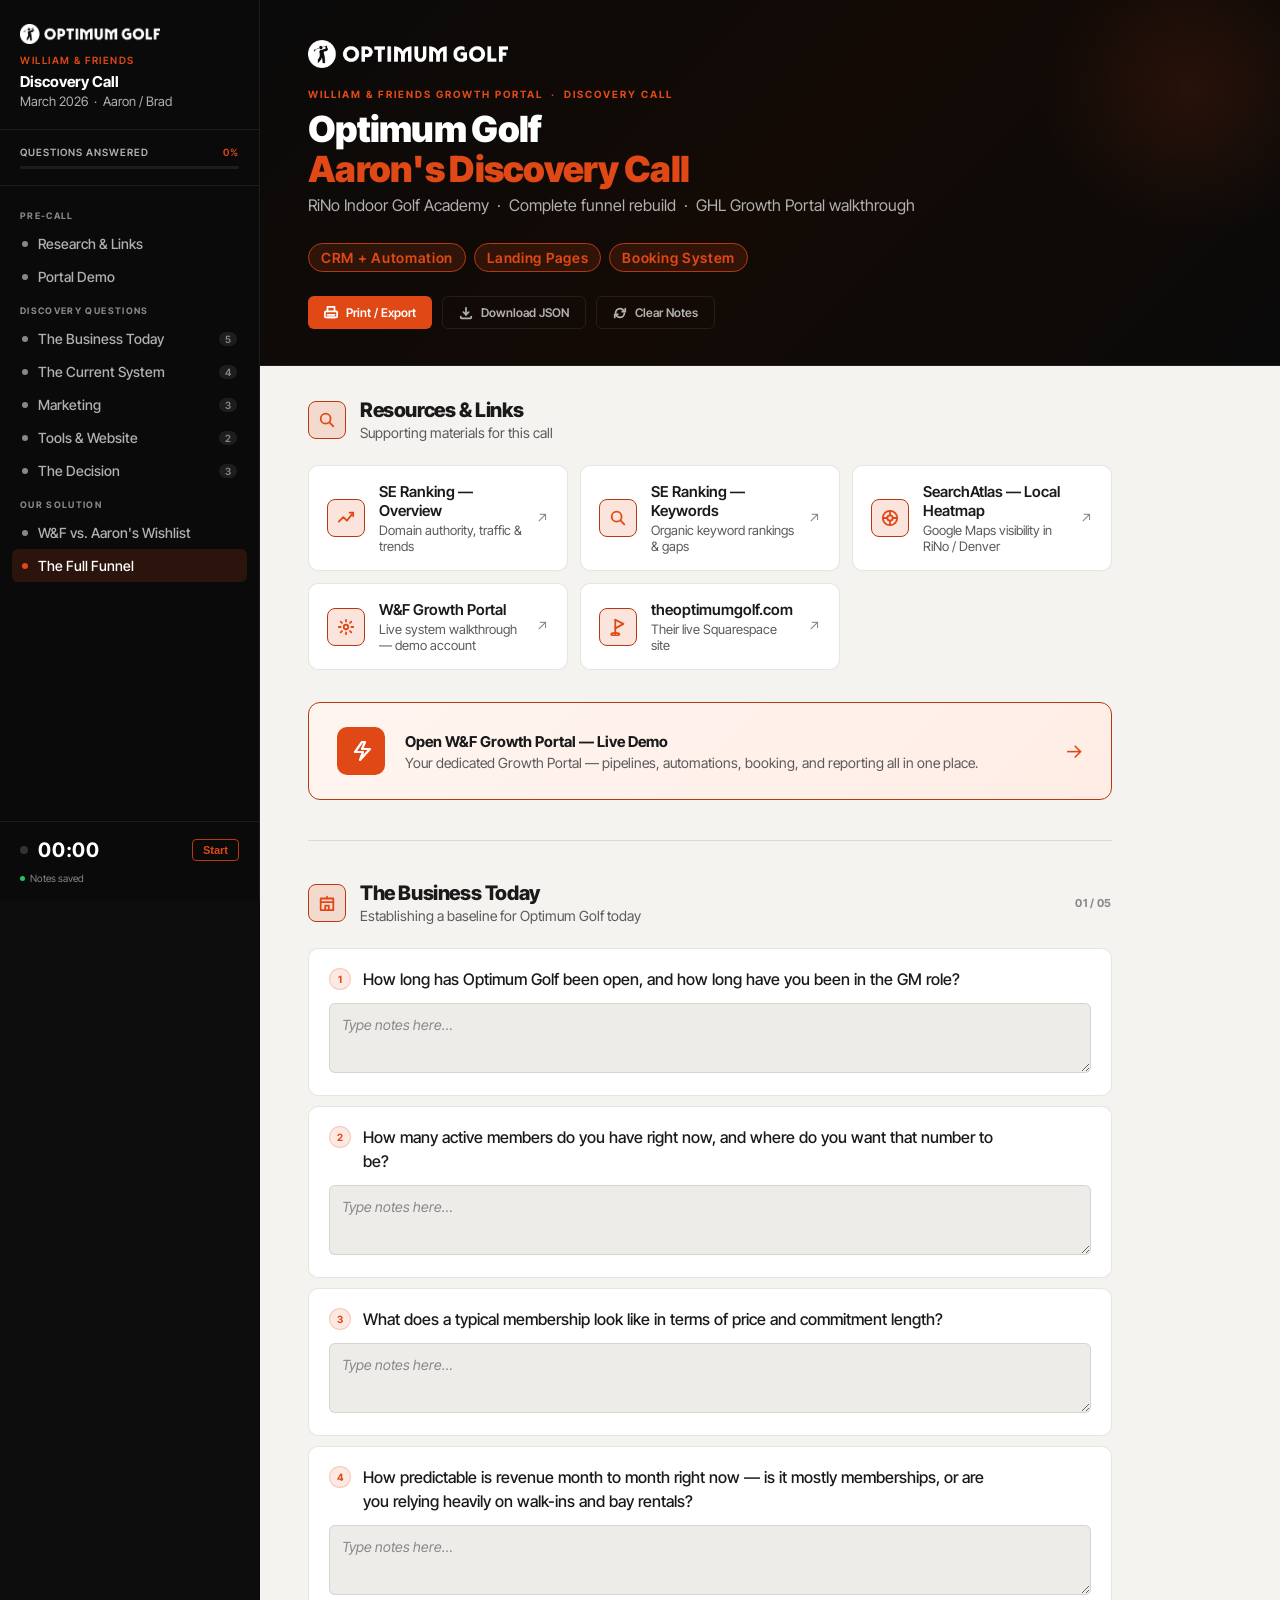
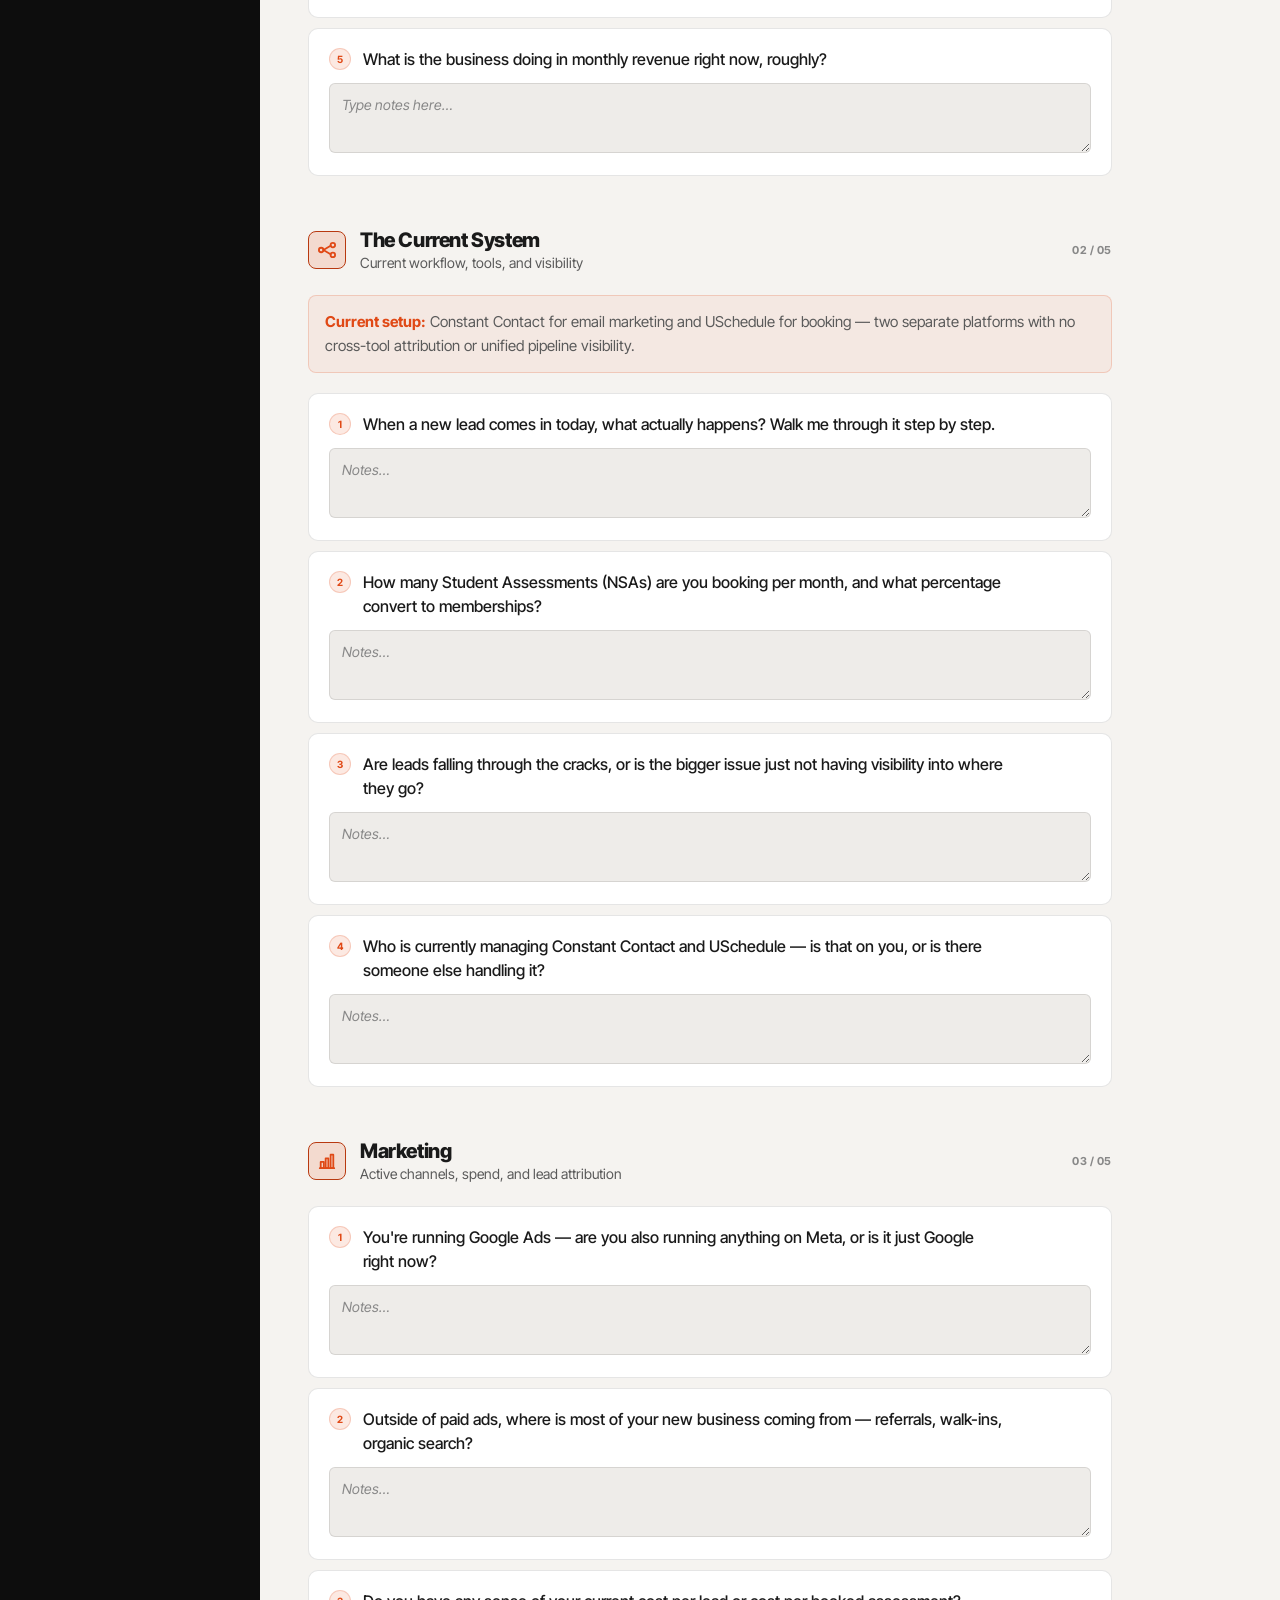
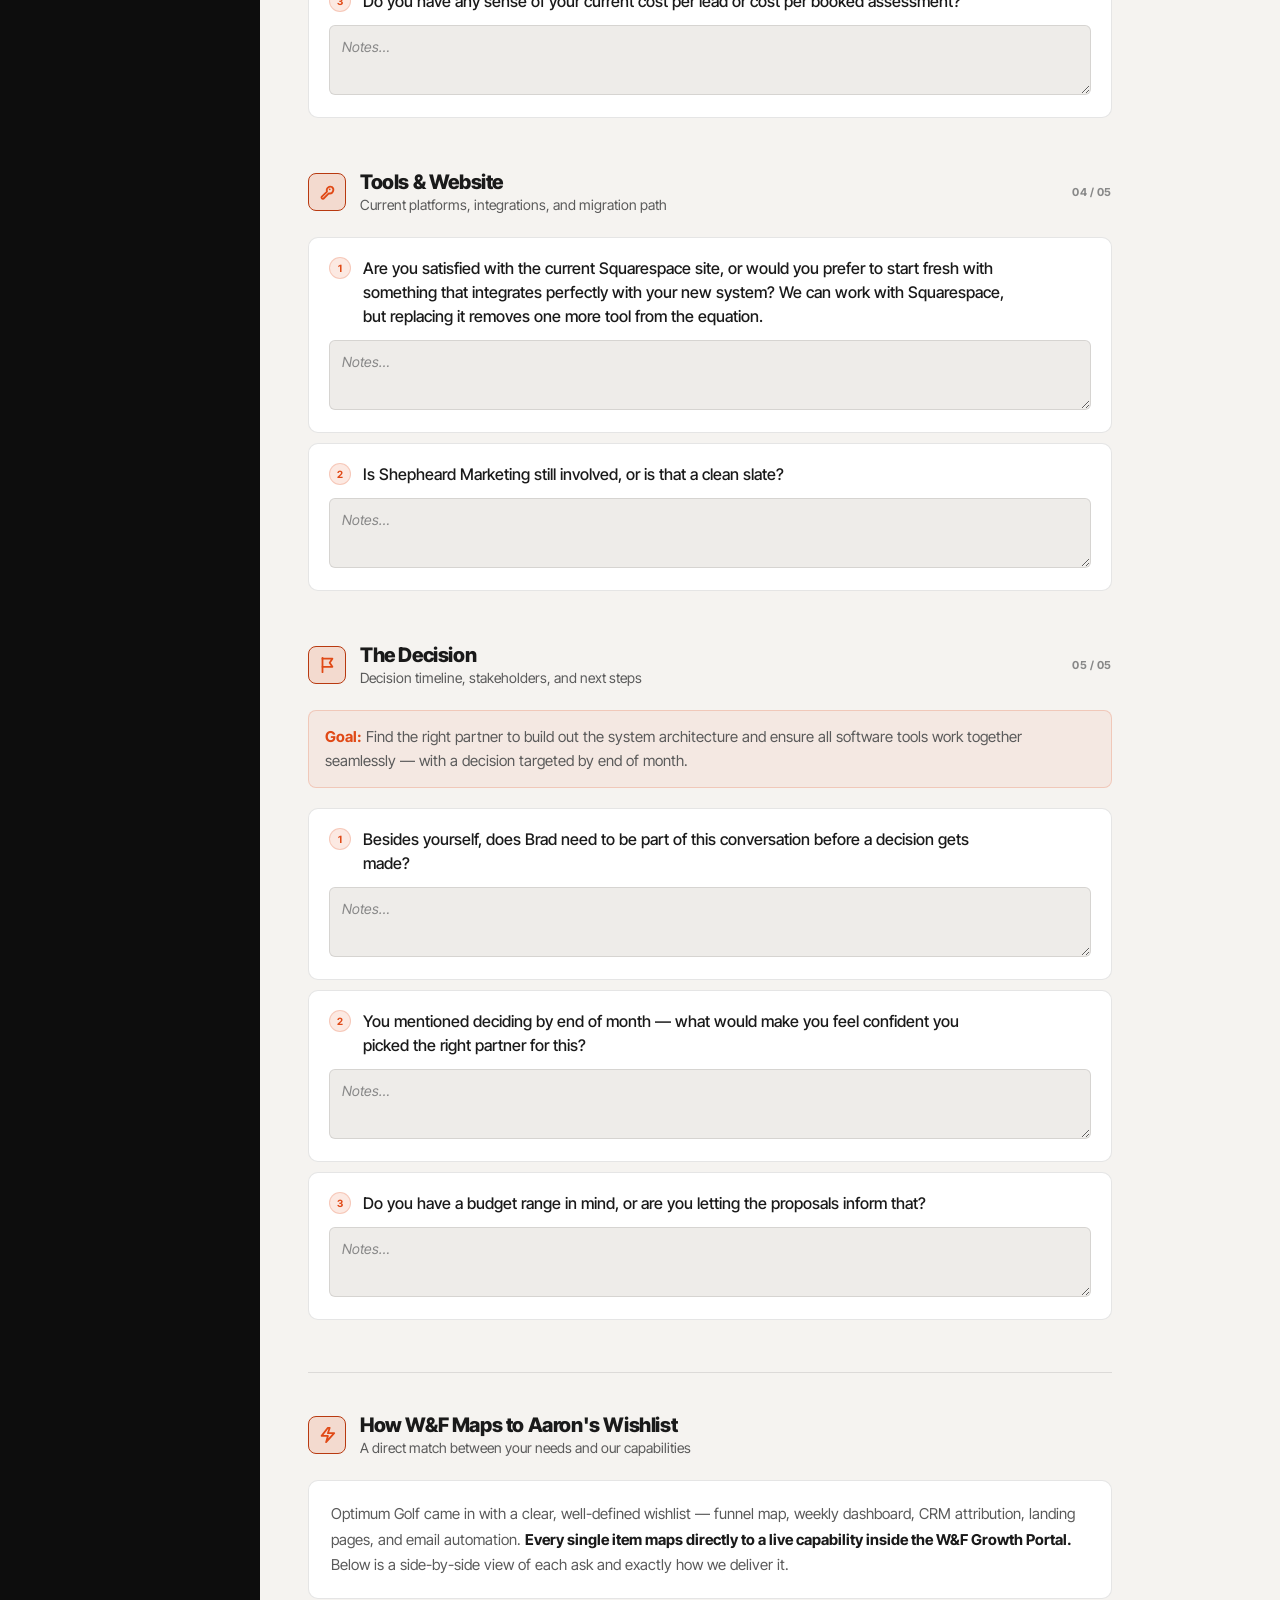
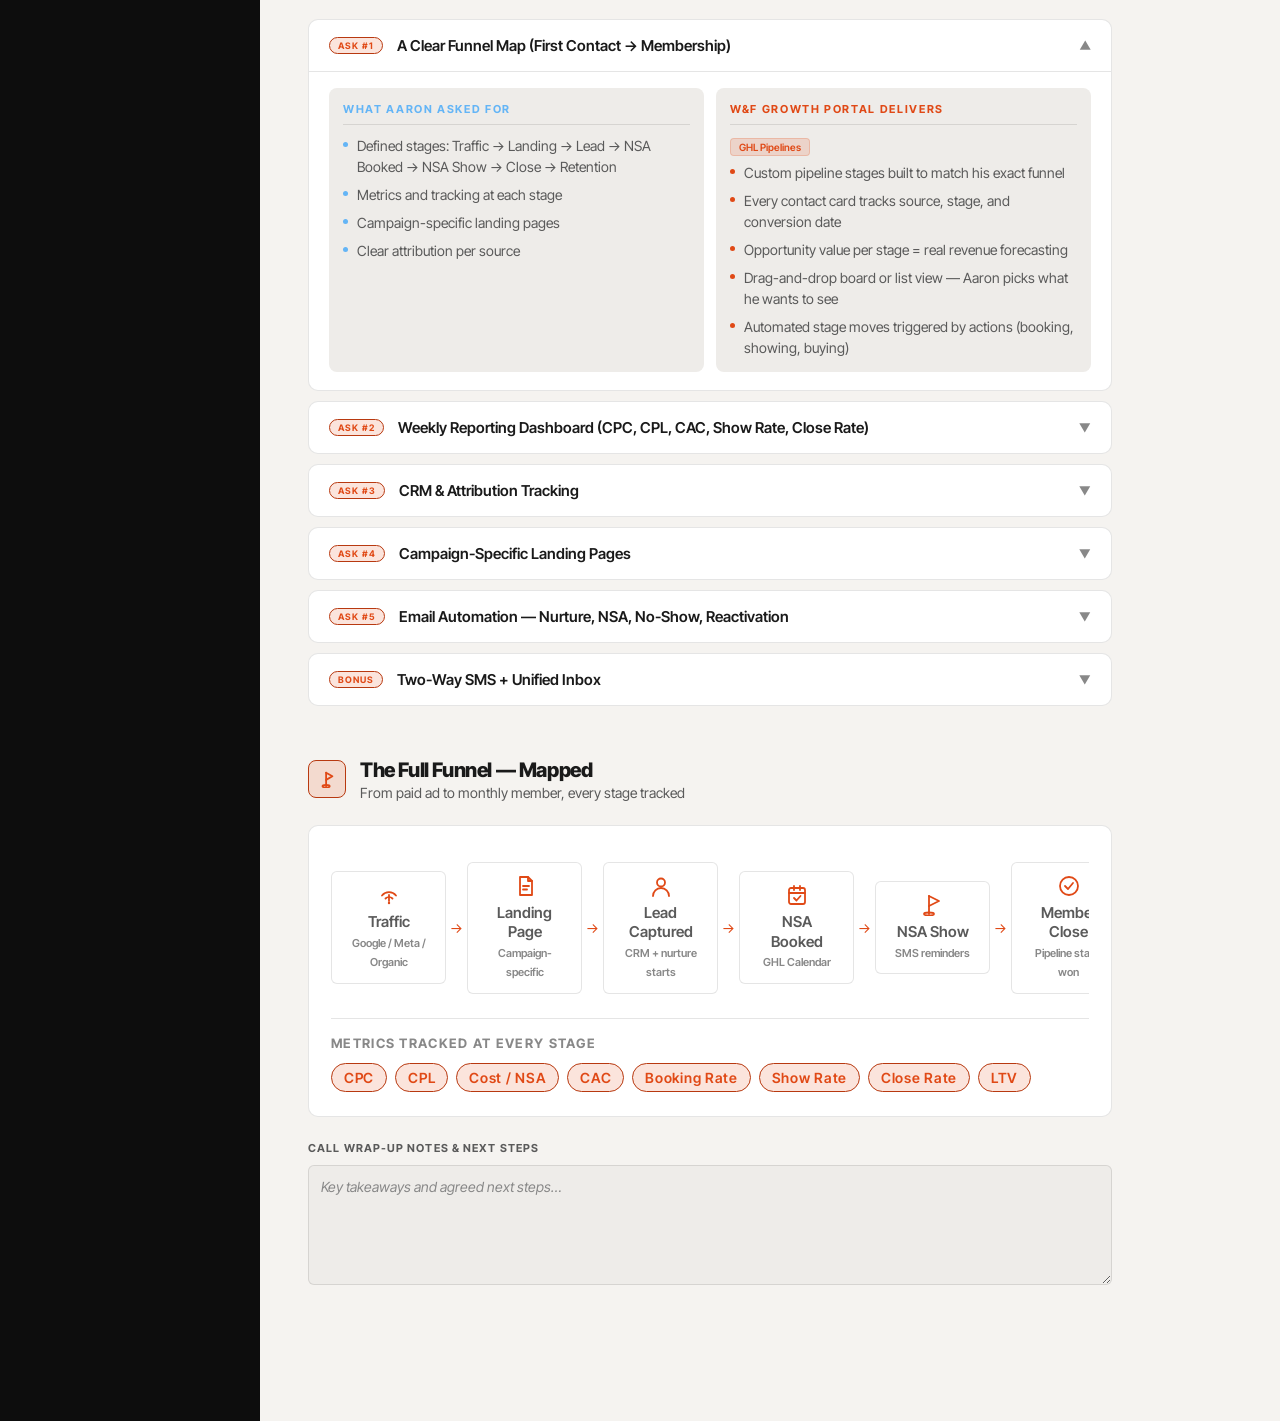
==== index.html @ 2ba0128f "Add Download JSON button to export call notes Exports all filled-in question notes as a structured J" ====
<!DOCTYPE html>
<html lang="en">
<head>
  <meta charset="UTF-8" />
  <meta name="viewport" content="width=device-width, initial-scale=1.0" />
  <title>Optimum Golf — Discovery Call | W&F</title>
  <link rel="preconnect" href="https://fonts.googleapis.com" />
  <link rel="preconnect" href="https://fonts.gstatic.com" crossorigin />
  <link href="https://fonts.googleapis.com/css2?family=Inter+Tight:ital,wght@0,300;0,400;0,500;0,600;0,700;0,800;0,900;1,400&display=swap" rel="stylesheet" />
  <style>
    :root {
      --orange: #e04916;
      --orange-dark: #b83910;
      --orange-glow: rgba(224, 73, 22, 0.15);
      --white: #ffffff;
      --black: #000000;
      --bg: #0d0d0d;
      --bg-card: #161616;
      --bg-card-hover: #1e1e1e;
      --bg-input: #111111;
      --border: rgba(255,255,255,0.08);
      --border-active: rgba(224,73,22,0.5);
      --text: #f0f0f0;
      --text-muted: #b0b0b0;
      --text-dim: #888888;
      --sidebar-w: 260px;
    }

    *, *::before, *::after { box-sizing: border-box; margin: 0; padding: 0; }

    html { scroll-behavior: smooth; }

    body {
      font-family: 'Inter Tight', -apple-system, sans-serif;
      background: var(--bg);
      color: var(--text);
      min-height: 100vh;
      overflow-x: hidden;
    }

    /* ─── LAYOUT ─── */
    .layout {
      display: flex;
      min-height: 100vh;
    }

    /* ─── SIDEBAR ─── */
    .sidebar {
      width: var(--sidebar-w);
      min-width: var(--sidebar-w);
      background: #0a0a0a;
      border-right: 1px solid var(--border);
      position: sticky;
      top: 0;
      height: 100vh;
      overflow-y: auto;
      display: flex;
      flex-direction: column;
      z-index: 100;
      scrollbar-width: thin;
      scrollbar-color: var(--border) transparent;
    }

    .sidebar-logo {
      padding: 24px 20px 20px;
      border-bottom: 1px solid var(--border);
    }

    .sidebar-logo img.og-logo {
      width: 140px;
      height: auto;
      display: block;
      margin-bottom: 10px;
      filter: brightness(1);
    }

    .sidebar-logo .brand-wf {
      font-size: 10px;
      font-weight: 600;
      letter-spacing: 0.15em;
      text-transform: uppercase;
      color: var(--orange);
      margin-bottom: 6px;
    }

    .sidebar-logo .brand-name {
      font-size: 15px;
      font-weight: 700;
      color: var(--white);
      line-height: 1.3;
    }

    .sidebar-logo .brand-sub {
      font-size: 13px;
      color: var(--text-muted);
      margin-top: 2px;
    }

    .progress-wrap {
      padding: 16px 20px;
      border-bottom: 1px solid var(--border);
    }

    .progress-label {
      display: flex;
      justify-content: space-between;
      align-items: center;
      font-size: 10px;
      font-weight: 600;
      letter-spacing: 0.1em;
      text-transform: uppercase;
      color: var(--text-muted);
      margin-bottom: 8px;
    }

    .progress-label span:last-child {
      color: var(--orange);
    }

    .progress-track {
      height: 3px;
      background: var(--border);
      border-radius: 99px;
      overflow: hidden;
    }

    .progress-fill {
      height: 100%;
      background: var(--orange);
      border-radius: 99px;
      transition: width 0.4s ease;
      width: 0%;
    }

    .sidebar-nav {
      padding: 12px 12px;
      flex: 1;
    }

    .nav-section-label {
      font-size: 9px;
      font-weight: 700;
      letter-spacing: 0.15em;
      text-transform: uppercase;
      color: var(--text-dim);
      padding: 12px 8px 6px;
    }

    .nav-item {
      display: flex;
      align-items: center;
      gap: 10px;
      padding: 8px 10px;
      border-radius: 6px;
      text-decoration: none;
      color: var(--text-muted);
      font-size: 14px;
      font-weight: 500;
      transition: all 0.15s;
      cursor: pointer;
      border: none;
      background: none;
      width: 100%;
      text-align: left;
    }

    .nav-item:hover {
      color: var(--white);
      background: rgba(255,255,255,0.04);
    }

    .nav-item.active {
      color: var(--white);
      background: var(--orange-glow);
    }

    .nav-item .nav-dot {
      width: 6px;
      height: 6px;
      border-radius: 50%;
      background: var(--text-dim);
      flex-shrink: 0;
      transition: background 0.15s;
    }

    .nav-item.active .nav-dot,
    .nav-item:hover .nav-dot {
      background: var(--orange);
    }

    .nav-item .nav-count {
      margin-left: auto;
      font-size: 10px;
      color: var(--text-dim);
      background: var(--border);
      padding: 1px 6px;
      border-radius: 99px;
      font-weight: 600;
    }

    .sidebar-footer {
      padding: 16px 20px;
      border-top: 1px solid var(--border);
    }

    .timer-wrap {
      display: flex;
      align-items: center;
      gap: 10px;
    }

    .timer-dot {
      width: 8px;
      height: 8px;
      border-radius: 50%;
      background: #333;
      flex-shrink: 0;
      transition: background 0.3s;
    }

    .timer-dot.running {
      background: #22c55e;
      box-shadow: 0 0 8px rgba(34,197,94,0.5);
      animation: pulse 2s infinite;
    }

    @keyframes pulse {
      0%, 100% { opacity: 1; }
      50% { opacity: 0.5; }
    }

    .timer-display {
      font-size: 20px;
      font-weight: 700;
      letter-spacing: 0.05em;
      color: var(--white);
      font-variant-numeric: tabular-nums;
    }

    .timer-btn {
      margin-left: auto;
      font-size: 11px;
      font-weight: 600;
      color: var(--orange);
      background: none;
      border: 1px solid var(--orange-dark);
      padding: 4px 10px;
      border-radius: 4px;
      cursor: pointer;
      transition: all 0.15s;
    }

    .timer-btn:hover {
      background: var(--orange-glow);
    }

    .save-indicator {
      margin-top: 10px;
      font-size: 10px;
      color: var(--text-dim);
      display: flex;
      align-items: center;
      gap: 5px;
    }

    .save-dot {
      width: 5px;
      height: 5px;
      border-radius: 50%;
      background: var(--text-dim);
      flex-shrink: 0;
    }

    .save-dot.saved {
      background: #22c55e;
    }

    /* ─── MAIN CONTENT ─── */
    .main {
      flex: 1;
      min-width: 0;
      padding: 0;
      background: #f5f3f0;
    }

    /* ─── LIGHT THEME OVERRIDES FOR CONTENT AREA ─── */
    .content {
      --bg: #f5f3f0;
      --bg-card: #ffffff;
      --bg-card-hover: #faf9f7;
      --bg-input: #eeece9;
      --border: rgba(0,0,0,0.1);
      --border-active: rgba(224,73,22,0.5);
      --text: #1a1a1a;
      --text-muted: #5a5a5a;
      --text-dim: #888888;
    }

    .content .solution-card-header:hover { background: rgba(0,0,0,0.02); }
    .content .link-card:hover { background: var(--bg-card-hover); }

    .content .portal-cta {
      background: linear-gradient(135deg, #fff5f0, #ffede5);
    }
    .content .portal-cta:hover {
      background: linear-gradient(135deg, #ffede5, #ffddd0);
      border-color: var(--orange);
    }
    .content .portal-cta-text .title { color: #1a1a1a; }
    .content .portal-cta-text .sub { color: #5a5a5a; }

    /* ─── TOP BAR / HERO ─── */
    .hero {
      background: linear-gradient(135deg, #0a0a0a 0%, #130a05 50%, #0a0a0a 100%);
      border-bottom: 1px solid var(--border);
      padding: 40px 48px 36px;
      position: relative;
      overflow: hidden;
    }

    .hero-logo {
      width: 200px;
      height: auto;
      display: block;
      margin-bottom: 20px;
    }

    .hero::before {
      content: '';
      position: absolute;
      top: -60px;
      right: -60px;
      width: 300px;
      height: 300px;
      background: radial-gradient(circle, rgba(224,73,22,0.12) 0%, transparent 70%);
      pointer-events: none;
    }

    .hero-eyebrow {
      font-size: 10px;
      font-weight: 700;
      letter-spacing: 0.2em;
      text-transform: uppercase;
      color: var(--orange);
      margin-bottom: 10px;
    }

    .hero-title {
      font-size: 36px;
      font-weight: 900;
      line-height: 1.1;
      color: var(--white);
      margin-bottom: 6px;
      letter-spacing: -0.02em;
    }

    .hero-title span {
      color: var(--orange);
    }

    .hero-sub {
      font-size: 16px;
      color: var(--text-muted);
      font-weight: 400;
      margin-bottom: 28px;
    }

    .hero-chips {
      display: flex;
      flex-wrap: wrap;
      gap: 8px;
    }

    .chip {
      font-size: 14px;
      font-weight: 600;
      letter-spacing: 0.05em;
      padding: 5px 12px;
      border-radius: 99px;
      border: 1px solid var(--border);
      color: var(--text-muted);
      background: rgba(255,255,255,0.03);
    }

    .chip.highlight {
      border-color: var(--orange-dark);
      color: var(--orange);
      background: var(--orange-glow);
    }

    /* ─── CONTENT AREA ─── */
    .content {
      padding: 32px 48px 80px;
      max-width: 900px;
    }


    /* ─── SECTION ─── */
    .section {
      margin-bottom: 52px;
      scroll-margin-top: 24px;
    }

    .section-header {
      display: flex;
      align-items: center;
      gap: 14px;
      margin-bottom: 24px;
    }

    .section-icon {
      width: 38px;
      height: 38px;
      border-radius: 8px;
      background: var(--orange-glow);
      border: 1px solid var(--orange-dark);
      display: flex;
      align-items: center;
      justify-content: center;
      font-size: 16px;
      flex-shrink: 0;
      color: var(--orange);
    }

    .section-title {
      font-size: 20px;
      font-weight: 800;
      color: var(--text);
      letter-spacing: -0.02em;
    }

    .section-desc {
      font-size: 14px;
      color: var(--text-muted);
      margin-top: 2px;
    }

    .section-number {
      margin-left: auto;
      font-size: 11px;
      font-weight: 700;
      color: var(--text-dim);
      letter-spacing: 0.05em;
    }

    /* ─── QUESTION CARD ─── */
    .q-card {
      background: var(--bg-card);
      border: 1px solid var(--border);
      border-radius: 10px;
      padding: 18px 20px;
      margin-bottom: 10px;
      transition: border-color 0.2s;
    }

    .q-card:focus-within {
      border-color: var(--border-active);
    }

    .q-header {
      display: flex;
      align-items: flex-start;
      gap: 12px;
      margin-bottom: 12px;
    }

    .q-num {
      width: 22px;
      height: 22px;
      border-radius: 50%;
      background: rgba(224,73,22,0.12);
      border: 1px solid rgba(224,73,22,0.2);
      color: var(--orange);
      font-size: 10px;
      font-weight: 700;
      display: flex;
      align-items: center;
      justify-content: center;
      flex-shrink: 0;
      margin-top: 1px;
    }

    .q-text {
      font-size: 16px;
      font-weight: 500;
      color: var(--text);
      line-height: 1.5;
      flex: 1;
    }

    .q-answered-badge {
      font-size: 9px;
      font-weight: 700;
      letter-spacing: 0.1em;
      text-transform: uppercase;
      padding: 2px 7px;
      border-radius: 99px;
      background: rgba(34,197,94,0.1);
      color: #22c55e;
      border: 1px solid rgba(34,197,94,0.2);
      opacity: 0;
      transition: opacity 0.2s;
      flex-shrink: 0;
    }

    .q-answered-badge.visible {
      opacity: 1;
    }

    .q-notes {
      width: 100%;
      min-height: 70px;
      background: var(--bg-input);
      border: 1px solid var(--border);
      border-radius: 6px;
      color: var(--text);
      font-family: 'Inter Tight', sans-serif;
      font-size: 14px;
      line-height: 1.6;
      padding: 10px 12px;
      resize: vertical;
      outline: none;
      transition: border-color 0.15s;
    }

    .q-notes::placeholder {
      color: var(--text-dim);
      font-style: italic;
    }

    .q-notes:focus {
      border-color: rgba(224,73,22,0.4);
    }

    /* ─── RESEARCH LINKS ─── */
    .links-grid {
      display: grid;
      grid-template-columns: repeat(auto-fill, minmax(260px, 1fr));
      gap: 12px;
    }

    .link-card {
      display: flex;
      align-items: center;
      gap: 14px;
      padding: 16px 18px;
      background: var(--bg-card);
      border: 1px solid var(--border);
      border-radius: 10px;
      text-decoration: none;
      transition: all 0.2s;
      cursor: pointer;
    }

    .link-card:hover {
      border-color: var(--border-active);
      background: var(--bg-card-hover);
      transform: translateY(-1px);
    }

    .link-icon {
      width: 38px;
      height: 38px;
      border-radius: 8px;
      background: var(--orange-glow);
      border: 1px solid var(--orange-dark);
      display: flex;
      align-items: center;
      justify-content: center;
      font-size: 17px;
      flex-shrink: 0;
      color: var(--orange);
    }

    .link-info .link-title {
      font-size: 15px;
      font-weight: 600;
      color: var(--text);
      margin-bottom: 2px;
    }

    .link-info .link-desc {
      font-size: 13px;
      color: var(--text-muted);
    }

    .link-arrow {
      margin-left: auto;
      color: var(--text-dim);
      font-size: 14px;
      transition: transform 0.2s, color 0.2s;
    }

    .link-card:hover .link-arrow {
      transform: translateX(3px);
      color: var(--orange);
    }

    /* ─── SOLUTION MAP ─── */
    .solution-intro {
      background: var(--bg-card);
      border: 1px solid var(--border);
      border-radius: 10px;
      padding: 20px 22px;
      margin-bottom: 20px;
    }

    .solution-intro p {
      font-size: 15px;
      line-height: 1.7;
      color: var(--text-muted);
    }

    .solution-intro strong {
      color: var(--text);
    }

    .solution-grid {
      display: flex;
      flex-direction: column;
      gap: 10px;
    }

    .solution-card {
      background: var(--bg-card);
      border: 1px solid var(--border);
      border-radius: 10px;
      overflow: hidden;
    }

    .solution-card-header {
      display: flex;
      align-items: center;
      gap: 14px;
      padding: 16px 20px;
      cursor: pointer;
      user-select: none;
      transition: background 0.15s;
    }

    .solution-card-header:hover {
      background: rgba(255,255,255,0.02);
    }

    .solution-ask-tag {
      font-size: 9px;
      font-weight: 700;
      letter-spacing: 0.12em;
      text-transform: uppercase;
      color: var(--orange);
      background: var(--orange-glow);
      border: 1px solid var(--orange-dark);
      padding: 2px 8px;
      border-radius: 99px;
      flex-shrink: 0;
    }

    .solution-ask-title {
      font-size: 15px;
      font-weight: 600;
      color: var(--text);
      flex: 1;
    }

    .solution-toggle {
      font-size: 12px;
      color: var(--text-dim);
      transition: transform 0.2s;
    }

    .solution-card.open .solution-toggle {
      transform: rotate(180deg);
    }

    .solution-body {
      display: none;
      padding: 0 20px 18px;
      border-top: 1px solid var(--border);
    }

    .solution-card.open .solution-body {
      display: block;
    }

    .solution-row {
      display: grid;
      grid-template-columns: 1fr 1fr;
      gap: 12px;
      padding-top: 16px;
    }

    .sol-col {
      background: var(--bg-input);
      border-radius: 8px;
      padding: 14px;
    }

    .sol-col-label {
      font-size: 11px;
      font-weight: 700;
      letter-spacing: 0.15em;
      text-transform: uppercase;
      margin-bottom: 10px;
      padding-bottom: 8px;
      border-bottom: 1px solid var(--border);
    }

    .sol-col.ask .sol-col-label {
      color: #64b5f6;
    }

    .sol-col.wf .sol-col-label {
      color: var(--orange);
    }

    .sol-col ul {
      list-style: none;
      display: flex;
      flex-direction: column;
      gap: 7px;
    }

    .sol-col ul li {
      font-size: 14px;
      color: var(--text-muted);
      padding-left: 14px;
      position: relative;
      line-height: 1.5;
    }

    .sol-col ul li::before {
      content: '';
      position: absolute;
      left: 0;
      top: 7px;
      width: 5px;
      height: 5px;
      border-radius: 50%;
    }

    .sol-col.ask ul li::before {
      background: #64b5f6;
    }

    .sol-col.wf ul li::before {
      background: var(--orange);
    }

    .sol-feature-tag {
      display: inline-block;
      font-size: 10px;
      font-weight: 600;
      color: var(--orange);
      background: var(--orange-glow);
      border: 1px solid rgba(224,73,22,0.2);
      padding: 2px 8px;
      border-radius: 4px;
      margin-bottom: 6px;
    }

    /* ─── FUNNEL VISUAL ─── */
    .funnel-wrap {
      margin-top: 12px;
      display: flex;
      align-items: center;
      gap: 0;
      overflow-x: auto;
      padding-bottom: 4px;
    }

    .funnel-stage {
      display: flex;
      align-items: center;
    }

    .funnel-box {
      background: var(--bg-card);
      border: 1px solid var(--border);
      border-radius: 6px;
      padding: 12px 16px;
      text-align: center;
      min-width: 115px;
      transition: border-color 0.2s;
    }

    .funnel-box:hover {
      border-color: var(--orange-dark);
    }

    .funnel-box .f-icon {
      font-size: 18px;
      margin-bottom: 6px;
      color: var(--orange);
      display: flex;
      align-items: center;
      justify-content: center;
    }

    .funnel-box .f-label {
      font-size: 15px;
      font-weight: 600;
      color: var(--text-muted);
      line-height: 1.3;
    }

    .funnel-arrow {
      color: var(--orange);
      font-size: 14px;
      padding: 0 4px;
      flex-shrink: 0;
    }

    /* ─── PORTAL CTA ─── */
    .portal-cta {
      background: linear-gradient(135deg, #130a05, #1a0d07);
      border: 1px solid var(--orange-dark);
      border-radius: 12px;
      padding: 24px 28px;
      display: flex;
      align-items: center;
      gap: 20px;
      margin-top: 24px;
      text-decoration: none;
      transition: all 0.2s;
    }

    .portal-cta:hover {
      border-color: var(--orange);
      background: linear-gradient(135deg, #1a0d07, #220f08);
      transform: translateY(-1px);
    }

    .portal-cta-icon {
      width: 48px;
      height: 48px;
      border-radius: 10px;
      background: var(--orange);
      display: flex;
      align-items: center;
      justify-content: center;
      font-size: 22px;
      flex-shrink: 0;
    }

    .portal-cta-text .title {
      font-size: 15px;
      font-weight: 700;
      color: var(--white);
      margin-bottom: 3px;
    }

    .portal-cta-text .sub {
      font-size: 14px;
      color: var(--text-muted);
    }

    .portal-cta-arrow {
      margin-left: auto;
      font-size: 20px;
      color: var(--orange);
      transition: transform 0.2s;
    }

    .portal-cta:hover .portal-cta-arrow {
      transform: translateX(4px);
    }

    /* ─── DIVIDER ─── */
    .divider {
      height: 1px;
      background: var(--border);
      margin: 40px 0;
    }

    /* ─── CALLOUT ─── */
    .callout {
      background: rgba(224,73,22,0.06);
      border: 1px solid rgba(224,73,22,0.2);
      border-radius: 8px;
      padding: 14px 16px;
      font-size: 15px;
      color: var(--text-muted);
      line-height: 1.6;
      margin-bottom: 20px;
    }

    .callout strong {
      color: var(--orange);
    }

    /* ─── EXPORT BTN ─── */
    .export-btn {
      display: inline-flex;
      align-items: center;
      gap: 8px;
      font-family: 'Inter Tight', sans-serif;
      font-size: 12px;
      font-weight: 600;
      color: var(--white);
      background: var(--orange);
      border: none;
      border-radius: 6px;
      padding: 8px 16px;
      cursor: pointer;
      transition: background 0.15s;
      text-decoration: none;
    }

    .export-btn:hover {
      background: var(--orange-dark);
    }

    .export-btn-ghost {
      background: transparent;
      border: 1px solid var(--border);
      color: var(--text-muted);
    }

    .export-btn-ghost:hover {
      background: rgba(255,255,255,0.04);
      color: var(--white);
    }

    .hero-actions {
      display: flex;
      gap: 10px;
      margin-top: 24px;
      flex-wrap: wrap;
    }

    /* ─── SCROLLBAR ─── */
    ::-webkit-scrollbar { width: 5px; }
    ::-webkit-scrollbar-track { background: transparent; }
    ::-webkit-scrollbar-thumb { background: #2a2a2a; border-radius: 99px; }

    /* ─── PRINT ─── */
    @media print {
      .sidebar, .hero-actions, .export-btn, .timer-wrap { display: none; }
      .layout { display: block; }
      .main { padding: 0; }
      .content { padding: 20px; max-width: 100%; }
      .hero { background: white; color: black; padding: 20px; }
      .hero-title { color: black; }
      .section-title { color: black; }
      body { background: white; color: black; }
    }

    /* ─── RESPONSIVE ─── */
    @media (max-width: 768px) {
      .sidebar { display: none; }
      .hero { padding: 28px 20px 24px; }
      .content { padding: 24px 20px 60px; }
      .solution-row { grid-template-columns: 1fr; }
      .hero-title { font-size: 26px; }
    }
  </style>
</head>
<body>

<div class="layout">

  <!-- ─── SIDEBAR ─── -->
  <aside class="sidebar">
    <div class="sidebar-logo">
      <img class="og-logo" src="logo.png" alt="Optimum Golf" onerror="this.style.display='none'" />
      <div class="brand-wf">William &amp; Friends</div>
      <div class="brand-name">Discovery Call</div>
      <div class="brand-sub">March 2026 &nbsp;·&nbsp; Aaron / Brad</div>
    </div>

    <div class="progress-wrap">
      <div class="progress-label">
        <span>Questions Answered</span>
        <span id="progress-pct">0%</span>
      </div>
      <div class="progress-track">
        <div class="progress-fill" id="progress-fill"></div>
      </div>
    </div>

    <nav class="sidebar-nav">
      <div class="nav-section-label">Pre-Call</div>
      <a class="nav-item" href="#research">
        <span class="nav-dot"></span>Research &amp; Links
      </a>
      <a class="nav-item" href="#portal">
        <span class="nav-dot"></span>Portal Demo
      </a>

      <div class="nav-section-label">Discovery Questions</div>
      <a class="nav-item" href="#section-business">
        <span class="nav-dot"></span>The Business Today
        <span class="nav-count">5</span>
      </a>
      <a class="nav-item" href="#section-system">
        <span class="nav-dot"></span>The Current System
        <span class="nav-count">4</span>
      </a>
      <a class="nav-item" href="#section-marketing">
        <span class="nav-dot"></span>Marketing
        <span class="nav-count">3</span>
      </a>
      <a class="nav-item" href="#section-tools">
        <span class="nav-dot"></span>Tools &amp; Website
        <span class="nav-count">2</span>
      </a>
      <a class="nav-item" href="#section-decision">
        <span class="nav-dot"></span>The Decision
        <span class="nav-count">3</span>
      </a>

      <div class="nav-section-label">Our Solution</div>
      <a class="nav-item" href="#section-solution">
        <span class="nav-dot"></span>W&amp;F vs. Aaron's Wishlist
      </a>
      <a class="nav-item" href="#section-funnel">
        <span class="nav-dot"></span>The Full Funnel
      </a>
    </nav>

    <div class="sidebar-footer">
      <div class="timer-wrap">
        <div class="timer-dot" id="timer-dot"></div>
        <div class="timer-display" id="timer-display">00:00</div>
        <button class="timer-btn" id="timer-btn" onclick="toggleTimer()">Start</button>
      </div>
      <div class="save-indicator">
        <div class="save-dot" id="save-dot"></div>
        <span id="save-label">Notes auto-saved</span>
      </div>
    </div>
  </aside>

  <!-- ─── MAIN ─── -->
  <main class="main">

    <!-- HERO -->
    <div class="hero">
      <img class="hero-logo" src="logo.png" alt="Optimum Golf" onerror="this.style.display='none'" />
      <div class="hero-eyebrow">William &amp; Friends Growth Portal &nbsp;·&nbsp; Discovery Call</div>
      <h1 class="hero-title">Optimum Golf<br><span>Aaron's Discovery Call</span></h1>
      <p class="hero-sub">RiNo Indoor Golf Academy &nbsp;·&nbsp; Complete funnel rebuild &nbsp;·&nbsp; GHL Growth Portal walkthrough</p>
      <div class="hero-chips">
        <span class="chip highlight">CRM + Automation</span>
        <span class="chip highlight">Landing Pages</span>
        <span class="chip highlight">Booking System</span>
      </div>
      <div class="hero-actions">
        <button class="export-btn" onclick="window.print()"><svg width="14" height="14" viewBox="0 0 16 16" fill="none" stroke="currentColor" stroke-width="2" stroke-linecap="round" stroke-linejoin="round"><path d="M4 6V1h8v5"/><rect x="1" y="6" width="14" height="7" rx="1"/><path d="M4 10h8M4 13h8"/></svg> Print / Export</button>
        <button class="export-btn export-btn-ghost" onclick="downloadJSON()"><svg width="14" height="14" viewBox="0 0 16 16" fill="none" stroke="currentColor" stroke-width="2" stroke-linecap="round" stroke-linejoin="round"><path d="M8 2v8"/><polyline points="5,7 8,10 11,7"/><path d="M2 12v1a1 1 0 0 0 1 1h10a1 1 0 0 0 1-1v-1"/></svg> Download JSON</button>
        <button class="export-btn export-btn-ghost" onclick="clearAllNotes()"><svg width="14" height="14" viewBox="0 0 16 16" fill="none" stroke="currentColor" stroke-width="2" stroke-linecap="round" stroke-linejoin="round"><path d="M3 8a5 5 0 0 1 5-5 5 5 0 0 1 4.5 2.8"/><path d="M13 8a5 5 0 0 1-5 5 5 5 0 0 1-4.5-2.8"/><polyline points="14,3 14,6.5 10.5,6.5"/><polyline points="2,13 2,9.5 5.5,9.5"/></svg> Clear Notes</button>
      </div>
    </div>

    <!-- CONTENT -->
    <div class="content">

      <!-- ─── RESEARCH LINKS ─── -->
      <section class="section" id="research">
        <div class="section-header">
          <div class="section-icon"><svg width="18" height="18" viewBox="0 0 20 20" fill="none" stroke="currentColor" stroke-width="2" stroke-linecap="round"><circle cx="8.5" cy="8.5" r="5.5"/><line x1="13" y1="13" x2="17" y2="17"/></svg></div>
          <div>
            <div class="section-title">Resources &amp; Links</div>
            <div class="section-desc">Supporting materials for this call</div>
          </div>
        </div>

        <div class="links-grid">
          <a class="link-card" href="https://online.seranking.com/research.competitor.html/?input=theoptimumgolf.com&mode=base_domain&source=us&month=2026-2" target="_blank" rel="noopener">
            <div class="link-icon"><svg width="18" height="18" viewBox="0 0 20 20" fill="none" stroke="currentColor" stroke-width="2" stroke-linecap="round" stroke-linejoin="round"><polyline points="2,14 7,9 11,13 18,4"/><polyline points="14,4 18,4 18,8"/></svg></div>
            <div class="link-info">
              <div class="link-title">SE Ranking — Overview</div>
              <div class="link-desc">Domain authority, traffic &amp; trends</div>
            </div>
            <div class="link-arrow">&#8599;</div>
          </a>

          <a class="link-card" href="https://online.seranking.com/research.competitor.html/google-search/organic/keywords/?input=theoptimumgolf.com&mode=base_domain&source=us&globalRegion" target="_blank" rel="noopener">
            <div class="link-icon"><svg width="18" height="18" viewBox="0 0 20 20" fill="none" stroke="currentColor" stroke-width="2" stroke-linecap="round"><circle cx="8.5" cy="8.5" r="5.5"/><line x1="13" y1="13" x2="17" y2="17"/></svg></div>
            <div class="link-info">
              <div class="link-title">SE Ranking — Keywords</div>
              <div class="link-desc">Organic keyword rankings &amp; gaps</div>
            </div>
            <div class="link-arrow">&#8599;</div>
          </a>

          <a class="link-card" href="https://dashboard.searchatlas.com/gbp-galactic/local-seo-heatmaps/details?id=121700&lat=39.7686436&lng=-104.9746073" target="_blank" rel="noopener">
            <div class="link-icon"><svg width="18" height="18" viewBox="0 0 20 20" fill="none" stroke="currentColor" stroke-width="2" stroke-linecap="round"><circle cx="10" cy="10" r="8"/><circle cx="10" cy="10" r="3"/><line x1="10" y1="2" x2="10" y2="7"/><line x1="10" y1="13" x2="10" y2="18"/><line x1="2" y1="10" x2="7" y2="10"/><line x1="13" y1="10" x2="18" y2="10"/></svg></div>
            <div class="link-info">
              <div class="link-title">SearchAtlas — Local Heatmap</div>
              <div class="link-desc">Google Maps visibility in RiNo / Denver</div>
            </div>
            <div class="link-arrow">&#8599;</div>
          </a>

          <a class="link-card" href="https://portal.williamandfriends.com/v2/location/LJmV3fFvp6dp8mv6u25W/dashboard" target="_blank" rel="noopener">
            <div class="link-icon"><svg width="18" height="18" viewBox="0 0 20 20" fill="none" stroke="currentColor" stroke-width="2" stroke-linecap="round"><circle cx="10" cy="10" r="2.5"/><path d="M10 2v2M10 16v2M2 10h2M16 10h2M4.1 4.1l1.4 1.4M14.5 14.5l1.4 1.4M15.9 4.1l-1.4 1.4M5.5 14.5l-1.4 1.4"/></svg></div>
            <div class="link-info">
              <div class="link-title">W&amp;F Growth Portal</div>
              <div class="link-desc">Live system walkthrough — demo account</div>
            </div>
            <div class="link-arrow">&#8599;</div>
          </a>

          <a class="link-card" href="https://theoptimumgolf.com" target="_blank" rel="noopener">
            <div class="link-icon"><svg width="18" height="18" viewBox="0 0 20 20" fill="none" stroke="currentColor" stroke-width="2" stroke-linecap="round" stroke-linejoin="round"><line x1="7" y1="2" x2="7" y2="18"/><path d="M7 2l9 4.5-9 5"/><ellipse cx="7" cy="18" rx="4.5" ry="1.5"/></svg></div>
            <div class="link-info">
              <div class="link-title">theoptimumgolf.com</div>
              <div class="link-desc">Their live Squarespace site</div>
            </div>
            <div class="link-arrow">&#8599;</div>
          </a>
        </div>
      </section>

      <!-- Portal CTA -->
      <section class="section" id="portal" style="margin-top:-20px; margin-bottom: 40px;">
        <a class="portal-cta" href="https://portal.williamandfriends.com/v2/location/LJmV3fFvp6dp8mv6u25W/dashboard" target="_blank" rel="noopener">
          <div class="portal-cta-icon"><svg width="22" height="22" viewBox="0 0 22 22" fill="none" stroke="white" stroke-width="2.2" stroke-linecap="round" stroke-linejoin="round"><path d="M12 2L5 12h8l-3 8 10-11h-8l3-7z"/></svg></div>
          <div class="portal-cta-text">
            <div class="title">Open W&amp;F Growth Portal — Live Demo</div>
            <div class="sub">Your dedicated Growth Portal — pipelines, automations, booking, and reporting all in one place.</div>
          </div>
          <div class="portal-cta-arrow">&#8594;</div>
        </a>
      </section>

      <div class="divider"></div>

      <!-- ─── THE BUSINESS TODAY ─── -->
      <section class="section" id="section-business">
        <div class="section-header">
          <div class="section-icon"><svg width="18" height="18" viewBox="0 0 20 20" fill="none" stroke="currentColor" stroke-width="2" stroke-linecap="round" stroke-linejoin="round"><rect x="3" y="5" width="14" height="13"/><path d="M8 18v-5h4v5"/><path d="M3 9h14"/><line x1="10" y1="3" x2="10" y2="5"/></svg></div>
          <div>
            <div class="section-title">The Business Today</div>
            <div class="section-desc">Establishing a baseline for Optimum Golf today</div>
          </div>
          <span class="section-number">01 / 05</span>
        </div>

        <div class="q-card" id="q-b1">
          <div class="q-header">
            <div class="q-num">1</div>
            <div class="q-text">How long has Optimum Golf been open, and how long have you been in the GM role?</div>
            <div class="q-answered-badge" id="badge-b1">Answered</div>
          </div>
          <textarea class="q-notes" id="notes-b1" placeholder="Type notes here…" oninput="handleInput('b1')"></textarea>
        </div>

        <div class="q-card" id="q-b2">
          <div class="q-header">
            <div class="q-num">2</div>
            <div class="q-text">How many active members do you have right now, and where do you want that number to be?</div>
            <div class="q-answered-badge" id="badge-b2">Answered</div>
          </div>
          <textarea class="q-notes" id="notes-b2" placeholder="Type notes here…" oninput="handleInput('b2')"></textarea>
        </div>

        <div class="q-card" id="q-b3">
          <div class="q-header">
            <div class="q-num">3</div>
            <div class="q-text">What does a typical membership look like in terms of price and commitment length?</div>
            <div class="q-answered-badge" id="badge-b3">Answered</div>
          </div>
          <textarea class="q-notes" id="notes-b3" placeholder="Type notes here…" oninput="handleInput('b3')"></textarea>
        </div>

        <div class="q-card" id="q-b4">
          <div class="q-header">
            <div class="q-num">4</div>
            <div class="q-text">How predictable is revenue month to month right now — is it mostly memberships, or are you relying heavily on walk-ins and bay rentals?</div>
            <div class="q-answered-badge" id="badge-b4">Answered</div>
          </div>
          <textarea class="q-notes" id="notes-b4" placeholder="Type notes here…" oninput="handleInput('b4')"></textarea>
        </div>

        <div class="q-card" id="q-b5">
          <div class="q-header">
            <div class="q-num">5</div>
            <div class="q-text">What is the business doing in monthly revenue right now, roughly?</div>
            <div class="q-answered-badge" id="badge-b5">Answered</div>
          </div>
          <textarea class="q-notes" id="notes-b5" placeholder="Type notes here…" oninput="handleInput('b5')"></textarea>
        </div>
      </section>

      <!-- ─── THE CURRENT SYSTEM ─── -->
      <section class="section" id="section-system">
        <div class="section-header">
          <div class="section-icon"><svg width="18" height="18" viewBox="0 0 20 20" fill="none" stroke="currentColor" stroke-width="2" stroke-linecap="round"><circle cx="3.5" cy="10" r="2.5"/><circle cx="16.5" cy="4.5" r="2.5"/><circle cx="16.5" cy="15.5" r="2.5"/><line x1="6" y1="10" x2="14" y2="5.2"/><line x1="6" y1="10" x2="14" y2="14.8"/></svg></div>
          <div>
            <div class="section-title">The Current System</div>
            <div class="section-desc">Current workflow, tools, and visibility</div>
          </div>
          <span class="section-number">02 / 05</span>
        </div>

        <div class="callout">
          <strong>Current setup:</strong> Constant Contact for email marketing and USchedule for booking — two separate platforms with no cross-tool attribution or unified pipeline visibility.
        </div>

        <div class="q-card" id="q-s1">
          <div class="q-header">
            <div class="q-num">1</div>
            <div class="q-text">When a new lead comes in today, what actually happens? Walk me through it step by step.</div>
            <div class="q-answered-badge" id="badge-s1">Answered</div>
          </div>
          <textarea class="q-notes" id="notes-s1" placeholder="Notes…" oninput="handleInput('s1')"></textarea>
        </div>

        <div class="q-card" id="q-s2">
          <div class="q-header">
            <div class="q-num">2</div>
            <div class="q-text">How many Student Assessments (NSAs) are you booking per month, and what percentage convert to memberships?</div>
            <div class="q-answered-badge" id="badge-s2">Answered</div>
          </div>
          <textarea class="q-notes" id="notes-s2" placeholder="Notes…" oninput="handleInput('s2')"></textarea>
        </div>

        <div class="q-card" id="q-s3">
          <div class="q-header">
            <div class="q-num">3</div>
            <div class="q-text">Are leads falling through the cracks, or is the bigger issue just not having visibility into where they go?</div>
            <div class="q-answered-badge" id="badge-s3">Answered</div>
          </div>
          <textarea class="q-notes" id="notes-s3" placeholder="Notes…" oninput="handleInput('s3')"></textarea>
        </div>

        <div class="q-card" id="q-s4">
          <div class="q-header">
            <div class="q-num">4</div>
            <div class="q-text">Who is currently managing Constant Contact and USchedule — is that on you, or is there someone else handling it?</div>
            <div class="q-answered-badge" id="badge-s4">Answered</div>
          </div>
          <textarea class="q-notes" id="notes-s4" placeholder="Notes…" oninput="handleInput('s4')"></textarea>
        </div>
      </section>

      <!-- ─── MARKETING ─── -->
      <section class="section" id="section-marketing">
        <div class="section-header">
          <div class="section-icon"><svg width="18" height="18" viewBox="0 0 20 20" fill="none" stroke="currentColor" stroke-width="2" stroke-linecap="round" stroke-linejoin="round"><line x1="2" y1="18" x2="18" y2="18"/><rect x="3" y="11" width="3.5" height="7"/><rect x="8.5" y="7" width="3" height="11"/><rect x="14" y="3" width="3" height="15"/></svg></div>
          <div>
            <div class="section-title">Marketing</div>
            <div class="section-desc">Active channels, spend, and lead attribution</div>
          </div>
          <span class="section-number">03 / 05</span>
        </div>

        <div class="q-card" id="q-m1">
          <div class="q-header">
            <div class="q-num">1</div>
            <div class="q-text">You're running Google Ads — are you also running anything on Meta, or is it just Google right now?</div>
            <div class="q-answered-badge" id="badge-m1">Answered</div>
          </div>
          <textarea class="q-notes" id="notes-m1" placeholder="Notes…" oninput="handleInput('m1')"></textarea>
        </div>

        <div class="q-card" id="q-m2">
          <div class="q-header">
            <div class="q-num">2</div>
            <div class="q-text">Outside of paid ads, where is most of your new business coming from — referrals, walk-ins, organic search?</div>
            <div class="q-answered-badge" id="badge-m2">Answered</div>
          </div>
          <textarea class="q-notes" id="notes-m2" placeholder="Notes…" oninput="handleInput('m2')"></textarea>
        </div>

        <div class="q-card" id="q-m3">
          <div class="q-header">
            <div class="q-num">3</div>
            <div class="q-text">Do you have any sense of your current cost per lead or cost per booked assessment?</div>
            <div class="q-answered-badge" id="badge-m3">Answered</div>
          </div>
          <textarea class="q-notes" id="notes-m3" placeholder="Notes…" oninput="handleInput('m3')"></textarea>
        </div>
      </section>

      <!-- ─── TOOLS & WEBSITE ─── -->
      <section class="section" id="section-tools">
        <div class="section-header">
          <div class="section-icon"><svg width="18" height="18" viewBox="0 0 20 20" fill="none" stroke="currentColor" stroke-width="2" stroke-linecap="round" stroke-linejoin="round"><path d="M15.5 4.5a4 4 0 0 0-5.5 5L4 15.5a1.5 1.5 0 0 0 2 2l6-6a4 4 0 0 0 3.5-7z"/><circle cx="13" cy="7" r="1" fill="currentColor" stroke="none"/></svg></div>
          <div>
            <div class="section-title">Tools &amp; Website</div>
            <div class="section-desc">Current platforms, integrations, and migration path</div>
          </div>
          <span class="section-number">04 / 05</span>
        </div>

        <div class="q-card" id="q-t1">
          <div class="q-header">
            <div class="q-num">1</div>
            <div class="q-text">Are you satisfied with the current Squarespace site, or would you prefer to start fresh with something that integrates perfectly with your new system? We can work with Squarespace, but replacing it removes one more tool from the equation.</div>
            <div class="q-answered-badge" id="badge-t1">Answered</div>
          </div>
          <textarea class="q-notes" id="notes-t1" placeholder="Notes…" oninput="handleInput('t1')"></textarea>
        </div>

        <div class="q-card" id="q-t2">
          <div class="q-header">
            <div class="q-num">2</div>
            <div class="q-text">Is Shepheard Marketing still involved, or is that a clean slate?</div>
            <div class="q-answered-badge" id="badge-t2">Answered</div>
          </div>
          <textarea class="q-notes" id="notes-t2" placeholder="Notes…" oninput="handleInput('t2')"></textarea>
        </div>
      </section>

      <!-- ─── THE DECISION ─── -->
      <section class="section" id="section-decision">
        <div class="section-header">
          <div class="section-icon"><svg width="18" height="18" viewBox="0 0 20 20" fill="none" stroke="currentColor" stroke-width="2" stroke-linecap="round" stroke-linejoin="round"><line x1="5" y1="2" x2="5" y2="18"/><path d="M5 3h11l-3 4.5 3 4.5H5"/></svg></div>
          <div>
            <div class="section-title">The Decision</div>
            <div class="section-desc">Decision timeline, stakeholders, and next steps</div>
          </div>
          <span class="section-number">05 / 05</span>
        </div>

        <div class="callout">
          <strong>Goal:</strong> Find the right partner to build out the system architecture and ensure all software tools work together seamlessly — with a decision targeted by end of month.
        </div>

        <div class="q-card" id="q-d1">
          <div class="q-header">
            <div class="q-num">1</div>
            <div class="q-text">Besides yourself, does Brad need to be part of this conversation before a decision gets made?</div>
            <div class="q-answered-badge" id="badge-d1">Answered</div>
          </div>
          <textarea class="q-notes" id="notes-d1" placeholder="Notes…" oninput="handleInput('d1')"></textarea>
        </div>

        <div class="q-card" id="q-d2">
          <div class="q-header">
            <div class="q-num">2</div>
            <div class="q-text">You mentioned deciding by end of month — what would make you feel confident you picked the right partner for this?</div>
            <div class="q-answered-badge" id="badge-d2">Answered</div>
          </div>
          <textarea class="q-notes" id="notes-d2" placeholder="Notes…" oninput="handleInput('d2')"></textarea>
        </div>

        <div class="q-card" id="q-d3">
          <div class="q-header">
            <div class="q-num">3</div>
            <div class="q-text">Do you have a budget range in mind, or are you letting the proposals inform that?</div>
            <div class="q-answered-badge" id="badge-d3">Answered</div>
          </div>
          <textarea class="q-notes" id="notes-d3" placeholder="Notes…" oninput="handleInput('d3')"></textarea>
        </div>
      </section>

      <div class="divider"></div>

      <!-- ─── W&F SOLUTION MAP ─── -->
      <section class="section" id="section-solution">
        <div class="section-header">
          <div class="section-icon"><svg width="18" height="18" viewBox="0 0 20 20" fill="none" stroke="currentColor" stroke-width="2" stroke-linecap="round" stroke-linejoin="round"><path d="M11 2L4 11h7l-2 7 9-10h-7l2-6z"/></svg></div>
          <div>
            <div class="section-title">How W&amp;F Maps to Aaron's Wishlist</div>
            <div class="section-desc">A direct match between your needs and our capabilities</div>
          </div>
        </div>

        <div class="solution-intro">
          <p>Optimum Golf came in with a clear, well-defined wishlist — funnel map, weekly dashboard, CRM attribution, landing pages, and email automation. <strong>Every single item maps directly to a live capability inside the W&amp;F Growth Portal.</strong> Below is a side-by-side view of each ask and exactly how we deliver it.</p>
        </div>

        <div class="solution-grid">

          <!-- 1. Funnel Map -->
          <div class="solution-card open" id="sol-1">
            <div class="solution-card-header" onclick="toggleSolution('sol-1')">
              <span class="solution-ask-tag">Ask #1</span>
              <span class="solution-ask-title">A Clear Funnel Map (First Contact → Membership)</span>
              <span class="solution-toggle">&#9660;</span>
            </div>
            <div class="solution-body">
              <div class="solution-row">
                <div class="sol-col ask">
                  <div class="sol-col-label">What Aaron Asked For</div>
                  <ul>
                    <li>Defined stages: Traffic → Landing → Lead → NSA Booked → NSA Show → Close → Retention</li>
                    <li>Metrics and tracking at each stage</li>
                    <li>Campaign-specific landing pages</li>
                    <li>Clear attribution per source</li>
                  </ul>
                </div>
                <div class="sol-col wf">
                  <div class="sol-col-label">W&amp;F Growth Portal Delivers</div>
                  <div class="sol-feature-tag">GHL Pipelines</div>
                  <ul>
                    <li>Custom pipeline stages built to match his exact funnel</li>
                    <li>Every contact card tracks source, stage, and conversion date</li>
                    <li>Opportunity value per stage = real revenue forecasting</li>
                    <li>Drag-and-drop board or list view — Aaron picks what he wants to see</li>
                    <li>Automated stage moves triggered by actions (booking, showing, buying)</li>
                  </ul>
                </div>
              </div>
            </div>
          </div>

          <!-- 2. Dashboard -->
          <div class="solution-card" id="sol-2">
            <div class="solution-card-header" onclick="toggleSolution('sol-2')">
              <span class="solution-ask-tag">Ask #2</span>
              <span class="solution-ask-title">Weekly Reporting Dashboard (CPC, CPL, CAC, Show Rate, Close Rate)</span>
              <span class="solution-toggle">&#9660;</span>
            </div>
            <div class="solution-body">
              <div class="solution-row">
                <div class="sol-col ask">
                  <div class="sol-col-label">What Aaron Asked For</div>
                  <ul>
                    <li>Cost per click (CPC)</li>
                    <li>Cost per lead (CPL)</li>
                    <li>Cost per NSA booked</li>
                    <li>Customer acquisition cost (CAC)</li>
                    <li>Booking rate, show rate, close rate</li>
                  </ul>
                </div>
                <div class="sol-col wf">
                  <div class="sol-col-label">W&amp;F Growth Portal Delivers</div>
                  <div class="sol-feature-tag">GHL Reporting + Ads Integration</div>
                  <ul>
                    <li>Custom dashboard widgets for every metric he listed</li>
                    <li>Google Ads + Meta Ads directly connected — CPC/CPL pulled automatically</li>
                    <li>Funnel conversion rates calculated in real-time</li>
                    <li>Weekly email digest delivered to Aaron automatically</li>
                    <li>We build the dashboard, he reads the numbers</li>
                  </ul>
                </div>
              </div>
            </div>
          </div>

          <!-- 3. CRM & Attribution -->
          <div class="solution-card" id="sol-3">
            <div class="solution-card-header" onclick="toggleSolution('sol-3')">
              <span class="solution-ask-tag">Ask #3</span>
              <span class="solution-ask-title">CRM &amp; Attribution Tracking</span>
              <span class="solution-toggle">&#9660;</span>
            </div>
            <div class="solution-body">
              <div class="solution-row">
                <div class="sol-col ask">
                  <div class="sol-col-label">What Aaron Asked For</div>
                  <ul>
                    <li>CRM that tracks leads from first click through sale</li>
                    <li>Landing pages connected directly to CRM</li>
                    <li>Integrated booking tied to contact records</li>
                    <li>Real conversion tracking and funnel visibility</li>
                  </ul>
                </div>
                <div class="sol-col wf">
                  <div class="sol-col-label">W&amp;F Growth Portal Delivers</div>
                  <div class="sol-feature-tag">GHL CRM + UTM Tracking</div>
                  <ul>
                    <li>Every lead tagged with UTM source, medium, and campaign from first click</li>
                    <li>Complete contact timeline: ad click → form fill → booking → show → sale</li>
                    <li>Booking tied directly to contact record — no manual matching</li>
                    <li>Replaces both Constant Contact and USchedule in one platform</li>
                    <li>Aaron sees exactly what ad brought in each member</li>
                  </ul>
                </div>
              </div>
            </div>
          </div>

          <!-- 4. Landing Pages -->
          <div class="solution-card" id="sol-4">
            <div class="solution-card-header" onclick="toggleSolution('sol-4')">
              <span class="solution-ask-tag">Ask #4</span>
              <span class="solution-ask-title">Campaign-Specific Landing Pages</span>
              <span class="solution-toggle">&#9660;</span>
            </div>
            <div class="solution-body">
              <div class="solution-row">
                <div class="sol-col ask">
                  <div class="sol-col-label">What Aaron Asked For</div>
                  <ul>
                    <li>Each campaign gets its own landing page</li>
                    <li>Single clear offer per page</li>
                    <li>Lead capture form + booking integration</li>
                    <li>Meta Pixel + Google Tag tracking built in</li>
                  </ul>
                </div>
                <div class="sol-col wf">
                  <div class="sol-col-label">W&amp;F Growth Portal Delivers</div>
                  <div class="sol-feature-tag">GHL Funnel Builder</div>
                  <ul>
                    <li>Built-in funnel/landing page builder — no Squarespace needed</li>
                    <li>Each page connects natively to the CRM (zero data loss)</li>
                    <li>Booking calendar embedded directly on the page</li>
                    <li>Meta Pixel and Google Tag fire automatically on form submit and booking</li>
                    <li>A/B testing built in to optimize conversion</li>
                  </ul>
                </div>
              </div>
            </div>
          </div>

          <!-- 5. Email Automation -->
          <div class="solution-card" id="sol-5">
            <div class="solution-card-header" onclick="toggleSolution('sol-5')">
              <span class="solution-ask-tag">Ask #5</span>
              <span class="solution-ask-title">Email Automation — Nurture, NSA, No-Show, Reactivation</span>
              <span class="solution-toggle">&#9660;</span>
            </div>
            <div class="solution-body">
              <div class="solution-row">
                <div class="sol-col ask">
                  <div class="sol-col-label">What Aaron Asked For</div>
                  <ul>
                    <li>Lead nurture sequence (value + credibility + CTA to book)</li>
                    <li>NSA booked confirmation + reminders</li>
                    <li>No-show reactivation sequence</li>
                    <li>Cold lead reactivation</li>
                  </ul>
                </div>
                <div class="sol-col wf">
                  <div class="sol-col-label">W&amp;F Growth Portal Delivers</div>
                  <div class="sol-feature-tag">GHL Workflows (Email + SMS)</div>
                  <ul>
                    <li>All 4 sequences built and ready to customize in the portal</li>
                    <li>Email AND SMS — double the touchpoints, higher show rates</li>
                    <li>Missed call text-back: lead calls, no answer, they get a text immediately</li>
                    <li>Sequences trigger automatically based on pipeline stage changes</li>
                    <li>Completely replaces Constant Contact — no manual sends</li>
                  </ul>
                </div>
              </div>
            </div>
          </div>

          <!-- 6. Two-Way Comms -->
          <div class="solution-card" id="sol-6">
            <div class="solution-card-header" onclick="toggleSolution('sol-6')">
              <span class="solution-ask-tag">Bonus</span>
              <span class="solution-ask-title">Two-Way SMS + Unified Inbox</span>
              <span class="solution-toggle">&#9660;</span>
            </div>
            <div class="solution-body">
              <div class="solution-row">
                <div class="sol-col ask">
                  <div class="sol-col-label">The Current Gap</div>
                  <ul>
                    <li>No centralized inbox — leads go to email, phone, DMs, separate tools</li>
                    <li>No way to have a real conversation with a lead in the CRM</li>
                    <li>Staff responding from personal phones = zero tracking</li>
                  </ul>
                </div>
                <div class="sol-col wf">
                  <div class="sol-col-label">W&amp;F Growth Portal Delivers</div>
                  <div class="sol-feature-tag">GHL Conversations Inbox</div>
                  <ul>
                    <li>All channels in one inbox: Email, SMS, FB/IG DMs, Google Messages</li>
                    <li>Two-way SMS from a dedicated local number</li>
                    <li>Missed call text-back fires in seconds — never lose a hot lead</li>
                    <li>AI conversation assistant available for after-hours replies</li>
                    <li>Every reply tied to the contact record automatically</li>
                  </ul>
                </div>
              </div>
            </div>
          </div>

        </div>
      </section>

      <!-- ─── FUNNEL VISUAL ─── -->
      <section class="section" id="section-funnel">
        <div class="section-header">
          <div class="section-icon"><svg width="18" height="18" viewBox="0 0 20 20" fill="none" stroke="currentColor" stroke-width="2" stroke-linecap="round" stroke-linejoin="round"><line x1="9" y1="3" x2="9" y2="18"/><path d="M9 3L16 7L9 11"/><ellipse cx="9" cy="18" rx="4" ry="1.5"/></svg></div>
          <div>
            <div class="section-title">The Full Funnel — Mapped</div>
            <div class="section-desc">From paid ad to monthly member, every stage tracked</div>
          </div>
        </div>

        <div style="background: var(--bg-card); border: 1px solid var(--border); border-radius: 10px; padding: 24px 22px;">
          <div class="funnel-wrap">
            <div class="funnel-stage">
              <div class="funnel-box">
                <div class="f-icon"><svg width="22" height="22" viewBox="0 0 22 22" fill="none" stroke="currentColor" stroke-width="1.8" stroke-linecap="round"><path d="M11 17v-6"/><circle cx="11" cy="19" r="1.2" fill="currentColor" stroke="none"/><path d="M7.5 14.5a5 5 0 0 1 7 0"/><path d="M4 11.5a9 9 0 0 1 14 0"/></svg></div>
                <div class="f-label">Traffic<br><small style="color:var(--text-dim);font-size:11px">Google / Meta / Organic</small></div>
              </div>
            </div>
            <div class="funnel-arrow">&#8594;</div>
            <div class="funnel-stage">
              <div class="funnel-box">
                <div class="f-icon"><svg width="22" height="22" viewBox="0 0 22 22" fill="none" stroke="currentColor" stroke-width="1.8" stroke-linecap="round" stroke-linejoin="round"><path d="M6 2h8l4 4v14H6z"/><polyline points="14,2 14,6 18,6"/><line x1="9" y1="11" x2="15" y2="11"/><line x1="9" y1="14.5" x2="13" y2="14.5"/></svg></div>
                <div class="f-label">Landing Page<br><small style="color:var(--text-dim);font-size:11px">Campaign-specific</small></div>
              </div>
            </div>
            <div class="funnel-arrow">&#8594;</div>
            <div class="funnel-stage">
              <div class="funnel-box">
                <div class="f-icon"><svg width="22" height="22" viewBox="0 0 22 22" fill="none" stroke="currentColor" stroke-width="1.8" stroke-linecap="round"><circle cx="11" cy="7.5" r="4"/><path d="M3 21c0-4.4 3.6-8 8-8s8 3.6 8 8"/></svg></div>
                <div class="f-label">Lead Captured<br><small style="color:var(--text-dim);font-size:11px">CRM + nurture starts</small></div>
              </div>
            </div>
            <div class="funnel-arrow">&#8594;</div>
            <div class="funnel-stage">
              <div class="funnel-box">
                <div class="f-icon"><svg width="22" height="22" viewBox="0 0 22 22" fill="none" stroke="currentColor" stroke-width="1.8" stroke-linecap="round" stroke-linejoin="round"><rect x="3" y="4" width="16" height="16" rx="2"/><line x1="3" y1="9" x2="19" y2="9"/><line x1="8" y1="2" x2="8" y2="6"/><line x1="14" y1="2" x2="14" y2="6"/><polyline points="8,14 10.5,16.5 14.5,12"/></svg></div>
                <div class="f-label">NSA Booked<br><small style="color:var(--text-dim);font-size:11px">GHL Calendar</small></div>
              </div>
            </div>
            <div class="funnel-arrow">&#8594;</div>
            <div class="funnel-stage">
              <div class="funnel-box">
                <div class="f-icon"><svg width="22" height="22" viewBox="0 0 22 22" fill="none" stroke="currentColor" stroke-width="1.8" stroke-linecap="round" stroke-linejoin="round"><line x1="7" y1="2" x2="7" y2="20"/><path d="M7 2l10 5-10 5"/><ellipse cx="7" cy="20" rx="5" ry="1.5"/></svg></div>
                <div class="f-label">NSA Show<br><small style="color:var(--text-dim);font-size:11px">SMS reminders</small></div>
              </div>
            </div>
            <div class="funnel-arrow">&#8594;</div>
            <div class="funnel-stage">
              <div class="funnel-box">
                <div class="f-icon"><svg width="22" height="22" viewBox="0 0 22 22" fill="none" stroke="currentColor" stroke-width="1.8" stroke-linecap="round" stroke-linejoin="round"><circle cx="11" cy="11" r="9"/><polyline points="7,11 10,14 15,8"/></svg></div>
                <div class="f-label">Member Close<br><small style="color:var(--text-dim);font-size:11px">Pipeline stage won</small></div>
              </div>
            </div>
            <div class="funnel-arrow">&#8594;</div>
            <div class="funnel-stage">
              <div class="funnel-box">
                <div class="f-icon"><svg width="22" height="22" viewBox="0 0 22 22" fill="none" stroke="currentColor" stroke-width="1.8" stroke-linecap="round" stroke-linejoin="round"><path d="M4 11a7 7 0 0 1 7-7 7 7 0 0 1 6.5 4.5"/><path d="M18 11a7 7 0 0 1-7 7 7 7 0 0 1-6.5-4.5"/><polyline points="20,4 20,8.5 15.5,8.5"/><polyline points="2,18 2,13.5 6.5,13.5"/></svg></div>
                <div class="f-label">Retention<br><small style="color:var(--text-dim);font-size:11px">Upsell + referral</small></div>
              </div>
            </div>
          </div>

          <div style="margin-top: 20px; padding-top: 16px; border-top: 1px solid var(--border);">
            <div style="font-size: 13px; font-weight: 700; letter-spacing: 0.1em; text-transform: uppercase; color: var(--text-dim); margin-bottom: 12px;">Metrics tracked at every stage</div>
            <div style="display: flex; flex-wrap: wrap; gap: 8px;">
              <span class="chip highlight">CPC</span>
              <span class="chip highlight">CPL</span>
              <span class="chip highlight">Cost / NSA</span>
              <span class="chip highlight">CAC</span>
              <span class="chip highlight">Booking Rate</span>
              <span class="chip highlight">Show Rate</span>
              <span class="chip highlight">Close Rate</span>
              <span class="chip highlight">LTV</span>
            </div>
          </div>
        </div>

        <!-- Notes field for call wrap-up -->
        <div style="margin-top: 24px;">
          <div style="font-size: 11px; font-weight: 700; letter-spacing: 0.1em; text-transform: uppercase; color: var(--text-muted); margin-bottom: 10px;">Call Wrap-Up Notes &amp; Next Steps</div>
          <textarea class="q-notes" id="notes-wrapup" style="min-height: 120px;" placeholder="Key takeaways and agreed next steps…" oninput="handleInput('wrapup')"></textarea>
        </div>
      </section>

    </div>
  </main>
</div>

<script>
  // ─── STATE ───────────────────────────────────────
  const STORAGE_KEY = 'og-discovery-notes-v1';
  const TOTAL_QUESTIONS = 17; // b1-b5, s1-s4, m1-m3, t1-t2, d1-d3

  const noteIds = ['b1','b2','b3','b4','b5','s1','s2','s3','s4','m1','m2','m3','t1','t2','d1','d2','d3','wrapup'];

  // ─── LOAD SAVED NOTES ────────────────────────────
  window.addEventListener('DOMContentLoaded', () => {
    const saved = JSON.parse(localStorage.getItem(STORAGE_KEY) || '{}');
    noteIds.forEach(id => {
      const el = document.getElementById('notes-' + id);
      if (el && saved[id]) {
        el.value = saved[id];
        updateBadge(id);
      }
    });
    updateProgress();
    updateSaveIndicator(true);
  });

  // ─── HANDLE INPUT ────────────────────────────────
  let saveTimeout;
  function handleInput(id) {
    updateBadge(id);
    updateProgress();
    clearTimeout(saveTimeout);
    updateSaveIndicator(false);
    saveTimeout = setTimeout(saveAll, 800);
  }

  function saveAll() {
    const data = {};
    noteIds.forEach(id => {
      const el = document.getElementById('notes-' + id);
      if (el) data[id] = el.value;
    });
    localStorage.setItem(STORAGE_KEY, JSON.stringify(data));
    updateSaveIndicator(true);
  }

  function updateBadge(id) {
    const el = document.getElementById('notes-' + id);
    const badge = document.getElementById('badge-' + id);
    if (!el || !badge) return;
    badge.classList.toggle('visible', el.value.trim().length > 0);
  }

  function updateProgress() {
    const questionIds = noteIds.filter(id => id !== 'wrapup');
    const answered = questionIds.filter(id => {
      const el = document.getElementById('notes-' + id);
      return el && el.value.trim().length > 0;
    }).length;
    const pct = Math.round((answered / (noteIds.length - 1)) * 100);
    document.getElementById('progress-fill').style.width = pct + '%';
    document.getElementById('progress-pct').textContent = pct + '%';
  }

  function updateSaveIndicator(saved) {
    const dot = document.getElementById('save-dot');
    const label = document.getElementById('save-label');
    if (saved) {
      dot.classList.add('saved');
      label.textContent = 'Notes saved';
    } else {
      dot.classList.remove('saved');
      label.textContent = 'Saving…';
    }
  }

  function downloadJSON() {
    const questions = {
      b1: 'How long has Optimum Golf been open, and how long have you been in the GM role?',
      b2: 'How many active members do you have right now, and where do you want that number to be?',
      b3: 'What does a typical membership look like in terms of price and commitment length?',
      b4: 'How predictable is revenue month to month right now?',
      b5: 'What is the business doing in monthly revenue right now, roughly?',
      s1: 'When a new lead comes in today, what actually happens? Walk me through it step by step.',
      s2: 'How many NSAs are you booking per month, and what percentage convert to memberships?',
      s3: 'Are leads falling through the cracks, or is the bigger issue visibility?',
      s4: 'Who is currently managing Constant Contact and USchedule?',
      m1: 'Are you also running anything on Meta, or is it just Google right now?',
      m2: 'Outside of paid ads, where is most of your new business coming from?',
      m3: 'Do you have any sense of your current cost per lead or cost per booked assessment?',
      t1: 'Are you satisfied with the current Squarespace site, or would you prefer to start fresh?',
      t2: 'Is Shepheard Marketing still involved, or is that a clean slate?',
      d1: 'Does Brad need to be part of this conversation before a decision gets made?',
      d2: 'What would make you feel confident you picked the right partner for this?',
      d3: 'Do you have a budget range in mind, or are you letting the proposals inform that?',
      wrapup: 'Call Wrap-Up Notes & Next Steps',
    };

    const data = {
      exported: new Date().toISOString(),
      client: 'Optimum Golf',
      call: "Aaron's Discovery Call — March 2026",
      notes: {},
    };

    noteIds.forEach(id => {
      const el = document.getElementById('notes-' + id);
      const value = el ? el.value.trim() : '';
      if (value) {
        data.notes[id] = { question: questions[id], answer: value };
      }
    });

    const blob = new Blob([JSON.stringify(data, null, 2)], { type: 'application/json' });
    const url = URL.createObjectURL(blob);
    const a = document.createElement('a');
    a.href = url;
    a.download = 'optimum-golf-discovery-' + new Date().toISOString().slice(0, 10) + '.json';
    a.click();
    URL.revokeObjectURL(url);
  }

  function clearAllNotes() {
    if (!confirm('Clear all saved notes? This cannot be undone.')) return;
    localStorage.removeItem(STORAGE_KEY);
    noteIds.forEach(id => {
      const el = document.getElementById('notes-' + id);
      if (el) el.value = '';
      updateBadge(id);
    });
    updateProgress();
    updateSaveIndicator(true);
  }

  // ─── SOLUTION ACCORDION ──────────────────────────
  function toggleSolution(id) {
    const card = document.getElementById(id);
    card.classList.toggle('open');
  }

  // ─── TIMER ───────────────────────────────────────
  let timerInterval = null;
  let timerSeconds = 0;
  let timerRunning = false;

  function toggleTimer() {
    if (timerRunning) {
      clearInterval(timerInterval);
      timerRunning = false;
      document.getElementById('timer-btn').textContent = 'Resume';
      document.getElementById('timer-dot').classList.remove('running');
    } else {
      timerRunning = true;
      document.getElementById('timer-btn').textContent = 'Pause';
      document.getElementById('timer-dot').classList.add('running');
      timerInterval = setInterval(() => {
        timerSeconds++;
        const m = Math.floor(timerSeconds / 60).toString().padStart(2, '0');
        const s = (timerSeconds % 60).toString().padStart(2, '0');
        document.getElementById('timer-display').textContent = m + ':' + s;
      }, 1000);
    }
  }

  // ─── ACTIVE NAV HIGHLIGHT ────────────────────────
  const sections = document.querySelectorAll('.section[id]');
  const navItems = document.querySelectorAll('.nav-item[href]');

  const observer = new IntersectionObserver((entries) => {
    entries.forEach(entry => {
      if (entry.isIntersecting) {
        const id = entry.target.id;
        navItems.forEach(item => {
          item.classList.toggle('active', item.getAttribute('href') === '#' + id);
        });
      }
    });
  }, { rootMargin: '-20% 0px -60% 0px' });

  sections.forEach(s => observer.observe(s));
</script>

</body>
</html>
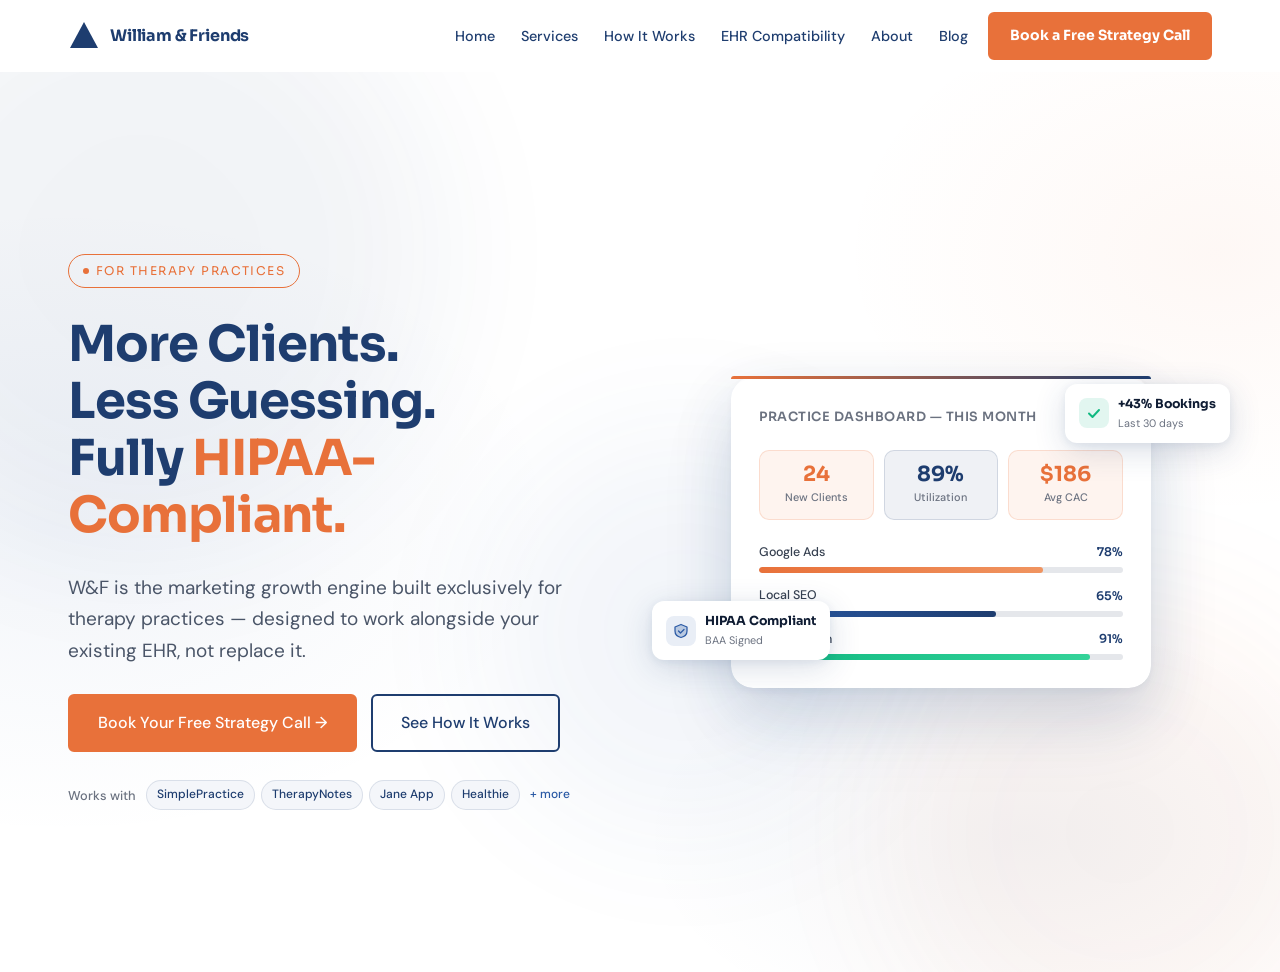
==== commit 4e43b006: "Add homepage hero section (index.html) - Full-viewport hero with white background - Three CSS blob s" ====
--- a/index.html
+++ b/index.html
@@ -1,1836 +1,849 @@
 <!DOCTYPE html>
 <html lang="en">
 <head>
-  <meta charset="UTF-8" />
-  <meta name="viewport" content="width=device-width, initial-scale=1.0" />
-  <title>Optimum Golf — Discovery Call | W&F</title>
-  <link rel="preconnect" href="https://fonts.googleapis.com" />
-  <link rel="preconnect" href="https://fonts.gstatic.com" crossorigin />
-  <link href="https://fonts.googleapis.com/css2?family=Inter+Tight:ital,wght@0,300;0,400;0,500;0,600;0,700;0,800;0,900;1,400&display=swap" rel="stylesheet" />
+  <meta charset="UTF-8">
+  <meta name="viewport" content="width=device-width, initial-scale=1.0">
+  <title>William & Friends — The Growth Layer for Therapy Practices</title>
+  <meta name="description" content="W&F is the HIPAA-compliant marketing growth engine built exclusively for therapy and mental health practices. Works alongside your EHR.">
+  <link rel="stylesheet" href="_styles.css">
+
   <style>
-    :root {
-      --orange: #e04916;
-      --orange-dark: #b83910;
-      --orange-glow: rgba(224, 73, 22, 0.15);
-      --white: #ffffff;
-      --black: #000000;
-      --bg: #0d0d0d;
-      --bg-card: #161616;
-      --bg-card-hover: #1e1e1e;
-      --bg-input: #111111;
-      --border: rgba(255,255,255,0.08);
-      --border-active: rgba(224,73,22,0.5);
-      --text: #f0f0f0;
-      --text-muted: #b0b0b0;
-      --text-dim: #888888;
-      --sidebar-w: 260px;
-    }
-
-    *, *::before, *::after { box-sizing: border-box; margin: 0; padding: 0; }
-
-    html { scroll-behavior: smooth; }
-
-    body {
-      font-family: 'Inter Tight', -apple-system, sans-serif;
-      background: var(--bg);
-      color: var(--text);
+    /* ─── Scroll Progress Bar ───────────────────────────────────────────────── */
+    #scroll-progress {
+      position: fixed;
+      top: 0;
+      left: 0;
+      height: 3px;
+      width: 0%;
+      background: linear-gradient(90deg, var(--orange), var(--mid-blue));
+      z-index: 2000;
+      transition: width 0.1s linear;
+      pointer-events: none;
+    }
+
+    /* ─── Hero Section ──────────────────────────────────────────────────────── */
+    #hero {
+      position: relative;
       min-height: 100vh;
-      overflow-x: hidden;
-    }
-
-    /* ─── LAYOUT ─── */
-    .layout {
-      display: flex;
-      min-height: 100vh;
-    }
-
-    /* ─── SIDEBAR ─── */
-    .sidebar {
-      width: var(--sidebar-w);
-      min-width: var(--sidebar-w);
-      background: #0a0a0a;
-      border-right: 1px solid var(--border);
-      position: sticky;
-      top: 0;
-      height: 100vh;
-      overflow-y: auto;
+      background: var(--white);
+      display: flex;
+      align-items: center;
+      overflow: hidden;
+      padding: 80px 0 60px; /* account for fixed nav */
+    }
+
+    /* ─── Blob Background ───────────────────────────────────────────────────── */
+    .hero-blobs {
+      position: absolute;
+      inset: 0;
+      pointer-events: none;
+      z-index: 0;
+    }
+
+    .blob {
+      position: absolute;
+      border-radius: 50%;
+      filter: blur(72px);
+    }
+
+    .blob-1 {
+      width: 600px;
+      height: 600px;
+      background: var(--navy);
+      opacity: 0.055;
+      top: -120px;
+      left: -160px;
+      animation: blob-morph-1 18s ease-in-out infinite;
+    }
+
+    .blob-2 {
+      width: 480px;
+      height: 480px;
+      background: var(--orange);
+      opacity: 0.05;
+      bottom: -100px;
+      right: -80px;
+      animation: blob-morph-2 18s ease-in-out infinite 3s;
+    }
+
+    .blob-3 {
+      width: 400px;
+      height: 400px;
+      background: var(--mid-blue);
+      opacity: 0.055;
+      top: 40%;
+      left: 38%;
+      animation: blob-morph-3 18s ease-in-out infinite 7s;
+    }
+
+    @keyframes blob-morph-1 {
+      0%, 100% { border-radius: 60% 40% 70% 30% / 50% 60% 40% 50%; transform: translate(0, 0) scale(1); }
+      33%       { border-radius: 40% 70% 30% 60% / 60% 30% 70% 40%; transform: translate(30px, 20px) scale(1.05); }
+      66%       { border-radius: 70% 30% 50% 50% / 30% 70% 50% 60%; transform: translate(-20px, 35px) scale(0.97); }
+    }
+
+    @keyframes blob-morph-2 {
+      0%, 100% { border-radius: 50% 60% 40% 70% / 60% 40% 70% 30%; transform: translate(0, 0) scale(1); }
+      33%       { border-radius: 70% 40% 60% 30% / 40% 60% 30% 70%; transform: translate(-25px, -20px) scale(1.06); }
+      66%       { border-radius: 30% 70% 50% 60% / 70% 30% 60% 40%; transform: translate(15px, -30px) scale(0.96); }
+    }
+
+    @keyframes blob-morph-3 {
+      0%, 100% { border-radius: 40% 60% 55% 45% / 55% 45% 60% 40%; transform: translate(0, 0) scale(1); }
+      50%       { border-radius: 60% 40% 45% 55% / 40% 60% 45% 55%; transform: translate(-18px, 22px) scale(1.04); }
+    }
+
+    /* ─── Radial Gradient Mesh Overlay ─────────────────────────────────────── */
+    .hero-mesh {
+      position: absolute;
+      inset: 0;
+      pointer-events: none;
+      z-index: 0;
+      background:
+        radial-gradient(ellipse 55% 50% at 5% 50%,  rgba(43, 90, 165, 0.06) 0%, transparent 70%),
+        radial-gradient(ellipse 45% 45% at 95% 20%, rgba(232, 113, 58, 0.05) 0%, transparent 65%),
+        radial-gradient(ellipse 50% 40% at 80% 85%, rgba(30, 61, 111, 0.05) 0%, transparent 60%);
+    }
+
+    /* ─── Hero Grid ─────────────────────────────────────────────────────────── */
+    .hero-grid {
+      position: relative;
+      z-index: 1;
+      display: grid;
+      grid-template-columns: 1fr 1fr;
+      gap: 60px;
+      align-items: center;
+    }
+
+    /* ─── Left Column ───────────────────────────────────────────────────────── */
+    .hero-left {
       display: flex;
       flex-direction: column;
-      z-index: 100;
-      scrollbar-width: thin;
-      scrollbar-color: var(--border) transparent;
-    }
-
-    .sidebar-logo {
-      padding: 24px 20px 20px;
-      border-bottom: 1px solid var(--border);
-    }
-
-    .sidebar-logo img.og-logo {
-      width: 140px;
-      height: auto;
-      display: block;
-      margin-bottom: 10px;
-      filter: brightness(1);
-    }
-
-    .sidebar-logo .brand-wf {
-      font-size: 10px;
-      font-weight: 600;
-      letter-spacing: 0.15em;
+      gap: 28px;
+    }
+
+    .hero-badge {
+      display: inline-flex;
+      align-items: center;
+      gap: 7px;
+      padding: 6px 14px;
+      border: 1.5px solid var(--orange);
+      border-radius: 100px;
+      width: fit-content;
+    }
+
+    .hero-badge span {
+      font-family: 'Sora', sans-serif;
+      font-weight: 400;
+      font-size: 0.75rem;
+      letter-spacing: 0.12em;
       text-transform: uppercase;
       color: var(--orange);
-      margin-bottom: 6px;
-    }
-
-    .sidebar-logo .brand-name {
-      font-size: 15px;
-      font-weight: 700;
-      color: var(--white);
-      line-height: 1.3;
-    }
-
-    .sidebar-logo .brand-sub {
-      font-size: 13px;
-      color: var(--text-muted);
-      margin-top: 2px;
-    }
-
-    .progress-wrap {
-      padding: 16px 20px;
-      border-bottom: 1px solid var(--border);
-    }
-
-    .progress-label {
-      display: flex;
-      justify-content: space-between;
-      align-items: center;
-      font-size: 10px;
-      font-weight: 600;
-      letter-spacing: 0.1em;
-      text-transform: uppercase;
-      color: var(--text-muted);
-      margin-bottom: 8px;
-    }
-
-    .progress-label span:last-child {
-      color: var(--orange);
-    }
-
-    .progress-track {
-      height: 3px;
-      background: var(--border);
-      border-radius: 99px;
-      overflow: hidden;
-    }
-
-    .progress-fill {
-      height: 100%;
-      background: var(--orange);
-      border-radius: 99px;
-      transition: width 0.4s ease;
-      width: 0%;
-    }
-
-    .sidebar-nav {
-      padding: 12px 12px;
-      flex: 1;
-    }
-
-    .nav-section-label {
-      font-size: 9px;
-      font-weight: 700;
-      letter-spacing: 0.15em;
-      text-transform: uppercase;
-      color: var(--text-dim);
-      padding: 12px 8px 6px;
-    }
-
-    .nav-item {
-      display: flex;
-      align-items: center;
-      gap: 10px;
-      padding: 8px 10px;
-      border-radius: 6px;
-      text-decoration: none;
-      color: var(--text-muted);
-      font-size: 14px;
-      font-weight: 500;
-      transition: all 0.15s;
-      cursor: pointer;
-      border: none;
-      background: none;
-      width: 100%;
-      text-align: left;
-    }
-
-    .nav-item:hover {
-      color: var(--white);
-      background: rgba(255,255,255,0.04);
-    }
-
-    .nav-item.active {
-      color: var(--white);
-      background: var(--orange-glow);
-    }
-
-    .nav-item .nav-dot {
+    }
+
+    .hero-badge-dot {
       width: 6px;
       height: 6px;
       border-radius: 50%;
-      background: var(--text-dim);
-      flex-shrink: 0;
-      transition: background 0.15s;
-    }
-
-    .nav-item.active .nav-dot,
-    .nav-item:hover .nav-dot {
       background: var(--orange);
-    }
-
-    .nav-item .nav-count {
-      margin-left: auto;
-      font-size: 10px;
-      color: var(--text-dim);
-      background: var(--border);
-      padding: 1px 6px;
-      border-radius: 99px;
-      font-weight: 600;
-    }
-
-    .sidebar-footer {
-      padding: 16px 20px;
-      border-top: 1px solid var(--border);
-    }
-
-    .timer-wrap {
+      animation: pulse-dot 2.4s ease-in-out infinite;
+    }
+
+    @keyframes pulse-dot {
+      0%, 100% { opacity: 1; transform: scale(1); }
+      50%       { opacity: 0.5; transform: scale(0.7); }
+    }
+
+    .hero-h1 {
+      font-family: 'Sora', sans-serif;
+      font-weight: 700;
+      font-size: clamp(2rem, 4vw, 3.1rem);
+      color: var(--navy);
+      line-height: 1.15;
+      letter-spacing: -0.02em;
+    }
+
+    .hero-h1 .orange {
+      color: var(--orange);
+    }
+
+    .hero-sub {
+      font-family: 'DM Sans', sans-serif;
+      font-size: 1.1875rem; /* 19px */
+      font-weight: 400;
+      color: #4a5568;
+      line-height: 1.65;
+      max-width: 500px;
+    }
+
+    .hero-ctas {
+      display: flex;
+      align-items: center;
+      gap: 14px;
+      flex-wrap: wrap;
+    }
+
+    .hero-ctas .btn-primary {
+      font-family: 'DM Sans', sans-serif;
+      font-weight: 500;
+    }
+
+    /* Trust bar */
+    .hero-trust {
       display: flex;
       align-items: center;
       gap: 10px;
-    }
-
-    .timer-dot {
-      width: 8px;
-      height: 8px;
-      border-radius: 50%;
-      background: #333;
-      flex-shrink: 0;
-      transition: background 0.3s;
-    }
-
-    .timer-dot.running {
-      background: #22c55e;
-      box-shadow: 0 0 8px rgba(34,197,94,0.5);
-      animation: pulse 2s infinite;
-    }
-
-    @keyframes pulse {
-      0%, 100% { opacity: 1; }
-      50% { opacity: 0.5; }
-    }
-
-    .timer-display {
-      font-size: 20px;
-      font-weight: 700;
-      letter-spacing: 0.05em;
-      color: var(--white);
-      font-variant-numeric: tabular-nums;
-    }
-
-    .timer-btn {
-      margin-left: auto;
-      font-size: 11px;
-      font-weight: 600;
-      color: var(--orange);
-      background: none;
-      border: 1px solid var(--orange-dark);
+      flex-wrap: wrap;
+    }
+
+    .hero-trust-label {
+      font-family: 'DM Sans', sans-serif;
+      font-size: 0.8rem;
+      color: #6b7280;
+      font-weight: 500;
+      white-space: nowrap;
+    }
+
+    .hero-trust-pills {
+      display: flex;
+      align-items: center;
+      gap: 6px;
+      flex-wrap: wrap;
+    }
+
+    .trust-pill {
+      font-family: 'DM Sans', sans-serif;
+      font-size: 0.75rem;
+      font-weight: 500;
+      color: var(--navy);
+      background: var(--light-gray);
+      border: 1px solid rgba(30, 61, 111, 0.12);
       padding: 4px 10px;
-      border-radius: 4px;
-      cursor: pointer;
-      transition: all 0.15s;
-    }
-
-    .timer-btn:hover {
-      background: var(--orange-glow);
-    }
-
-    .save-indicator {
-      margin-top: 10px;
-      font-size: 10px;
-      color: var(--text-dim);
-      display: flex;
-      align-items: center;
-      gap: 5px;
-    }
-
-    .save-dot {
-      width: 5px;
-      height: 5px;
-      border-radius: 50%;
-      background: var(--text-dim);
-      flex-shrink: 0;
-    }
-
-    .save-dot.saved {
-      background: #22c55e;
-    }
-
-    /* ─── MAIN CONTENT ─── */
-    .main {
-      flex: 1;
-      min-width: 0;
-      padding: 0;
-      background: #f5f3f0;
-    }
-
-    /* ─── LIGHT THEME OVERRIDES FOR CONTENT AREA ─── */
-    .content {
-      --bg: #f5f3f0;
-      --bg-card: #ffffff;
-      --bg-card-hover: #faf9f7;
-      --bg-input: #eeece9;
-      --border: rgba(0,0,0,0.1);
-      --border-active: rgba(224,73,22,0.5);
-      --text: #1a1a1a;
-      --text-muted: #5a5a5a;
-      --text-dim: #888888;
-    }
-
-    .content .solution-card-header:hover { background: rgba(0,0,0,0.02); }
-    .content .link-card:hover { background: var(--bg-card-hover); }
-
-    .content .portal-cta {
-      background: linear-gradient(135deg, #fff5f0, #ffede5);
-    }
-    .content .portal-cta:hover {
-      background: linear-gradient(135deg, #ffede5, #ffddd0);
-      border-color: var(--orange);
-    }
-    .content .portal-cta-text .title { color: #1a1a1a; }
-    .content .portal-cta-text .sub { color: #5a5a5a; }
-
-    /* ─── TOP BAR / HERO ─── */
-    .hero {
-      background: linear-gradient(135deg, #0a0a0a 0%, #130a05 50%, #0a0a0a 100%);
-      border-bottom: 1px solid var(--border);
-      padding: 40px 48px 36px;
+      border-radius: 100px;
+      white-space: nowrap;
+    }
+
+    .trust-pill-more {
+      font-size: 0.75rem;
+      color: var(--mid-blue);
+      font-weight: 500;
+      white-space: nowrap;
+      padding: 4px 4px;
+    }
+
+    /* ─── Right Column — Dashboard Card ────────────────────────────────────── */
+    .hero-right {
       position: relative;
-      overflow: hidden;
-    }
-
-    .hero-logo {
-      width: 200px;
-      height: auto;
-      display: block;
-      margin-bottom: 20px;
-    }
-
-    .hero::before {
+      display: flex;
+      justify-content: center;
+      align-items: center;
+    }
+
+    .dashboard-card {
+      background: var(--white);
+      border-radius: 22px;
+      box-shadow:
+        0 4px 6px rgba(30, 61, 111, 0.04),
+        0 20px 60px rgba(30, 61, 111, 0.14),
+        0 40px 80px rgba(30, 61, 111, 0.08);
+      padding: 28px;
+      width: 100%;
+      max-width: 420px;
+      position: relative;
+      /* Top gradient border */
+      border-top: 3px solid transparent;
+      background-clip: padding-box;
+      animation: card-float 7s ease-in-out infinite;
+    }
+
+    /* Gradient top border via pseudo-element */
+    .dashboard-card::before {
       content: '';
       position: absolute;
-      top: -60px;
-      right: -60px;
-      width: 300px;
-      height: 300px;
-      background: radial-gradient(circle, rgba(224,73,22,0.12) 0%, transparent 70%);
-      pointer-events: none;
-    }
-
-    .hero-eyebrow {
-      font-size: 10px;
+      top: -3px;
+      left: 0;
+      right: 0;
+      height: 3px;
+      border-radius: 22px 22px 0 0;
+      background: linear-gradient(90deg, var(--orange), var(--navy));
+    }
+
+    @keyframes card-float {
+      0%, 100% { transform: translateY(0); }
+      50%       { transform: translateY(-14px); }
+    }
+
+    .card-header {
+      display: flex;
+      align-items: center;
+      justify-content: space-between;
+      margin-bottom: 22px;
+    }
+
+    .card-title {
+      font-family: 'Sora', sans-serif;
+      font-weight: 600;
+      font-size: 0.8rem;
+      color: #6b7280;
+      letter-spacing: 0.04em;
+      text-transform: uppercase;
+    }
+
+    .card-live-dot {
+      display: flex;
+      align-items: center;
+      gap: 5px;
+      font-family: 'DM Sans', sans-serif;
+      font-size: 0.72rem;
+      color: #10b981;
+      font-weight: 500;
+    }
+
+    .card-live-dot::before {
+      content: '';
+      width: 7px;
+      height: 7px;
+      border-radius: 50%;
+      background: #10b981;
+      animation: live-pulse 2s ease-in-out infinite;
+    }
+
+    @keyframes live-pulse {
+      0%, 100% { box-shadow: 0 0 0 0 rgba(16, 185, 129, 0.5); }
+      50%       { box-shadow: 0 0 0 5px rgba(16, 185, 129, 0); }
+    }
+
+    /* Metric boxes */
+    .card-metrics {
+      display: grid;
+      grid-template-columns: repeat(3, 1fr);
+      gap: 10px;
+      margin-bottom: 22px;
+    }
+
+    .metric-box {
+      padding: 12px 10px;
+      border-radius: 10px;
+      text-align: center;
+    }
+
+    .metric-box.orange-bg {
+      background: rgba(232, 113, 58, 0.08);
+      border: 1px solid rgba(232, 113, 58, 0.18);
+    }
+
+    .metric-box.navy-bg {
+      background: rgba(30, 61, 111, 0.07);
+      border: 1px solid rgba(30, 61, 111, 0.15);
+    }
+
+    .metric-value {
+      font-family: 'Sora', sans-serif;
       font-weight: 700;
-      letter-spacing: 0.2em;
-      text-transform: uppercase;
-      color: var(--orange);
-      margin-bottom: 10px;
-    }
-
-    .hero-title {
-      font-size: 36px;
-      font-weight: 900;
+      font-size: 1.3rem;
       line-height: 1.1;
-      color: var(--white);
-      margin-bottom: 6px;
-      letter-spacing: -0.02em;
-    }
-
-    .hero-title span {
-      color: var(--orange);
-    }
-
-    .hero-sub {
-      font-size: 16px;
-      color: var(--text-muted);
-      font-weight: 400;
-      margin-bottom: 28px;
-    }
-
-    .hero-chips {
-      display: flex;
-      flex-wrap: wrap;
-      gap: 8px;
-    }
-
-    .chip {
-      font-size: 14px;
+      display: block;
+    }
+
+    .metric-box.orange-bg .metric-value { color: var(--orange); }
+    .metric-box.navy-bg  .metric-value { color: var(--navy); }
+
+    .metric-label {
+      font-family: 'DM Sans', sans-serif;
+      font-size: 0.68rem;
+      color: #6b7280;
+      margin-top: 3px;
+      display: block;
+      font-weight: 500;
+    }
+
+    /* Progress bars */
+    .card-progress {
+      display: flex;
+      flex-direction: column;
+      gap: 12px;
+    }
+
+    .progress-row {
+      display: flex;
+      flex-direction: column;
+      gap: 5px;
+    }
+
+    .progress-meta {
+      display: flex;
+      justify-content: space-between;
+      align-items: center;
+    }
+
+    .progress-label {
+      font-family: 'DM Sans', sans-serif;
+      font-size: 0.78rem;
+      font-weight: 500;
+      color: #374151;
+    }
+
+    .progress-pct {
+      font-family: 'Sora', sans-serif;
+      font-size: 0.75rem;
       font-weight: 600;
-      letter-spacing: 0.05em;
-      padding: 5px 12px;
-      border-radius: 99px;
-      border: 1px solid var(--border);
-      color: var(--text-muted);
-      background: rgba(255,255,255,0.03);
-    }
-
-    .chip.highlight {
-      border-color: var(--orange-dark);
-      color: var(--orange);
-      background: var(--orange-glow);
-    }
-
-    /* ─── CONTENT AREA ─── */
-    .content {
-      padding: 32px 48px 80px;
-      max-width: 900px;
-    }
-
-
-    /* ─── SECTION ─── */
-    .section {
-      margin-bottom: 52px;
-      scroll-margin-top: 24px;
-    }
-
-    .section-header {
-      display: flex;
-      align-items: center;
-      gap: 14px;
-      margin-bottom: 24px;
-    }
-
-    .section-icon {
-      width: 38px;
-      height: 38px;
+      color: var(--navy);
+    }
+
+    .progress-track {
+      height: 6px;
+      background: #e5e7eb;
+      border-radius: 100px;
+      overflow: hidden;
+    }
+
+    .progress-fill {
+      height: 100%;
+      border-radius: 100px;
+      width: 0%; /* animated by JS */
+      transition: width 1.2s cubic-bezier(0.22, 1, 0.36, 1);
+    }
+
+    .progress-fill.orange { background: linear-gradient(90deg, var(--orange), #f09460); }
+    .progress-fill.navy   { background: linear-gradient(90deg, var(--mid-blue), var(--navy)); }
+    .progress-fill.green  { background: linear-gradient(90deg, #10b981, #34d399); }
+
+    /* ─── Floating Badges ───────────────────────────────────────────────────── */
+    .floating-badge {
+      position: absolute;
+      background: var(--white);
+      border-radius: 12px;
+      padding: 10px 14px;
+      box-shadow: 0 8px 32px rgba(30, 61, 111, 0.16), 0 2px 8px rgba(30, 61, 111, 0.08);
+      display: flex;
+      align-items: center;
+      gap: 9px;
+      white-space: nowrap;
+      z-index: 2;
+    }
+
+    .badge-bookings {
+      top: 8px;
+      right: -18px;
+      animation: badge-float-a 6s ease-in-out infinite 1.5s;
+    }
+
+    .badge-hipaa {
+      bottom: 28px;
+      left: -18px;
+      animation: badge-float-b 6s ease-in-out infinite 0.5s;
+    }
+
+    @keyframes badge-float-a {
+      0%, 100% { transform: translateY(0) rotate(0deg); }
+      50%       { transform: translateY(-8px) rotate(0.5deg); }
+    }
+
+    @keyframes badge-float-b {
+      0%, 100% { transform: translateY(0) rotate(0deg); }
+      50%       { transform: translateY(-6px) rotate(-0.3deg); }
+    }
+
+    .badge-icon {
+      width: 30px;
+      height: 30px;
       border-radius: 8px;
-      background: var(--orange-glow);
-      border: 1px solid var(--orange-dark);
-      display: flex;
-      align-items: center;
-      justify-content: center;
-      font-size: 16px;
-      flex-shrink: 0;
-      color: var(--orange);
-    }
-
-    .section-title {
-      font-size: 20px;
-      font-weight: 800;
-      color: var(--text);
-      letter-spacing: -0.02em;
-    }
-
-    .section-desc {
-      font-size: 14px;
-      color: var(--text-muted);
-      margin-top: 2px;
-    }
-
-    .section-number {
-      margin-left: auto;
-      font-size: 11px;
-      font-weight: 700;
-      color: var(--text-dim);
-      letter-spacing: 0.05em;
-    }
-
-    /* ─── QUESTION CARD ─── */
-    .q-card {
-      background: var(--bg-card);
-      border: 1px solid var(--border);
-      border-radius: 10px;
-      padding: 18px 20px;
-      margin-bottom: 10px;
-      transition: border-color 0.2s;
-    }
-
-    .q-card:focus-within {
-      border-color: var(--border-active);
-    }
-
-    .q-header {
-      display: flex;
-      align-items: flex-start;
-      gap: 12px;
-      margin-bottom: 12px;
-    }
-
-    .q-num {
-      width: 22px;
-      height: 22px;
-      border-radius: 50%;
-      background: rgba(224,73,22,0.12);
-      border: 1px solid rgba(224,73,22,0.2);
-      color: var(--orange);
-      font-size: 10px;
-      font-weight: 700;
       display: flex;
       align-items: center;
       justify-content: center;
       flex-shrink: 0;
-      margin-top: 1px;
-    }
-
-    .q-text {
-      font-size: 16px;
-      font-weight: 500;
-      color: var(--text);
-      line-height: 1.5;
-      flex: 1;
-    }
-
-    .q-answered-badge {
-      font-size: 9px;
+    }
+
+    .badge-icon.green { background: rgba(16, 185, 129, 0.12); }
+    .badge-icon.blue  { background: rgba(43, 90, 165, 0.1); }
+
+    .badge-icon svg {
+      width: 16px;
+      height: 16px;
+    }
+
+    .badge-text {
+      display: flex;
+      flex-direction: column;
+      gap: 1px;
+    }
+
+    .badge-top-line {
+      font-family: 'Sora', sans-serif;
       font-weight: 700;
-      letter-spacing: 0.1em;
-      text-transform: uppercase;
-      padding: 2px 7px;
-      border-radius: 99px;
-      background: rgba(34,197,94,0.1);
-      color: #22c55e;
-      border: 1px solid rgba(34,197,94,0.2);
-      opacity: 0;
-      transition: opacity 0.2s;
-      flex-shrink: 0;
-    }
-
-    .q-answered-badge.visible {
-      opacity: 1;
-    }
-
-    .q-notes {
-      width: 100%;
-      min-height: 70px;
-      background: var(--bg-input);
-      border: 1px solid var(--border);
-      border-radius: 6px;
-      color: var(--text);
-      font-family: 'Inter Tight', sans-serif;
-      font-size: 14px;
-      line-height: 1.6;
-      padding: 10px 12px;
-      resize: vertical;
-      outline: none;
-      transition: border-color 0.15s;
-    }
-
-    .q-notes::placeholder {
-      color: var(--text-dim);
-      font-style: italic;
-    }
-
-    .q-notes:focus {
-      border-color: rgba(224,73,22,0.4);
-    }
-
-    /* ─── RESEARCH LINKS ─── */
-    .links-grid {
-      display: grid;
-      grid-template-columns: repeat(auto-fill, minmax(260px, 1fr));
-      gap: 12px;
-    }
-
-    .link-card {
-      display: flex;
-      align-items: center;
-      gap: 14px;
-      padding: 16px 18px;
-      background: var(--bg-card);
-      border: 1px solid var(--border);
-      border-radius: 10px;
-      text-decoration: none;
-      transition: all 0.2s;
-      cursor: pointer;
-    }
-
-    .link-card:hover {
-      border-color: var(--border-active);
-      background: var(--bg-card-hover);
-      transform: translateY(-1px);
-    }
-
-    .link-icon {
-      width: 38px;
-      height: 38px;
-      border-radius: 8px;
-      background: var(--orange-glow);
-      border: 1px solid var(--orange-dark);
-      display: flex;
-      align-items: center;
-      justify-content: center;
-      font-size: 17px;
-      flex-shrink: 0;
-      color: var(--orange);
-    }
-
-    .link-info .link-title {
-      font-size: 15px;
-      font-weight: 600;
-      color: var(--text);
-      margin-bottom: 2px;
-    }
-
-    .link-info .link-desc {
-      font-size: 13px;
-      color: var(--text-muted);
-    }
-
-    .link-arrow {
-      margin-left: auto;
-      color: var(--text-dim);
-      font-size: 14px;
-      transition: transform 0.2s, color 0.2s;
-    }
-
-    .link-card:hover .link-arrow {
-      transform: translateX(3px);
-      color: var(--orange);
-    }
-
-    /* ─── SOLUTION MAP ─── */
-    .solution-intro {
-      background: var(--bg-card);
-      border: 1px solid var(--border);
-      border-radius: 10px;
-      padding: 20px 22px;
-      margin-bottom: 20px;
-    }
-
-    .solution-intro p {
-      font-size: 15px;
-      line-height: 1.7;
-      color: var(--text-muted);
-    }
-
-    .solution-intro strong {
-      color: var(--text);
-    }
-
-    .solution-grid {
-      display: flex;
-      flex-direction: column;
-      gap: 10px;
-    }
-
-    .solution-card {
-      background: var(--bg-card);
-      border: 1px solid var(--border);
-      border-radius: 10px;
-      overflow: hidden;
-    }
-
-    .solution-card-header {
-      display: flex;
-      align-items: center;
-      gap: 14px;
-      padding: 16px 20px;
-      cursor: pointer;
-      user-select: none;
-      transition: background 0.15s;
-    }
-
-    .solution-card-header:hover {
-      background: rgba(255,255,255,0.02);
-    }
-
-    .solution-ask-tag {
-      font-size: 9px;
-      font-weight: 700;
-      letter-spacing: 0.12em;
-      text-transform: uppercase;
-      color: var(--orange);
-      background: var(--orange-glow);
-      border: 1px solid var(--orange-dark);
-      padding: 2px 8px;
-      border-radius: 99px;
-      flex-shrink: 0;
-    }
-
-    .solution-ask-title {
-      font-size: 15px;
-      font-weight: 600;
-      color: var(--text);
-      flex: 1;
-    }
-
-    .solution-toggle {
-      font-size: 12px;
-      color: var(--text-dim);
-      transition: transform 0.2s;
-    }
-
-    .solution-card.open .solution-toggle {
-      transform: rotate(180deg);
-    }
-
-    .solution-body {
-      display: none;
-      padding: 0 20px 18px;
-      border-top: 1px solid var(--border);
-    }
-
-    .solution-card.open .solution-body {
-      display: block;
-    }
-
-    .solution-row {
-      display: grid;
-      grid-template-columns: 1fr 1fr;
-      gap: 12px;
-      padding-top: 16px;
-    }
-
-    .sol-col {
-      background: var(--bg-input);
-      border-radius: 8px;
-      padding: 14px;
-    }
-
-    .sol-col-label {
-      font-size: 11px;
-      font-weight: 700;
-      letter-spacing: 0.15em;
-      text-transform: uppercase;
-      margin-bottom: 10px;
-      padding-bottom: 8px;
-      border-bottom: 1px solid var(--border);
-    }
-
-    .sol-col.ask .sol-col-label {
-      color: #64b5f6;
-    }
-
-    .sol-col.wf .sol-col-label {
-      color: var(--orange);
-    }
-
-    .sol-col ul {
-      list-style: none;
-      display: flex;
-      flex-direction: column;
-      gap: 7px;
-    }
-
-    .sol-col ul li {
-      font-size: 14px;
-      color: var(--text-muted);
-      padding-left: 14px;
-      position: relative;
-      line-height: 1.5;
-    }
-
-    .sol-col ul li::before {
-      content: '';
-      position: absolute;
-      left: 0;
-      top: 7px;
-      width: 5px;
-      height: 5px;
-      border-radius: 50%;
-    }
-
-    .sol-col.ask ul li::before {
-      background: #64b5f6;
-    }
-
-    .sol-col.wf ul li::before {
-      background: var(--orange);
-    }
-
-    .sol-feature-tag {
-      display: inline-block;
-      font-size: 10px;
-      font-weight: 600;
-      color: var(--orange);
-      background: var(--orange-glow);
-      border: 1px solid rgba(224,73,22,0.2);
-      padding: 2px 8px;
-      border-radius: 4px;
-      margin-bottom: 6px;
-    }
-
-    /* ─── FUNNEL VISUAL ─── */
-    .funnel-wrap {
-      margin-top: 12px;
-      display: flex;
-      align-items: center;
-      gap: 0;
-      overflow-x: auto;
-      padding-bottom: 4px;
-    }
-
-    .funnel-stage {
-      display: flex;
-      align-items: center;
-    }
-
-    .funnel-box {
-      background: var(--bg-card);
-      border: 1px solid var(--border);
-      border-radius: 6px;
-      padding: 12px 16px;
-      text-align: center;
-      min-width: 115px;
-      transition: border-color 0.2s;
-    }
-
-    .funnel-box:hover {
-      border-color: var(--orange-dark);
-    }
-
-    .funnel-box .f-icon {
-      font-size: 18px;
-      margin-bottom: 6px;
-      color: var(--orange);
-      display: flex;
-      align-items: center;
-      justify-content: center;
-    }
-
-    .funnel-box .f-label {
-      font-size: 15px;
-      font-weight: 600;
-      color: var(--text-muted);
-      line-height: 1.3;
-    }
-
-    .funnel-arrow {
-      color: var(--orange);
-      font-size: 14px;
-      padding: 0 4px;
-      flex-shrink: 0;
-    }
-
-    /* ─── PORTAL CTA ─── */
-    .portal-cta {
-      background: linear-gradient(135deg, #130a05, #1a0d07);
-      border: 1px solid var(--orange-dark);
-      border-radius: 12px;
-      padding: 24px 28px;
-      display: flex;
-      align-items: center;
-      gap: 20px;
-      margin-top: 24px;
-      text-decoration: none;
-      transition: all 0.2s;
-    }
-
-    .portal-cta:hover {
-      border-color: var(--orange);
-      background: linear-gradient(135deg, #1a0d07, #220f08);
-      transform: translateY(-1px);
-    }
-
-    .portal-cta-icon {
-      width: 48px;
-      height: 48px;
-      border-radius: 10px;
-      background: var(--orange);
-      display: flex;
-      align-items: center;
-      justify-content: center;
-      font-size: 22px;
-      flex-shrink: 0;
-    }
-
-    .portal-cta-text .title {
-      font-size: 15px;
-      font-weight: 700;
-      color: var(--white);
-      margin-bottom: 3px;
-    }
-
-    .portal-cta-text .sub {
-      font-size: 14px;
-      color: var(--text-muted);
-    }
-
-    .portal-cta-arrow {
-      margin-left: auto;
-      font-size: 20px;
-      color: var(--orange);
-      transition: transform 0.2s;
-    }
-
-    .portal-cta:hover .portal-cta-arrow {
-      transform: translateX(4px);
-    }
-
-    /* ─── DIVIDER ─── */
-    .divider {
-      height: 1px;
-      background: var(--border);
-      margin: 40px 0;
-    }
-
-    /* ─── CALLOUT ─── */
-    .callout {
-      background: rgba(224,73,22,0.06);
-      border: 1px solid rgba(224,73,22,0.2);
-      border-radius: 8px;
-      padding: 14px 16px;
-      font-size: 15px;
-      color: var(--text-muted);
-      line-height: 1.6;
-      margin-bottom: 20px;
-    }
-
-    .callout strong {
-      color: var(--orange);
-    }
-
-    /* ─── EXPORT BTN ─── */
-    .export-btn {
-      display: inline-flex;
-      align-items: center;
-      gap: 8px;
-      font-family: 'Inter Tight', sans-serif;
-      font-size: 12px;
-      font-weight: 600;
-      color: var(--white);
-      background: var(--orange);
-      border: none;
-      border-radius: 6px;
-      padding: 8px 16px;
-      cursor: pointer;
-      transition: background 0.15s;
-      text-decoration: none;
-    }
-
-    .export-btn:hover {
-      background: var(--orange-dark);
-    }
-
-    .export-btn-ghost {
-      background: transparent;
-      border: 1px solid var(--border);
-      color: var(--text-muted);
-    }
-
-    .export-btn-ghost:hover {
-      background: rgba(255,255,255,0.04);
-      color: var(--white);
-    }
-
-    .hero-actions {
-      display: flex;
-      gap: 10px;
-      margin-top: 24px;
-      flex-wrap: wrap;
-    }
-
-    /* ─── SCROLLBAR ─── */
-    ::-webkit-scrollbar { width: 5px; }
-    ::-webkit-scrollbar-track { background: transparent; }
-    ::-webkit-scrollbar-thumb { background: #2a2a2a; border-radius: 99px; }
-
-    /* ─── PRINT ─── */
-    @media print {
-      .sidebar, .hero-actions, .export-btn, .timer-wrap { display: none; }
-      .layout { display: block; }
-      .main { padding: 0; }
-      .content { padding: 20px; max-width: 100%; }
-      .hero { background: white; color: black; padding: 20px; }
-      .hero-title { color: black; }
-      .section-title { color: black; }
-      body { background: white; color: black; }
-    }
-
-    /* ─── RESPONSIVE ─── */
+      font-size: 0.78rem;
+      color: var(--dark);
+    }
+
+    .badge-sub-line {
+      font-family: 'DM Sans', sans-serif;
+      font-size: 0.68rem;
+      color: #6b7280;
+      font-weight: 400;
+    }
+
+    /* ─── Responsive ────────────────────────────────────────────────────────── */
+    @media (max-width: 1024px) {
+      .hero-grid {
+        gap: 40px;
+      }
+
+      .badge-bookings { right: -8px; }
+      .badge-hipaa    { left: -8px; }
+    }
+
     @media (max-width: 768px) {
-      .sidebar { display: none; }
-      .hero { padding: 28px 20px 24px; }
-      .content { padding: 24px 20px 60px; }
-      .solution-row { grid-template-columns: 1fr; }
-      .hero-title { font-size: 26px; }
+      #hero {
+        padding: 90px 0 60px;
+        min-height: auto;
+      }
+
+      .hero-grid {
+        grid-template-columns: 1fr;
+        gap: 48px;
+      }
+
+      .hero-right {
+        order: -1; /* card above text on mobile */
+      }
+
+      .dashboard-card {
+        max-width: 100%;
+      }
+
+      .badge-bookings {
+        top: -12px;
+        right: 8px;
+      }
+
+      .badge-hipaa {
+        bottom: -12px;
+        left: 8px;
+      }
+
+      .hero-h1 {
+        font-size: clamp(1.75rem, 7vw, 2.4rem);
+      }
+
+      .hero-sub {
+        font-size: 1.0625rem;
+      }
     }
   </style>
 </head>
 <body>
 
-<div class="layout">
-
-  <!-- ─── SIDEBAR ─── -->
-  <aside class="sidebar">
-    <div class="sidebar-logo">
-      <img class="og-logo" src="logo.png" alt="Optimum Golf" onerror="this.style.display='none'" />
-      <div class="brand-wf">William &amp; Friends</div>
-      <div class="brand-name">Discovery Call</div>
-      <div class="brand-sub">March 2026 &nbsp;·&nbsp; Aaron / Brad</div>
-    </div>
-
-    <div class="progress-wrap">
-      <div class="progress-label">
-        <span>Questions Answered</span>
-        <span id="progress-pct">0%</span>
-      </div>
-      <div class="progress-track">
-        <div class="progress-fill" id="progress-fill"></div>
+  <!-- Scroll Progress Bar -->
+  <div id="scroll-progress" role="progressbar" aria-hidden="true"></div>
+
+  <!-- ── Navigation ── -->
+  <!-- _nav.html inline -->
+  <link rel="stylesheet" href="_styles.css">
+  <style>
+    .wf-nav { position: fixed; top: 0; left: 0; right: 0; z-index: 1000; padding: 0; transition: background 0.3s ease, box-shadow 0.3s ease; }
+    .wf-nav__inner { display: flex; align-items: center; justify-content: space-between; height: 72px; transition: height 0.3s ease; }
+    .wf-nav:not(.stuck) { background: transparent; }
+    .wf-nav.stuck { background: rgba(255,255,255,0.88); backdrop-filter: blur(24px); -webkit-backdrop-filter: blur(24px); box-shadow: 0 1px 0 rgba(30,61,111,0.08), 0 4px 24px rgba(30,61,111,0.08); }
+    .wf-nav.stuck .wf-nav__inner { height: 64px; }
+    .wf-nav__logo { display: flex; align-items: center; gap: 10px; text-decoration: none; flex-shrink: 0; }
+    .wf-nav__logo-text { font-family: 'Sora', sans-serif; font-weight: 700; font-size: 1rem; color: var(--navy); letter-spacing: -0.01em; white-space: nowrap; }
+    .wf-nav__links { display: flex; align-items: center; gap: 2px; margin: 0; padding: 0; list-style: none; }
+    .wf-nav__links a { font-family: 'DM Sans', sans-serif; font-weight: 500; font-size: 0.9rem; color: var(--navy); padding: 8px 12px; border-radius: var(--radius); transition: color 0.2s ease, background 0.2s ease; white-space: nowrap; }
+    .wf-nav__links a:hover { color: var(--orange); background: rgba(232,113,58,0.06); }
+    .wf-nav__cta { font-family: 'Sora', sans-serif !important; font-weight: 700 !important; font-size: 0.875rem !important; padding: 10px 20px !important; background: var(--orange) !important; color: var(--white) !important; border: 2px solid var(--orange) !important; border-radius: var(--radius) !important; text-decoration: none; white-space: nowrap; transition: background 0.2s ease, transform 0.2s ease; flex-shrink: 0; }
+    .wf-nav__cta:hover { background: #d4622e !important; border-color: #d4622e !important; transform: translateY(-1px); }
+    .wf-nav__right { display: flex; align-items: center; gap: 8px; }
+    @media (max-width: 768px) { .wf-nav__links { display: none; } .wf-nav__inner { height: 60px; } .wf-nav.stuck .wf-nav__inner { height: 56px; } }
+  </style>
+
+  <nav class="wf-nav" id="wf-nav" aria-label="Main navigation">
+    <div class="container">
+      <div class="wf-nav__inner">
+        <a href="/" class="wf-nav__logo" aria-label="William & Friends — Home">
+          <svg width="32" height="32" viewBox="0 0 32 32" fill="none" aria-hidden="true">
+            <polygon points="16,2 30,28 2,28" fill="#1E3D6F"/>
+          </svg>
+          <span class="wf-nav__logo-text">William &amp; Friends</span>
+        </a>
+        <div class="wf-nav__right">
+          <ul class="wf-nav__links" role="list">
+            <li><a href="/">Home</a></li>
+            <li><a href="/services">Services</a></li>
+            <li><a href="/how-it-works">How It Works</a></li>
+            <li><a href="/ehr-integration">EHR Compatibility</a></li>
+            <li><a href="/about">About</a></li>
+            <li><a href="/blog">Blog</a></li>
+          </ul>
+          <a href="/contact" class="wf-nav__cta">Book a Free Strategy Call</a>
+        </div>
       </div>
     </div>
-
-    <nav class="sidebar-nav">
-      <div class="nav-section-label">Pre-Call</div>
-      <a class="nav-item" href="#research">
-        <span class="nav-dot"></span>Research &amp; Links
-      </a>
-      <a class="nav-item" href="#portal">
-        <span class="nav-dot"></span>Portal Demo
-      </a>
-
-      <div class="nav-section-label">Discovery Questions</div>
-      <a class="nav-item" href="#section-business">
-        <span class="nav-dot"></span>The Business Today
-        <span class="nav-count">5</span>
-      </a>
-      <a class="nav-item" href="#section-system">
-        <span class="nav-dot"></span>The Current System
-        <span class="nav-count">4</span>
-      </a>
-      <a class="nav-item" href="#section-marketing">
-        <span class="nav-dot"></span>Marketing
-        <span class="nav-count">3</span>
-      </a>
-      <a class="nav-item" href="#section-tools">
-        <span class="nav-dot"></span>Tools &amp; Website
-        <span class="nav-count">2</span>
-      </a>
-      <a class="nav-item" href="#section-decision">
-        <span class="nav-dot"></span>The Decision
-        <span class="nav-count">3</span>
-      </a>
-
-      <div class="nav-section-label">Our Solution</div>
-      <a class="nav-item" href="#section-solution">
-        <span class="nav-dot"></span>W&amp;F vs. Aaron's Wishlist
-      </a>
-      <a class="nav-item" href="#section-funnel">
-        <span class="nav-dot"></span>The Full Funnel
-      </a>
-    </nav>
-
-    <div class="sidebar-footer">
-      <div class="timer-wrap">
-        <div class="timer-dot" id="timer-dot"></div>
-        <div class="timer-display" id="timer-display">00:00</div>
-        <button class="timer-btn" id="timer-btn" onclick="toggleTimer()">Start</button>
-      </div>
-      <div class="save-indicator">
-        <div class="save-dot" id="save-dot"></div>
-        <span id="save-label">Notes auto-saved</span>
-      </div>
+  </nav>
+  <div style="height:72px;" aria-hidden="true"></div>
+
+  <!-- ══════════════════════════════════════════════════════════════════════════
+       HERO SECTION
+  ══════════════════════════════════════════════════════════════════════════ -->
+  <section id="hero" aria-label="Hero">
+
+    <!-- Animated blobs -->
+    <div class="hero-blobs" aria-hidden="true">
+      <div class="blob blob-1"></div>
+      <div class="blob blob-2"></div>
+      <div class="blob blob-3"></div>
     </div>
-  </aside>
-
-  <!-- ─── MAIN ─── -->
-  <main class="main">
-
-    <!-- HERO -->
-    <div class="hero">
-      <img class="hero-logo" src="logo.png" alt="Optimum Golf" onerror="this.style.display='none'" />
-      <div class="hero-eyebrow">William &amp; Friends Growth Portal &nbsp;·&nbsp; Discovery Call</div>
-      <h1 class="hero-title">Optimum Golf<br><span>Aaron's Discovery Call</span></h1>
-      <p class="hero-sub">RiNo Indoor Golf Academy &nbsp;·&nbsp; Complete funnel rebuild &nbsp;·&nbsp; GHL Growth Portal walkthrough</p>
-      <div class="hero-chips">
-        <span class="chip highlight">CRM + Automation</span>
-        <span class="chip highlight">Landing Pages</span>
-        <span class="chip highlight">Booking System</span>
-      </div>
-      <div class="hero-actions">
-        <button class="export-btn" onclick="window.print()"><svg width="14" height="14" viewBox="0 0 16 16" fill="none" stroke="currentColor" stroke-width="2" stroke-linecap="round" stroke-linejoin="round"><path d="M4 6V1h8v5"/><rect x="1" y="6" width="14" height="7" rx="1"/><path d="M4 10h8M4 13h8"/></svg> Print / Export</button>
-        <button class="export-btn export-btn-ghost" onclick="downloadJSON()"><svg width="14" height="14" viewBox="0 0 16 16" fill="none" stroke="currentColor" stroke-width="2" stroke-linecap="round" stroke-linejoin="round"><path d="M8 2v8"/><polyline points="5,7 8,10 11,7"/><path d="M2 12v1a1 1 0 0 0 1 1h10a1 1 0 0 0 1-1v-1"/></svg> Download JSON</button>
-        <button class="export-btn export-btn-ghost" onclick="clearAllNotes()"><svg width="14" height="14" viewBox="0 0 16 16" fill="none" stroke="currentColor" stroke-width="2" stroke-linecap="round" stroke-linejoin="round"><path d="M3 8a5 5 0 0 1 5-5 5 5 0 0 1 4.5 2.8"/><path d="M13 8a5 5 0 0 1-5 5 5 5 0 0 1-4.5-2.8"/><polyline points="14,3 14,6.5 10.5,6.5"/><polyline points="2,13 2,9.5 5.5,9.5"/></svg> Clear Notes</button>
-      </div>
-    </div>
-
-    <!-- CONTENT -->
-    <div class="content">
-
-      <!-- ─── RESEARCH LINKS ─── -->
-      <section class="section" id="research">
-        <div class="section-header">
-          <div class="section-icon"><svg width="18" height="18" viewBox="0 0 20 20" fill="none" stroke="currentColor" stroke-width="2" stroke-linecap="round"><circle cx="8.5" cy="8.5" r="5.5"/><line x1="13" y1="13" x2="17" y2="17"/></svg></div>
-          <div>
-            <div class="section-title">Resources &amp; Links</div>
-            <div class="section-desc">Supporting materials for this call</div>
+
+    <!-- Gradient mesh overlay -->
+    <div class="hero-mesh" aria-hidden="true"></div>
+
+    <div class="container">
+      <div class="hero-grid">
+
+        <!-- ── Left: Copy ── -->
+        <div class="hero-left reveal">
+
+          <!-- Badge -->
+          <div class="hero-badge">
+            <span class="hero-badge-dot"></span>
+            <span>For Therapy Practices</span>
           </div>
+
+          <!-- H1 -->
+          <h1 class="hero-h1">
+            More Clients.<br>
+            Less Guessing.<br>
+            Fully <span class="orange">HIPAA-Compliant.</span>
+          </h1>
+
+          <!-- Subhead -->
+          <p class="hero-sub">
+            W&amp;F is the marketing growth engine built exclusively for therapy practices — designed to work alongside your existing EHR, not replace it.
+          </p>
+
+          <!-- CTAs -->
+          <div class="hero-ctas">
+            <a href="/contact" class="btn-primary">Book Your Free Strategy Call &rarr;</a>
+            <a href="/how-it-works" class="btn-outline">See How It Works</a>
+          </div>
+
+          <!-- Trust bar -->
+          <div class="hero-trust">
+            <span class="hero-trust-label">Works with</span>
+            <div class="hero-trust-pills">
+              <span class="trust-pill">SimplePractice</span>
+              <span class="trust-pill">TherapyNotes</span>
+              <span class="trust-pill">Jane App</span>
+              <span class="trust-pill">Healthie</span>
+              <span class="trust-pill-more">+ more</span>
+            </div>
+          </div>
+
         </div>
 
-        <div class="links-grid">
-          <a class="link-card" href="https://online.seranking.com/research.competitor.html/?input=theoptimumgolf.com&mode=base_domain&source=us&month=2026-2" target="_blank" rel="noopener">
-            <div class="link-icon"><svg width="18" height="18" viewBox="0 0 20 20" fill="none" stroke="currentColor" stroke-width="2" stroke-linecap="round" stroke-linejoin="round"><polyline points="2,14 7,9 11,13 18,4"/><polyline points="14,4 18,4 18,8"/></svg></div>
-            <div class="link-info">
-              <div class="link-title">SE Ranking — Overview</div>
-              <div class="link-desc">Domain authority, traffic &amp; trends</div>
+        <!-- ── Right: Dashboard Card ── -->
+        <div class="hero-right reveal" style="transition-delay:0.15s;">
+
+          <!-- Floating badge: bookings -->
+          <div class="floating-badge badge-bookings" aria-hidden="true">
+            <div class="badge-icon green">
+              <svg viewBox="0 0 16 16" fill="none" xmlns="http://www.w3.org/2000/svg">
+                <path d="M3 8.5L6.5 12 13 5" stroke="#10b981" stroke-width="2" stroke-linecap="round" stroke-linejoin="round"/>
+              </svg>
             </div>
-            <div class="link-arrow">&#8599;</div>
-          </a>
-
-          <a class="link-card" href="https://online.seranking.com/research.competitor.html/google-search/organic/keywords/?input=theoptimumgolf.com&mode=base_domain&source=us&globalRegion" target="_blank" rel="noopener">
-            <div class="link-icon"><svg width="18" height="18" viewBox="0 0 20 20" fill="none" stroke="currentColor" stroke-width="2" stroke-linecap="round"><circle cx="8.5" cy="8.5" r="5.5"/><line x1="13" y1="13" x2="17" y2="17"/></svg></div>
-            <div class="link-info">
-              <div class="link-title">SE Ranking — Keywords</div>
-              <div class="link-desc">Organic keyword rankings &amp; gaps</div>
+            <div class="badge-text">
+              <span class="badge-top-line">+43% Bookings</span>
+              <span class="badge-sub-line">Last 30 days</span>
             </div>
-            <div class="link-arrow">&#8599;</div>
-          </a>
-
-          <a class="link-card" href="https://dashboard.searchatlas.com/gbp-galactic/local-seo-heatmaps/details?id=121700&lat=39.7686436&lng=-104.9746073" target="_blank" rel="noopener">
-            <div class="link-icon"><svg width="18" height="18" viewBox="0 0 20 20" fill="none" stroke="currentColor" stroke-width="2" stroke-linecap="round"><circle cx="10" cy="10" r="8"/><circle cx="10" cy="10" r="3"/><line x1="10" y1="2" x2="10" y2="7"/><line x1="10" y1="13" x2="10" y2="18"/><line x1="2" y1="10" x2="7" y2="10"/><line x1="13" y1="10" x2="18" y2="10"/></svg></div>
-            <div class="link-info">
-              <div class="link-title">SearchAtlas — Local Heatmap</div>
-              <div class="link-desc">Google Maps visibility in RiNo / Denver</div>
+          </div>
+
+          <!-- Dashboard card -->
+          <div class="dashboard-card">
+
+            <div class="card-header">
+              <span class="card-title">Practice Dashboard — This Month</span>
+              <span class="card-live-dot">Live</span>
             </div>
-            <div class="link-arrow">&#8599;</div>
-          </a>
-
-          <a class="link-card" href="https://portal.williamandfriends.com/v2/location/LJmV3fFvp6dp8mv6u25W/dashboard" target="_blank" rel="noopener">
-            <div class="link-icon"><svg width="18" height="18" viewBox="0 0 20 20" fill="none" stroke="currentColor" stroke-width="2" stroke-linecap="round"><circle cx="10" cy="10" r="2.5"/><path d="M10 2v2M10 16v2M2 10h2M16 10h2M4.1 4.1l1.4 1.4M14.5 14.5l1.4 1.4M15.9 4.1l-1.4 1.4M5.5 14.5l-1.4 1.4"/></svg></div>
-            <div class="link-info">
-              <div class="link-title">W&amp;F Growth Portal</div>
-              <div class="link-desc">Live system walkthrough — demo account</div>
+
+            <!-- Metrics -->
+            <div class="card-metrics">
+              <div class="metric-box orange-bg">
+                <span class="metric-value" data-counter="24" data-suffix="">0</span>
+                <span class="metric-label">New Clients</span>
+              </div>
+              <div class="metric-box navy-bg">
+                <span class="metric-value" data-counter="89" data-suffix="%">0</span>
+                <span class="metric-label">Utilization</span>
+              </div>
+              <div class="metric-box orange-bg">
+                <span class="metric-value" data-counter="186" data-prefix="$">0</span>
+                <span class="metric-label">Avg CAC</span>
+              </div>
             </div>
-            <div class="link-arrow">&#8599;</div>
-          </a>
-
-          <a class="link-card" href="https://theoptimumgolf.com" target="_blank" rel="noopener">
-            <div class="link-icon"><svg width="18" height="18" viewBox="0 0 20 20" fill="none" stroke="currentColor" stroke-width="2" stroke-linecap="round" stroke-linejoin="round"><line x1="7" y1="2" x2="7" y2="18"/><path d="M7 2l9 4.5-9 5"/><ellipse cx="7" cy="18" rx="4.5" ry="1.5"/></svg></div>
-            <div class="link-info">
-              <div class="link-title">theoptimumgolf.com</div>
-              <div class="link-desc">Their live Squarespace site</div>
-            </div>
-            <div class="link-arrow">&#8599;</div>
-          </a>
-        </div>
-      </section>
-
-      <!-- Portal CTA -->
-      <section class="section" id="portal" style="margin-top:-20px; margin-bottom: 40px;">
-        <a class="portal-cta" href="https://portal.williamandfriends.com/v2/location/LJmV3fFvp6dp8mv6u25W/dashboard" target="_blank" rel="noopener">
-          <div class="portal-cta-icon"><svg width="22" height="22" viewBox="0 0 22 22" fill="none" stroke="white" stroke-width="2.2" stroke-linecap="round" stroke-linejoin="round"><path d="M12 2L5 12h8l-3 8 10-11h-8l3-7z"/></svg></div>
-          <div class="portal-cta-text">
-            <div class="title">Open W&amp;F Growth Portal — Live Demo</div>
-            <div class="sub">Your dedicated Growth Portal — pipelines, automations, booking, and reporting all in one place.</div>
-          </div>
-          <div class="portal-cta-arrow">&#8594;</div>
-        </a>
-      </section>
-
-      <div class="divider"></div>
-
-      <!-- ─── THE BUSINESS TODAY ─── -->
-      <section class="section" id="section-business">
-        <div class="section-header">
-          <div class="section-icon"><svg width="18" height="18" viewBox="0 0 20 20" fill="none" stroke="currentColor" stroke-width="2" stroke-linecap="round" stroke-linejoin="round"><rect x="3" y="5" width="14" height="13"/><path d="M8 18v-5h4v5"/><path d="M3 9h14"/><line x1="10" y1="3" x2="10" y2="5"/></svg></div>
-          <div>
-            <div class="section-title">The Business Today</div>
-            <div class="section-desc">Establishing a baseline for Optimum Golf today</div>
-          </div>
-          <span class="section-number">01 / 05</span>
-        </div>
-
-        <div class="q-card" id="q-b1">
-          <div class="q-header">
-            <div class="q-num">1</div>
-            <div class="q-text">How long has Optimum Golf been open, and how long have you been in the GM role?</div>
-            <div class="q-answered-badge" id="badge-b1">Answered</div>
-          </div>
-          <textarea class="q-notes" id="notes-b1" placeholder="Type notes here…" oninput="handleInput('b1')"></textarea>
-        </div>
-
-        <div class="q-card" id="q-b2">
-          <div class="q-header">
-            <div class="q-num">2</div>
-            <div class="q-text">How many active members do you have right now, and where do you want that number to be?</div>
-            <div class="q-answered-badge" id="badge-b2">Answered</div>
-          </div>
-          <textarea class="q-notes" id="notes-b2" placeholder="Type notes here…" oninput="handleInput('b2')"></textarea>
-        </div>
-
-        <div class="q-card" id="q-b3">
-          <div class="q-header">
-            <div class="q-num">3</div>
-            <div class="q-text">What does a typical membership look like in terms of price and commitment length?</div>
-            <div class="q-answered-badge" id="badge-b3">Answered</div>
-          </div>
-          <textarea class="q-notes" id="notes-b3" placeholder="Type notes here…" oninput="handleInput('b3')"></textarea>
-        </div>
-
-        <div class="q-card" id="q-b4">
-          <div class="q-header">
-            <div class="q-num">4</div>
-            <div class="q-text">How predictable is revenue month to month right now — is it mostly memberships, or are you relying heavily on walk-ins and bay rentals?</div>
-            <div class="q-answered-badge" id="badge-b4">Answered</div>
-          </div>
-          <textarea class="q-notes" id="notes-b4" placeholder="Type notes here…" oninput="handleInput('b4')"></textarea>
-        </div>
-
-        <div class="q-card" id="q-b5">
-          <div class="q-header">
-            <div class="q-num">5</div>
-            <div class="q-text">What is the business doing in monthly revenue right now, roughly?</div>
-            <div class="q-answered-badge" id="badge-b5">Answered</div>
-          </div>
-          <textarea class="q-notes" id="notes-b5" placeholder="Type notes here…" oninput="handleInput('b5')"></textarea>
-        </div>
-      </section>
-
-      <!-- ─── THE CURRENT SYSTEM ─── -->
-      <section class="section" id="section-system">
-        <div class="section-header">
-          <div class="section-icon"><svg width="18" height="18" viewBox="0 0 20 20" fill="none" stroke="currentColor" stroke-width="2" stroke-linecap="round"><circle cx="3.5" cy="10" r="2.5"/><circle cx="16.5" cy="4.5" r="2.5"/><circle cx="16.5" cy="15.5" r="2.5"/><line x1="6" y1="10" x2="14" y2="5.2"/><line x1="6" y1="10" x2="14" y2="14.8"/></svg></div>
-          <div>
-            <div class="section-title">The Current System</div>
-            <div class="section-desc">Current workflow, tools, and visibility</div>
-          </div>
-          <span class="section-number">02 / 05</span>
-        </div>
-
-        <div class="callout">
-          <strong>Current setup:</strong> Constant Contact for email marketing and USchedule for booking — two separate platforms with no cross-tool attribution or unified pipeline visibility.
-        </div>
-
-        <div class="q-card" id="q-s1">
-          <div class="q-header">
-            <div class="q-num">1</div>
-            <div class="q-text">When a new lead comes in today, what actually happens? Walk me through it step by step.</div>
-            <div class="q-answered-badge" id="badge-s1">Answered</div>
-          </div>
-          <textarea class="q-notes" id="notes-s1" placeholder="Notes…" oninput="handleInput('s1')"></textarea>
-        </div>
-
-        <div class="q-card" id="q-s2">
-          <div class="q-header">
-            <div class="q-num">2</div>
-            <div class="q-text">How many Student Assessments (NSAs) are you booking per month, and what percentage convert to memberships?</div>
-            <div class="q-answered-badge" id="badge-s2">Answered</div>
-          </div>
-          <textarea class="q-notes" id="notes-s2" placeholder="Notes…" oninput="handleInput('s2')"></textarea>
-        </div>
-
-        <div class="q-card" id="q-s3">
-          <div class="q-header">
-            <div class="q-num">3</div>
-            <div class="q-text">Are leads falling through the cracks, or is the bigger issue just not having visibility into where they go?</div>
-            <div class="q-answered-badge" id="badge-s3">Answered</div>
-          </div>
-          <textarea class="q-notes" id="notes-s3" placeholder="Notes…" oninput="handleInput('s3')"></textarea>
-        </div>
-
-        <div class="q-card" id="q-s4">
-          <div class="q-header">
-            <div class="q-num">4</div>
-            <div class="q-text">Who is currently managing Constant Contact and USchedule — is that on you, or is there someone else handling it?</div>
-            <div class="q-answered-badge" id="badge-s4">Answered</div>
-          </div>
-          <textarea class="q-notes" id="notes-s4" placeholder="Notes…" oninput="handleInput('s4')"></textarea>
-        </div>
-      </section>
-
-      <!-- ─── MARKETING ─── -->
-      <section class="section" id="section-marketing">
-        <div class="section-header">
-          <div class="section-icon"><svg width="18" height="18" viewBox="0 0 20 20" fill="none" stroke="currentColor" stroke-width="2" stroke-linecap="round" stroke-linejoin="round"><line x1="2" y1="18" x2="18" y2="18"/><rect x="3" y="11" width="3.5" height="7"/><rect x="8.5" y="7" width="3" height="11"/><rect x="14" y="3" width="3" height="15"/></svg></div>
-          <div>
-            <div class="section-title">Marketing</div>
-            <div class="section-desc">Active channels, spend, and lead attribution</div>
-          </div>
-          <span class="section-number">03 / 05</span>
-        </div>
-
-        <div class="q-card" id="q-m1">
-          <div class="q-header">
-            <div class="q-num">1</div>
-            <div class="q-text">You're running Google Ads — are you also running anything on Meta, or is it just Google right now?</div>
-            <div class="q-answered-badge" id="badge-m1">Answered</div>
-          </div>
-          <textarea class="q-notes" id="notes-m1" placeholder="Notes…" oninput="handleInput('m1')"></textarea>
-        </div>
-
-        <div class="q-card" id="q-m2">
-          <div class="q-header">
-            <div class="q-num">2</div>
-            <div class="q-text">Outside of paid ads, where is most of your new business coming from — referrals, walk-ins, organic search?</div>
-            <div class="q-answered-badge" id="badge-m2">Answered</div>
-          </div>
-          <textarea class="q-notes" id="notes-m2" placeholder="Notes…" oninput="handleInput('m2')"></textarea>
-        </div>
-
-        <div class="q-card" id="q-m3">
-          <div class="q-header">
-            <div class="q-num">3</div>
-            <div class="q-text">Do you have any sense of your current cost per lead or cost per booked assessment?</div>
-            <div class="q-answered-badge" id="badge-m3">Answered</div>
-          </div>
-          <textarea class="q-notes" id="notes-m3" placeholder="Notes…" oninput="handleInput('m3')"></textarea>
-        </div>
-      </section>
-
-      <!-- ─── TOOLS & WEBSITE ─── -->
-      <section class="section" id="section-tools">
-        <div class="section-header">
-          <div class="section-icon"><svg width="18" height="18" viewBox="0 0 20 20" fill="none" stroke="currentColor" stroke-width="2" stroke-linecap="round" stroke-linejoin="round"><path d="M15.5 4.5a4 4 0 0 0-5.5 5L4 15.5a1.5 1.5 0 0 0 2 2l6-6a4 4 0 0 0 3.5-7z"/><circle cx="13" cy="7" r="1" fill="currentColor" stroke="none"/></svg></div>
-          <div>
-            <div class="section-title">Tools &amp; Website</div>
-            <div class="section-desc">Current platforms, integrations, and migration path</div>
-          </div>
-          <span class="section-number">04 / 05</span>
-        </div>
-
-        <div class="q-card" id="q-t1">
-          <div class="q-header">
-            <div class="q-num">1</div>
-            <div class="q-text">Are you satisfied with the current Squarespace site, or would you prefer to start fresh with something that integrates perfectly with your new system? We can work with Squarespace, but replacing it removes one more tool from the equation.</div>
-            <div class="q-answered-badge" id="badge-t1">Answered</div>
-          </div>
-          <textarea class="q-notes" id="notes-t1" placeholder="Notes…" oninput="handleInput('t1')"></textarea>
-        </div>
-
-        <div class="q-card" id="q-t2">
-          <div class="q-header">
-            <div class="q-num">2</div>
-            <div class="q-text">Is Shepheard Marketing still involved, or is that a clean slate?</div>
-            <div class="q-answered-badge" id="badge-t2">Answered</div>
-          </div>
-          <textarea class="q-notes" id="notes-t2" placeholder="Notes…" oninput="handleInput('t2')"></textarea>
-        </div>
-      </section>
-
-      <!-- ─── THE DECISION ─── -->
-      <section class="section" id="section-decision">
-        <div class="section-header">
-          <div class="section-icon"><svg width="18" height="18" viewBox="0 0 20 20" fill="none" stroke="currentColor" stroke-width="2" stroke-linecap="round" stroke-linejoin="round"><line x1="5" y1="2" x2="5" y2="18"/><path d="M5 3h11l-3 4.5 3 4.5H5"/></svg></div>
-          <div>
-            <div class="section-title">The Decision</div>
-            <div class="section-desc">Decision timeline, stakeholders, and next steps</div>
-          </div>
-          <span class="section-number">05 / 05</span>
-        </div>
-
-        <div class="callout">
-          <strong>Goal:</strong> Find the right partner to build out the system architecture and ensure all software tools work together seamlessly — with a decision targeted by end of month.
-        </div>
-
-        <div class="q-card" id="q-d1">
-          <div class="q-header">
-            <div class="q-num">1</div>
-            <div class="q-text">Besides yourself, does Brad need to be part of this conversation before a decision gets made?</div>
-            <div class="q-answered-badge" id="badge-d1">Answered</div>
-          </div>
-          <textarea class="q-notes" id="notes-d1" placeholder="Notes…" oninput="handleInput('d1')"></textarea>
-        </div>
-
-        <div class="q-card" id="q-d2">
-          <div class="q-header">
-            <div class="q-num">2</div>
-            <div class="q-text">You mentioned deciding by end of month — what would make you feel confident you picked the right partner for this?</div>
-            <div class="q-answered-badge" id="badge-d2">Answered</div>
-          </div>
-          <textarea class="q-notes" id="notes-d2" placeholder="Notes…" oninput="handleInput('d2')"></textarea>
-        </div>
-
-        <div class="q-card" id="q-d3">
-          <div class="q-header">
-            <div class="q-num">3</div>
-            <div class="q-text">Do you have a budget range in mind, or are you letting the proposals inform that?</div>
-            <div class="q-answered-badge" id="badge-d3">Answered</div>
-          </div>
-          <textarea class="q-notes" id="notes-d3" placeholder="Notes…" oninput="handleInput('d3')"></textarea>
-        </div>
-      </section>
-
-      <div class="divider"></div>
-
-      <!-- ─── W&F SOLUTION MAP ─── -->
-      <section class="section" id="section-solution">
-        <div class="section-header">
-          <div class="section-icon"><svg width="18" height="18" viewBox="0 0 20 20" fill="none" stroke="currentColor" stroke-width="2" stroke-linecap="round" stroke-linejoin="round"><path d="M11 2L4 11h7l-2 7 9-10h-7l2-6z"/></svg></div>
-          <div>
-            <div class="section-title">How W&amp;F Maps to Aaron's Wishlist</div>
-            <div class="section-desc">A direct match between your needs and our capabilities</div>
-          </div>
-        </div>
-
-        <div class="solution-intro">
-          <p>Optimum Golf came in with a clear, well-defined wishlist — funnel map, weekly dashboard, CRM attribution, landing pages, and email automation. <strong>Every single item maps directly to a live capability inside the W&amp;F Growth Portal.</strong> Below is a side-by-side view of each ask and exactly how we deliver it.</p>
-        </div>
-
-        <div class="solution-grid">
-
-          <!-- 1. Funnel Map -->
-          <div class="solution-card open" id="sol-1">
-            <div class="solution-card-header" onclick="toggleSolution('sol-1')">
-              <span class="solution-ask-tag">Ask #1</span>
-              <span class="solution-ask-title">A Clear Funnel Map (First Contact → Membership)</span>
-              <span class="solution-toggle">&#9660;</span>
-            </div>
-            <div class="solution-body">
-              <div class="solution-row">
-                <div class="sol-col ask">
-                  <div class="sol-col-label">What Aaron Asked For</div>
-                  <ul>
-                    <li>Defined stages: Traffic → Landing → Lead → NSA Booked → NSA Show → Close → Retention</li>
-                    <li>Metrics and tracking at each stage</li>
-                    <li>Campaign-specific landing pages</li>
-                    <li>Clear attribution per source</li>
-                  </ul>
+
+            <!-- Progress bars -->
+            <div class="card-progress">
+              <div class="progress-row">
+                <div class="progress-meta">
+                  <span class="progress-label">Google Ads</span>
+                  <span class="progress-pct">78%</span>
                 </div>
-                <div class="sol-col wf">
-                  <div class="sol-col-label">W&amp;F Growth Portal Delivers</div>
-                  <div class="sol-feature-tag">GHL Pipelines</div>
-                  <ul>
-                    <li>Custom pipeline stages built to match his exact funnel</li>
-                    <li>Every contact card tracks source, stage, and conversion date</li>
-                    <li>Opportunity value per stage = real revenue forecasting</li>
-                    <li>Drag-and-drop board or list view — Aaron picks what he wants to see</li>
-                    <li>Automated stage moves triggered by actions (booking, showing, buying)</li>
-                  </ul>
+                <div class="progress-track">
+                  <div class="progress-fill orange" data-width="78"></div>
+                </div>
+              </div>
+              <div class="progress-row">
+                <div class="progress-meta">
+                  <span class="progress-label">Local SEO</span>
+                  <span class="progress-pct">65%</span>
+                </div>
+                <div class="progress-track">
+                  <div class="progress-fill navy" data-width="65"></div>
+                </div>
+              </div>
+              <div class="progress-row">
+                <div class="progress-meta">
+                  <span class="progress-label">Reactivation</span>
+                  <span class="progress-pct">91%</span>
+                </div>
+                <div class="progress-track">
+                  <div class="progress-fill green" data-width="91"></div>
                 </div>
               </div>
             </div>
-          </div>
-
-          <!-- 2. Dashboard -->
-          <div class="solution-card" id="sol-2">
-            <div class="solution-card-header" onclick="toggleSolution('sol-2')">
-              <span class="solution-ask-tag">Ask #2</span>
-              <span class="solution-ask-title">Weekly Reporting Dashboard (CPC, CPL, CAC, Show Rate, Close Rate)</span>
-              <span class="solution-toggle">&#9660;</span>
+
+          </div><!-- /.dashboard-card -->
+
+          <!-- Floating badge: HIPAA -->
+          <div class="floating-badge badge-hipaa" aria-hidden="true">
+            <div class="badge-icon blue">
+              <svg viewBox="0 0 16 16" fill="none" xmlns="http://www.w3.org/2000/svg">
+                <path d="M8 1.5L2 4v4c0 3.31 2.5 5.72 6 6.5 3.5-.78 6-3.19 6-6.5V4L8 1.5z" fill="#2B5AA5" opacity="0.25"/>
+                <path d="M8 1.5L2 4v4c0 3.31 2.5 5.72 6 6.5 3.5-.78 6-3.19 6-6.5V4L8 1.5z" stroke="#2B5AA5" stroke-width="1.25" stroke-linejoin="round"/>
+                <path d="M5.5 8l2 2 3.5-3.5" stroke="#2B5AA5" stroke-width="1.25" stroke-linecap="round" stroke-linejoin="round"/>
+              </svg>
             </div>
-            <div class="solution-body">
-              <div class="solution-row">
-                <div class="sol-col ask">
-                  <div class="sol-col-label">What Aaron Asked For</div>
-                  <ul>
-                    <li>Cost per click (CPC)</li>
-                    <li>Cost per lead (CPL)</li>
-                    <li>Cost per NSA booked</li>
-                    <li>Customer acquisition cost (CAC)</li>
-                    <li>Booking rate, show rate, close rate</li>
-                  </ul>
-                </div>
-                <div class="sol-col wf">
-                  <div class="sol-col-label">W&amp;F Growth Portal Delivers</div>
-                  <div class="sol-feature-tag">GHL Reporting + Ads Integration</div>
-                  <ul>
-                    <li>Custom dashboard widgets for every metric he listed</li>
-                    <li>Google Ads + Meta Ads directly connected — CPC/CPL pulled automatically</li>
-                    <li>Funnel conversion rates calculated in real-time</li>
-                    <li>Weekly email digest delivered to Aaron automatically</li>
-                    <li>We build the dashboard, he reads the numbers</li>
-                  </ul>
-                </div>
-              </div>
+            <div class="badge-text">
+              <span class="badge-top-line">HIPAA Compliant</span>
+              <span class="badge-sub-line">BAA Signed</span>
             </div>
           </div>
 
-          <!-- 3. CRM & Attribution -->
-          <div class="solution-card" id="sol-3">
-            <div class="solution-card-header" onclick="toggleSolution('sol-3')">
-              <span class="solution-ask-tag">Ask #3</span>
-              <span class="solution-ask-title">CRM &amp; Attribution Tracking</span>
-              <span class="solution-toggle">&#9660;</span>
-            </div>
-            <div class="solution-body">
-              <div class="solution-row">
-                <div class="sol-col ask">
-                  <div class="sol-col-label">What Aaron Asked For</div>
-                  <ul>
-                    <li>CRM that tracks leads from first click through sale</li>
-                    <li>Landing pages connected directly to CRM</li>
-                    <li>Integrated booking tied to contact records</li>
-                    <li>Real conversion tracking and funnel visibility</li>
-                  </ul>
-                </div>
-                <div class="sol-col wf">
-                  <div class="sol-col-label">W&amp;F Growth Portal Delivers</div>
-                  <div class="sol-feature-tag">GHL CRM + UTM Tracking</div>
-                  <ul>
-                    <li>Every lead tagged with UTM source, medium, and campaign from first click</li>
-                    <li>Complete contact timeline: ad click → form fill → booking → show → sale</li>
-                    <li>Booking tied directly to contact record — no manual matching</li>
-                    <li>Replaces both Constant Contact and USchedule in one platform</li>
-                    <li>Aaron sees exactly what ad brought in each member</li>
-                  </ul>
-                </div>
-              </div>
-            </div>
-          </div>
-
-          <!-- 4. Landing Pages -->
-          <div class="solution-card" id="sol-4">
-            <div class="solution-card-header" onclick="toggleSolution('sol-4')">
-              <span class="solution-ask-tag">Ask #4</span>
-              <span class="solution-ask-title">Campaign-Specific Landing Pages</span>
-              <span class="solution-toggle">&#9660;</span>
-            </div>
-            <div class="solution-body">
-              <div class="solution-row">
-                <div class="sol-col ask">
-                  <div class="sol-col-label">What Aaron Asked For</div>
-                  <ul>
-                    <li>Each campaign gets its own landing page</li>
-                    <li>Single clear offer per page</li>
-                    <li>Lead capture form + booking integration</li>
-                    <li>Meta Pixel + Google Tag tracking built in</li>
-                  </ul>
-                </div>
-                <div class="sol-col wf">
-                  <div class="sol-col-label">W&amp;F Growth Portal Delivers</div>
-                  <div class="sol-feature-tag">GHL Funnel Builder</div>
-                  <ul>
-                    <li>Built-in funnel/landing page builder — no Squarespace needed</li>
-                    <li>Each page connects natively to the CRM (zero data loss)</li>
-                    <li>Booking calendar embedded directly on the page</li>
-                    <li>Meta Pixel and Google Tag fire automatically on form submit and booking</li>
-                    <li>A/B testing built in to optimize conversion</li>
-                  </ul>
-                </div>
-              </div>
-            </div>
-          </div>
-
-          <!-- 5. Email Automation -->
-          <div class="solution-card" id="sol-5">
-            <div class="solution-card-header" onclick="toggleSolution('sol-5')">
-              <span class="solution-ask-tag">Ask #5</span>
-              <span class="solution-ask-title">Email Automation — Nurture, NSA, No-Show, Reactivation</span>
-              <span class="solution-toggle">&#9660;</span>
-            </div>
-            <div class="solution-body">
-              <div class="solution-row">
-                <div class="sol-col ask">
-                  <div class="sol-col-label">What Aaron Asked For</div>
-                  <ul>
-                    <li>Lead nurture sequence (value + credibility + CTA to book)</li>
-                    <li>NSA booked confirmation + reminders</li>
-                    <li>No-show reactivation sequence</li>
-                    <li>Cold lead reactivation</li>
-                  </ul>
-                </div>
-                <div class="sol-col wf">
-                  <div class="sol-col-label">W&amp;F Growth Portal Delivers</div>
-                  <div class="sol-feature-tag">GHL Workflows (Email + SMS)</div>
-                  <ul>
-                    <li>All 4 sequences built and ready to customize in the portal</li>
-                    <li>Email AND SMS — double the touchpoints, higher show rates</li>
-                    <li>Missed call text-back: lead calls, no answer, they get a text immediately</li>
-                    <li>Sequences trigger automatically based on pipeline stage changes</li>
-                    <li>Completely replaces Constant Contact — no manual sends</li>
-                  </ul>
-                </div>
-              </div>
-            </div>
-          </div>
-
-          <!-- 6. Two-Way Comms -->
-          <div class="solution-card" id="sol-6">
-            <div class="solution-card-header" onclick="toggleSolution('sol-6')">
-              <span class="solution-ask-tag">Bonus</span>
-              <span class="solution-ask-title">Two-Way SMS + Unified Inbox</span>
-              <span class="solution-toggle">&#9660;</span>
-            </div>
-            <div class="solution-body">
-              <div class="solution-row">
-                <div class="sol-col ask">
-                  <div class="sol-col-label">The Current Gap</div>
-                  <ul>
-                    <li>No centralized inbox — leads go to email, phone, DMs, separate tools</li>
-                    <li>No way to have a real conversation with a lead in the CRM</li>
-                    <li>Staff responding from personal phones = zero tracking</li>
-                  </ul>
-                </div>
-                <div class="sol-col wf">
-                  <div class="sol-col-label">W&amp;F Growth Portal Delivers</div>
-                  <div class="sol-feature-tag">GHL Conversations Inbox</div>
-                  <ul>
-                    <li>All channels in one inbox: Email, SMS, FB/IG DMs, Google Messages</li>
-                    <li>Two-way SMS from a dedicated local number</li>
-                    <li>Missed call text-back fires in seconds — never lose a hot lead</li>
-                    <li>AI conversation assistant available for after-hours replies</li>
-                    <li>Every reply tied to the contact record automatically</li>
-                  </ul>
-                </div>
-              </div>
-            </div>
-          </div>
-
-        </div>
-      </section>
-
-      <!-- ─── FUNNEL VISUAL ─── -->
-      <section class="section" id="section-funnel">
-        <div class="section-header">
-          <div class="section-icon"><svg width="18" height="18" viewBox="0 0 20 20" fill="none" stroke="currentColor" stroke-width="2" stroke-linecap="round" stroke-linejoin="round"><line x1="9" y1="3" x2="9" y2="18"/><path d="M9 3L16 7L9 11"/><ellipse cx="9" cy="18" rx="4" ry="1.5"/></svg></div>
-          <div>
-            <div class="section-title">The Full Funnel — Mapped</div>
-            <div class="section-desc">From paid ad to monthly member, every stage tracked</div>
-          </div>
-        </div>
-
-        <div style="background: var(--bg-card); border: 1px solid var(--border); border-radius: 10px; padding: 24px 22px;">
-          <div class="funnel-wrap">
-            <div class="funnel-stage">
-              <div class="funnel-box">
-                <div class="f-icon"><svg width="22" height="22" viewBox="0 0 22 22" fill="none" stroke="currentColor" stroke-width="1.8" stroke-linecap="round"><path d="M11 17v-6"/><circle cx="11" cy="19" r="1.2" fill="currentColor" stroke="none"/><path d="M7.5 14.5a5 5 0 0 1 7 0"/><path d="M4 11.5a9 9 0 0 1 14 0"/></svg></div>
-                <div class="f-label">Traffic<br><small style="color:var(--text-dim);font-size:11px">Google / Meta / Organic</small></div>
-              </div>
-            </div>
-            <div class="funnel-arrow">&#8594;</div>
-            <div class="funnel-stage">
-              <div class="funnel-box">
-                <div class="f-icon"><svg width="22" height="22" viewBox="0 0 22 22" fill="none" stroke="currentColor" stroke-width="1.8" stroke-linecap="round" stroke-linejoin="round"><path d="M6 2h8l4 4v14H6z"/><polyline points="14,2 14,6 18,6"/><line x1="9" y1="11" x2="15" y2="11"/><line x1="9" y1="14.5" x2="13" y2="14.5"/></svg></div>
-                <div class="f-label">Landing Page<br><small style="color:var(--text-dim);font-size:11px">Campaign-specific</small></div>
-              </div>
-            </div>
-            <div class="funnel-arrow">&#8594;</div>
-            <div class="funnel-stage">
-              <div class="funnel-box">
-                <div class="f-icon"><svg width="22" height="22" viewBox="0 0 22 22" fill="none" stroke="currentColor" stroke-width="1.8" stroke-linecap="round"><circle cx="11" cy="7.5" r="4"/><path d="M3 21c0-4.4 3.6-8 8-8s8 3.6 8 8"/></svg></div>
-                <div class="f-label">Lead Captured<br><small style="color:var(--text-dim);font-size:11px">CRM + nurture starts</small></div>
-              </div>
-            </div>
-            <div class="funnel-arrow">&#8594;</div>
-            <div class="funnel-stage">
-              <div class="funnel-box">
-                <div class="f-icon"><svg width="22" height="22" viewBox="0 0 22 22" fill="none" stroke="currentColor" stroke-width="1.8" stroke-linecap="round" stroke-linejoin="round"><rect x="3" y="4" width="16" height="16" rx="2"/><line x1="3" y1="9" x2="19" y2="9"/><line x1="8" y1="2" x2="8" y2="6"/><line x1="14" y1="2" x2="14" y2="6"/><polyline points="8,14 10.5,16.5 14.5,12"/></svg></div>
-                <div class="f-label">NSA Booked<br><small style="color:var(--text-dim);font-size:11px">GHL Calendar</small></div>
-              </div>
-            </div>
-            <div class="funnel-arrow">&#8594;</div>
-            <div class="funnel-stage">
-              <div class="funnel-box">
-                <div class="f-icon"><svg width="22" height="22" viewBox="0 0 22 22" fill="none" stroke="currentColor" stroke-width="1.8" stroke-linecap="round" stroke-linejoin="round"><line x1="7" y1="2" x2="7" y2="20"/><path d="M7 2l10 5-10 5"/><ellipse cx="7" cy="20" rx="5" ry="1.5"/></svg></div>
-                <div class="f-label">NSA Show<br><small style="color:var(--text-dim);font-size:11px">SMS reminders</small></div>
-              </div>
-            </div>
-            <div class="funnel-arrow">&#8594;</div>
-            <div class="funnel-stage">
-              <div class="funnel-box">
-                <div class="f-icon"><svg width="22" height="22" viewBox="0 0 22 22" fill="none" stroke="currentColor" stroke-width="1.8" stroke-linecap="round" stroke-linejoin="round"><circle cx="11" cy="11" r="9"/><polyline points="7,11 10,14 15,8"/></svg></div>
-                <div class="f-label">Member Close<br><small style="color:var(--text-dim);font-size:11px">Pipeline stage won</small></div>
-              </div>
-            </div>
-            <div class="funnel-arrow">&#8594;</div>
-            <div class="funnel-stage">
-              <div class="funnel-box">
-                <div class="f-icon"><svg width="22" height="22" viewBox="0 0 22 22" fill="none" stroke="currentColor" stroke-width="1.8" stroke-linecap="round" stroke-linejoin="round"><path d="M4 11a7 7 0 0 1 7-7 7 7 0 0 1 6.5 4.5"/><path d="M18 11a7 7 0 0 1-7 7 7 7 0 0 1-6.5-4.5"/><polyline points="20,4 20,8.5 15.5,8.5"/><polyline points="2,18 2,13.5 6.5,13.5"/></svg></div>
-                <div class="f-label">Retention<br><small style="color:var(--text-dim);font-size:11px">Upsell + referral</small></div>
-              </div>
-            </div>
-          </div>
-
-          <div style="margin-top: 20px; padding-top: 16px; border-top: 1px solid var(--border);">
-            <div style="font-size: 13px; font-weight: 700; letter-spacing: 0.1em; text-transform: uppercase; color: var(--text-dim); margin-bottom: 12px;">Metrics tracked at every stage</div>
-            <div style="display: flex; flex-wrap: wrap; gap: 8px;">
-              <span class="chip highlight">CPC</span>
-              <span class="chip highlight">CPL</span>
-              <span class="chip highlight">Cost / NSA</span>
-              <span class="chip highlight">CAC</span>
-              <span class="chip highlight">Booking Rate</span>
-              <span class="chip highlight">Show Rate</span>
-              <span class="chip highlight">Close Rate</span>
-              <span class="chip highlight">LTV</span>
-            </div>
-          </div>
-        </div>
-
-        <!-- Notes field for call wrap-up -->
-        <div style="margin-top: 24px;">
-          <div style="font-size: 11px; font-weight: 700; letter-spacing: 0.1em; text-transform: uppercase; color: var(--text-muted); margin-bottom: 10px;">Call Wrap-Up Notes &amp; Next Steps</div>
-          <textarea class="q-notes" id="notes-wrapup" style="min-height: 120px;" placeholder="Key takeaways and agreed next steps…" oninput="handleInput('wrapup')"></textarea>
-        </div>
-      </section>
-
-    </div>
-  </main>
-</div>
-
-<script>
-  // ─── STATE ───────────────────────────────────────
-  const STORAGE_KEY = 'og-discovery-notes-v1';
-  const TOTAL_QUESTIONS = 17; // b1-b5, s1-s4, m1-m3, t1-t2, d1-d3
-
-  const noteIds = ['b1','b2','b3','b4','b5','s1','s2','s3','s4','m1','m2','m3','t1','t2','d1','d2','d3','wrapup'];
-
-  // ─── LOAD SAVED NOTES ────────────────────────────
-  window.addEventListener('DOMContentLoaded', () => {
-    const saved = JSON.parse(localStorage.getItem(STORAGE_KEY) || '{}');
-    noteIds.forEach(id => {
-      const el = document.getElementById('notes-' + id);
-      if (el && saved[id]) {
-        el.value = saved[id];
-        updateBadge(id);
-      }
-    });
-    updateProgress();
-    updateSaveIndicator(true);
-  });
-
-  // ─── HANDLE INPUT ────────────────────────────────
-  let saveTimeout;
-  function handleInput(id) {
-    updateBadge(id);
-    updateProgress();
-    clearTimeout(saveTimeout);
-    updateSaveIndicator(false);
-    saveTimeout = setTimeout(saveAll, 800);
-  }
-
-  function saveAll() {
-    const data = {};
-    noteIds.forEach(id => {
-      const el = document.getElementById('notes-' + id);
-      if (el) data[id] = el.value;
-    });
-    localStorage.setItem(STORAGE_KEY, JSON.stringify(data));
-    updateSaveIndicator(true);
-  }
-
-  function updateBadge(id) {
-    const el = document.getElementById('notes-' + id);
-    const badge = document.getElementById('badge-' + id);
-    if (!el || !badge) return;
-    badge.classList.toggle('visible', el.value.trim().length > 0);
-  }
-
-  function updateProgress() {
-    const questionIds = noteIds.filter(id => id !== 'wrapup');
-    const answered = questionIds.filter(id => {
-      const el = document.getElementById('notes-' + id);
-      return el && el.value.trim().length > 0;
-    }).length;
-    const pct = Math.round((answered / (noteIds.length - 1)) * 100);
-    document.getElementById('progress-fill').style.width = pct + '%';
-    document.getElementById('progress-pct').textContent = pct + '%';
-  }
-
-  function updateSaveIndicator(saved) {
-    const dot = document.getElementById('save-dot');
-    const label = document.getElementById('save-label');
-    if (saved) {
-      dot.classList.add('saved');
-      label.textContent = 'Notes saved';
-    } else {
-      dot.classList.remove('saved');
-      label.textContent = 'Saving…';
-    }
-  }
-
-  function downloadJSON() {
-    const questions = {
-      b1: 'How long has Optimum Golf been open, and how long have you been in the GM role?',
-      b2: 'How many active members do you have right now, and where do you want that number to be?',
-      b3: 'What does a typical membership look like in terms of price and commitment length?',
-      b4: 'How predictable is revenue month to month right now?',
-      b5: 'What is the business doing in monthly revenue right now, roughly?',
-      s1: 'When a new lead comes in today, what actually happens? Walk me through it step by step.',
-      s2: 'How many NSAs are you booking per month, and what percentage convert to memberships?',
-      s3: 'Are leads falling through the cracks, or is the bigger issue visibility?',
-      s4: 'Who is currently managing Constant Contact and USchedule?',
-      m1: 'Are you also running anything on Meta, or is it just Google right now?',
-      m2: 'Outside of paid ads, where is most of your new business coming from?',
-      m3: 'Do you have any sense of your current cost per lead or cost per booked assessment?',
-      t1: 'Are you satisfied with the current Squarespace site, or would you prefer to start fresh?',
-      t2: 'Is Shepheard Marketing still involved, or is that a clean slate?',
-      d1: 'Does Brad need to be part of this conversation before a decision gets made?',
-      d2: 'What would make you feel confident you picked the right partner for this?',
-      d3: 'Do you have a budget range in mind, or are you letting the proposals inform that?',
-      wrapup: 'Call Wrap-Up Notes & Next Steps',
-    };
-
-    const data = {
-      exported: new Date().toISOString(),
-      client: 'Optimum Golf',
-      call: "Aaron's Discovery Call — March 2026",
-      notes: {},
-    };
-
-    noteIds.forEach(id => {
-      const el = document.getElementById('notes-' + id);
-      const value = el ? el.value.trim() : '';
-      if (value) {
-        data.notes[id] = { question: questions[id], answer: value };
-      }
-    });
-
-    const blob = new Blob([JSON.stringify(data, null, 2)], { type: 'application/json' });
-    const url = URL.createObjectURL(blob);
-    const a = document.createElement('a');
-    a.href = url;
-    a.download = 'optimum-golf-discovery-' + new Date().toISOString().slice(0, 10) + '.json';
-    a.click();
-    URL.revokeObjectURL(url);
-  }
-
-  function clearAllNotes() {
-    if (!confirm('Clear all saved notes? This cannot be undone.')) return;
-    localStorage.removeItem(STORAGE_KEY);
-    noteIds.forEach(id => {
-      const el = document.getElementById('notes-' + id);
-      if (el) el.value = '';
-      updateBadge(id);
-    });
-    updateProgress();
-    updateSaveIndicator(true);
-  }
-
-  // ─── SOLUTION ACCORDION ──────────────────────────
-  function toggleSolution(id) {
-    const card = document.getElementById(id);
-    card.classList.toggle('open');
-  }
-
-  // ─── TIMER ───────────────────────────────────────
-  let timerInterval = null;
-  let timerSeconds = 0;
-  let timerRunning = false;
-
-  function toggleTimer() {
-    if (timerRunning) {
-      clearInterval(timerInterval);
-      timerRunning = false;
-      document.getElementById('timer-btn').textContent = 'Resume';
-      document.getElementById('timer-dot').classList.remove('running');
-    } else {
-      timerRunning = true;
-      document.getElementById('timer-btn').textContent = 'Pause';
-      document.getElementById('timer-dot').classList.add('running');
-      timerInterval = setInterval(() => {
-        timerSeconds++;
-        const m = Math.floor(timerSeconds / 60).toString().padStart(2, '0');
-        const s = (timerSeconds % 60).toString().padStart(2, '0');
-        document.getElementById('timer-display').textContent = m + ':' + s;
-      }, 1000);
-    }
-  }
-
-  // ─── ACTIVE NAV HIGHLIGHT ────────────────────────
-  const sections = document.querySelectorAll('.section[id]');
-  const navItems = document.querySelectorAll('.nav-item[href]');
-
-  const observer = new IntersectionObserver((entries) => {
-    entries.forEach(entry => {
-      if (entry.isIntersecting) {
-        const id = entry.target.id;
-        navItems.forEach(item => {
-          item.classList.toggle('active', item.getAttribute('href') === '#' + id);
+        </div><!-- /.hero-right -->
+      </div><!-- /.hero-grid -->
+    </div><!-- /.container -->
+  </section>
+
+  <!-- ── Footer placeholder (include _footer.html in subsequent chunks) ── -->
+
+  <script>
+    // ─── Scroll progress bar ─────────────────────────────────────────────────
+    (function () {
+      var bar = document.getElementById('scroll-progress');
+      function updateProgress() {
+        var scrolled = window.scrollY;
+        var total    = document.documentElement.scrollHeight - window.innerHeight;
+        bar.style.width = total > 0 ? (scrolled / total * 100) + '%' : '0%';
+      }
+      window.addEventListener('scroll', updateProgress, { passive: true });
+    })();
+
+    // ─── Sticky nav ──────────────────────────────────────────────────────────
+    (function () {
+      var nav    = document.getElementById('wf-nav');
+      var spacer = nav.nextElementSibling;
+      function onScroll() {
+        if (window.scrollY > 10) {
+          nav.classList.add('stuck');
+          if (spacer) spacer.style.height = '64px';
+        } else {
+          nav.classList.remove('stuck');
+          if (spacer) spacer.style.height = '72px';
+        }
+      }
+      window.addEventListener('scroll', onScroll, { passive: true });
+      onScroll();
+    })();
+
+    // ─── IntersectionObserver — .reveal ─────────────────────────────────────
+    (function () {
+      var els = document.querySelectorAll('.reveal');
+      if (!('IntersectionObserver' in window)) {
+        els.forEach(function (el) { el.classList.add('visible'); });
+        return;
+      }
+      var io = new IntersectionObserver(function (entries) {
+        entries.forEach(function (entry) {
+          if (entry.isIntersecting) {
+            entry.target.classList.add('visible');
+            io.unobserve(entry.target);
+          }
         });
-      }
-    });
-  }, { rootMargin: '-20% 0px -60% 0px' });
-
-  sections.forEach(s => observer.observe(s));
-</script>
+      }, { threshold: 0.12 });
+      els.forEach(function (el) { io.observe(el); });
+    })();
+
+    // ─── Counter animation ───────────────────────────────────────────────────
+    (function () {
+      var counters = document.querySelectorAll('[data-counter]');
+      var animated = false;
+
+      function animateCounters() {
+        if (animated) return;
+        animated = true;
+        counters.forEach(function (el) {
+          var target = parseInt(el.getAttribute('data-counter'), 10);
+          var prefix = el.getAttribute('data-prefix') || '';
+          var suffix = el.getAttribute('data-suffix') || '';
+          var duration = 1400;
+          var startTime = null;
+
+          function step(timestamp) {
+            if (!startTime) startTime = timestamp;
+            var progress = Math.min((timestamp - startTime) / duration, 1);
+            // ease-out cubic
+            var eased   = 1 - Math.pow(1 - progress, 3);
+            var current = Math.round(eased * target);
+            el.textContent = prefix + current + suffix;
+            if (progress < 1) requestAnimationFrame(step);
+          }
+          requestAnimationFrame(step);
+        });
+      }
+
+      // ─── Progress bar animation ─────────────────────────────────────────
+      var fills    = document.querySelectorAll('.progress-fill');
+      var barsDone = false;
+
+      function animateBars() {
+        if (barsDone) return;
+        barsDone = true;
+        fills.forEach(function (fill) {
+          var w = fill.getAttribute('data-width');
+          // slight delay so it feels sequential
+          setTimeout(function () { fill.style.width = w + '%'; }, 200);
+        });
+      }
+
+      // Trigger both when card enters viewport
+      var card = document.querySelector('.dashboard-card');
+      if (!card) return;
+
+      if (!('IntersectionObserver' in window)) {
+        animateCounters();
+        animateBars();
+        return;
+      }
+
+      var cardIO = new IntersectionObserver(function (entries) {
+        if (entries[0].isIntersecting) {
+          animateCounters();
+          animateBars();
+          cardIO.disconnect();
+        }
+      }, { threshold: 0.3 });
+      cardIO.observe(card);
+    })();
+  </script>
 
 </body>
 </html>
--- a/_styles.css
+++ b/_styles.css
@@ -0,0 +1,183 @@
+/* W&F Brand Design System */
+
+/* ─── Google Fonts ─────────────────────────────────────────────────────────── */
+@import url('https://fonts.googleapis.com/css2?family=Sora:wght@400;600;700&family=DM+Sans:wght@400;500&display=swap');
+
+/* ─── CSS Custom Properties ─────────────────────────────────────────────────── */
+:root {
+  --navy:       #1E3D6F;
+  --orange:     #E8713A;
+  --dark:       #0F1C33;
+  --mid-blue:   #2B5AA5;
+  --light-gray: #F4F6FA;
+  --white:      #ffffff;
+
+  --font-heading: 'Sora', sans-serif;
+  --font-body:    'DM Sans', sans-serif;
+
+  --transition: 0.25s ease;
+  --radius:     6px;
+}
+
+/* ─── Base Reset ─────────────────────────────────────────────────────────────── */
+*,
+*::before,
+*::after {
+  box-sizing: border-box;
+  margin: 0;
+  padding: 0;
+}
+
+html {
+  scroll-behavior: smooth;
+}
+
+body {
+  font-family: var(--font-body);
+  font-weight: 400;
+  color: var(--dark);
+  background: var(--white);
+  overflow-x: hidden;
+  line-height: 1.65;
+  -webkit-font-smoothing: antialiased;
+}
+
+img,
+video {
+  max-width: 100%;
+  display: block;
+}
+
+a {
+  color: inherit;
+  text-decoration: none;
+}
+
+ul,
+ol {
+  list-style: none;
+}
+
+/* ─── Container ──────────────────────────────────────────────────────────────── */
+.container {
+  max-width: 1200px;
+  margin: 0 auto;
+  padding: 0 28px;
+}
+
+/* ─── Typography Utility ─────────────────────────────────────────────────────── */
+.sora {
+  font-family: var(--font-heading);
+}
+
+h1,
+h2 {
+  font-family: var(--font-heading);
+  font-weight: 700;
+  color: var(--navy);
+  line-height: 1.2;
+}
+
+h3 {
+  font-family: var(--font-heading);
+  font-weight: 600;
+  color: var(--mid-blue);
+  line-height: 1.3;
+}
+
+.overline {
+  font-family: var(--font-heading);
+  font-weight: 400;
+  font-size: 0.75rem;
+  letter-spacing: 0.12em;
+  text-transform: uppercase;
+  color: var(--orange);
+}
+
+/* ─── Buttons ────────────────────────────────────────────────────────────────── */
+.btn-primary,
+.btn-outline,
+.btn-white {
+  display: inline-block;
+  font-family: var(--font-body);
+  font-weight: 500;
+  font-size: 1rem;
+  padding: 14px 28px;
+  border-radius: var(--radius);
+  cursor: pointer;
+  transition: background var(--transition), color var(--transition),
+              border-color var(--transition), transform var(--transition);
+  border: 2px solid transparent;
+  white-space: nowrap;
+}
+
+.btn-primary {
+  background: var(--orange);
+  color: var(--white);
+  border-color: var(--orange);
+}
+
+.btn-primary:hover,
+.btn-primary:focus-visible {
+  background: #d4622e;
+  border-color: #d4622e;
+  transform: translateY(-2px);
+}
+
+.btn-outline {
+  background: transparent;
+  color: var(--navy);
+  border-color: var(--navy);
+}
+
+.btn-outline:hover,
+.btn-outline:focus-visible {
+  background: var(--navy);
+  color: var(--white);
+  transform: translateY(-2px);
+}
+
+.btn-white {
+  background: var(--white);
+  color: var(--navy);
+  border-color: var(--white);
+}
+
+.btn-white:hover,
+.btn-white:focus-visible {
+  background: var(--light-gray);
+  border-color: var(--light-gray);
+  transform: translateY(-2px);
+}
+
+/* ─── Scroll Reveal Animation ────────────────────────────────────────────────── */
+.reveal {
+  opacity: 0;
+  transform: translateY(32px);
+  transition: opacity 0.55s ease, transform 0.55s ease;
+}
+
+.reveal.visible {
+  opacity: 1;
+  transform: translateY(0);
+}
+
+/* ─── Responsive Breakpoints ─────────────────────────────────────────────────── */
+@media (max-width: 1024px) {
+  .container {
+    padding: 0 24px;
+  }
+}
+
+@media (max-width: 768px) {
+  .container {
+    padding: 0 18px;
+  }
+
+  .btn-primary,
+  .btn-outline,
+  .btn-white {
+    padding: 12px 22px;
+    font-size: 0.95rem;
+  }
+}
--- a/_styles.css
+++ b/_styles.css
@@ -0,0 +1,183 @@
+/* W&F Brand Design System */
+
+/* ─── Google Fonts ─────────────────────────────────────────────────────────── */
+@import url('https://fonts.googleapis.com/css2?family=Sora:wght@400;600;700&family=DM+Sans:wght@400;500&display=swap');
+
+/* ─── CSS Custom Properties ─────────────────────────────────────────────────── */
+:root {
+  --navy:       #1E3D6F;
+  --orange:     #E8713A;
+  --dark:       #0F1C33;
+  --mid-blue:   #2B5AA5;
+  --light-gray: #F4F6FA;
+  --white:      #ffffff;
+
+  --font-heading: 'Sora', sans-serif;
+  --font-body:    'DM Sans', sans-serif;
+
+  --transition: 0.25s ease;
+  --radius:     6px;
+}
+
+/* ─── Base Reset ─────────────────────────────────────────────────────────────── */
+*,
+*::before,
+*::after {
+  box-sizing: border-box;
+  margin: 0;
+  padding: 0;
+}
+
+html {
+  scroll-behavior: smooth;
+}
+
+body {
+  font-family: var(--font-body);
+  font-weight: 400;
+  color: var(--dark);
+  background: var(--white);
+  overflow-x: hidden;
+  line-height: 1.65;
+  -webkit-font-smoothing: antialiased;
+}
+
+img,
+video {
+  max-width: 100%;
+  display: block;
+}
+
+a {
+  color: inherit;
+  text-decoration: none;
+}
+
+ul,
+ol {
+  list-style: none;
+}
+
+/* ─── Container ──────────────────────────────────────────────────────────────── */
+.container {
+  max-width: 1200px;
+  margin: 0 auto;
+  padding: 0 28px;
+}
+
+/* ─── Typography Utility ─────────────────────────────────────────────────────── */
+.sora {
+  font-family: var(--font-heading);
+}
+
+h1,
+h2 {
+  font-family: var(--font-heading);
+  font-weight: 700;
+  color: var(--navy);
+  line-height: 1.2;
+}
+
+h3 {
+  font-family: var(--font-heading);
+  font-weight: 600;
+  color: var(--mid-blue);
+  line-height: 1.3;
+}
+
+.overline {
+  font-family: var(--font-heading);
+  font-weight: 400;
+  font-size: 0.75rem;
+  letter-spacing: 0.12em;
+  text-transform: uppercase;
+  color: var(--orange);
+}
+
+/* ─── Buttons ────────────────────────────────────────────────────────────────── */
+.btn-primary,
+.btn-outline,
+.btn-white {
+  display: inline-block;
+  font-family: var(--font-body);
+  font-weight: 500;
+  font-size: 1rem;
+  padding: 14px 28px;
+  border-radius: var(--radius);
+  cursor: pointer;
+  transition: background var(--transition), color var(--transition),
+              border-color var(--transition), transform var(--transition);
+  border: 2px solid transparent;
+  white-space: nowrap;
+}
+
+.btn-primary {
+  background: var(--orange);
+  color: var(--white);
+  border-color: var(--orange);
+}
+
+.btn-primary:hover,
+.btn-primary:focus-visible {
+  background: #d4622e;
+  border-color: #d4622e;
+  transform: translateY(-2px);
+}
+
+.btn-outline {
+  background: transparent;
+  color: var(--navy);
+  border-color: var(--navy);
+}
+
+.btn-outline:hover,
+.btn-outline:focus-visible {
+  background: var(--navy);
+  color: var(--white);
+  transform: translateY(-2px);
+}
+
+.btn-white {
+  background: var(--white);
+  color: var(--navy);
+  border-color: var(--white);
+}
+
+.btn-white:hover,
+.btn-white:focus-visible {
+  background: var(--light-gray);
+  border-color: var(--light-gray);
+  transform: translateY(-2px);
+}
+
+/* ─── Scroll Reveal Animation ────────────────────────────────────────────────── */
+.reveal {
+  opacity: 0;
+  transform: translateY(32px);
+  transition: opacity 0.55s ease, transform 0.55s ease;
+}
+
+.reveal.visible {
+  opacity: 1;
+  transform: translateY(0);
+}
+
+/* ─── Responsive Breakpoints ─────────────────────────────────────────────────── */
+@media (max-width: 1024px) {
+  .container {
+    padding: 0 24px;
+  }
+}
+
+@media (max-width: 768px) {
+  .container {
+    padding: 0 18px;
+  }
+
+  .btn-primary,
+  .btn-outline,
+  .btn-white {
+    padding: 12px 22px;
+    font-size: 0.95rem;
+  }
+}
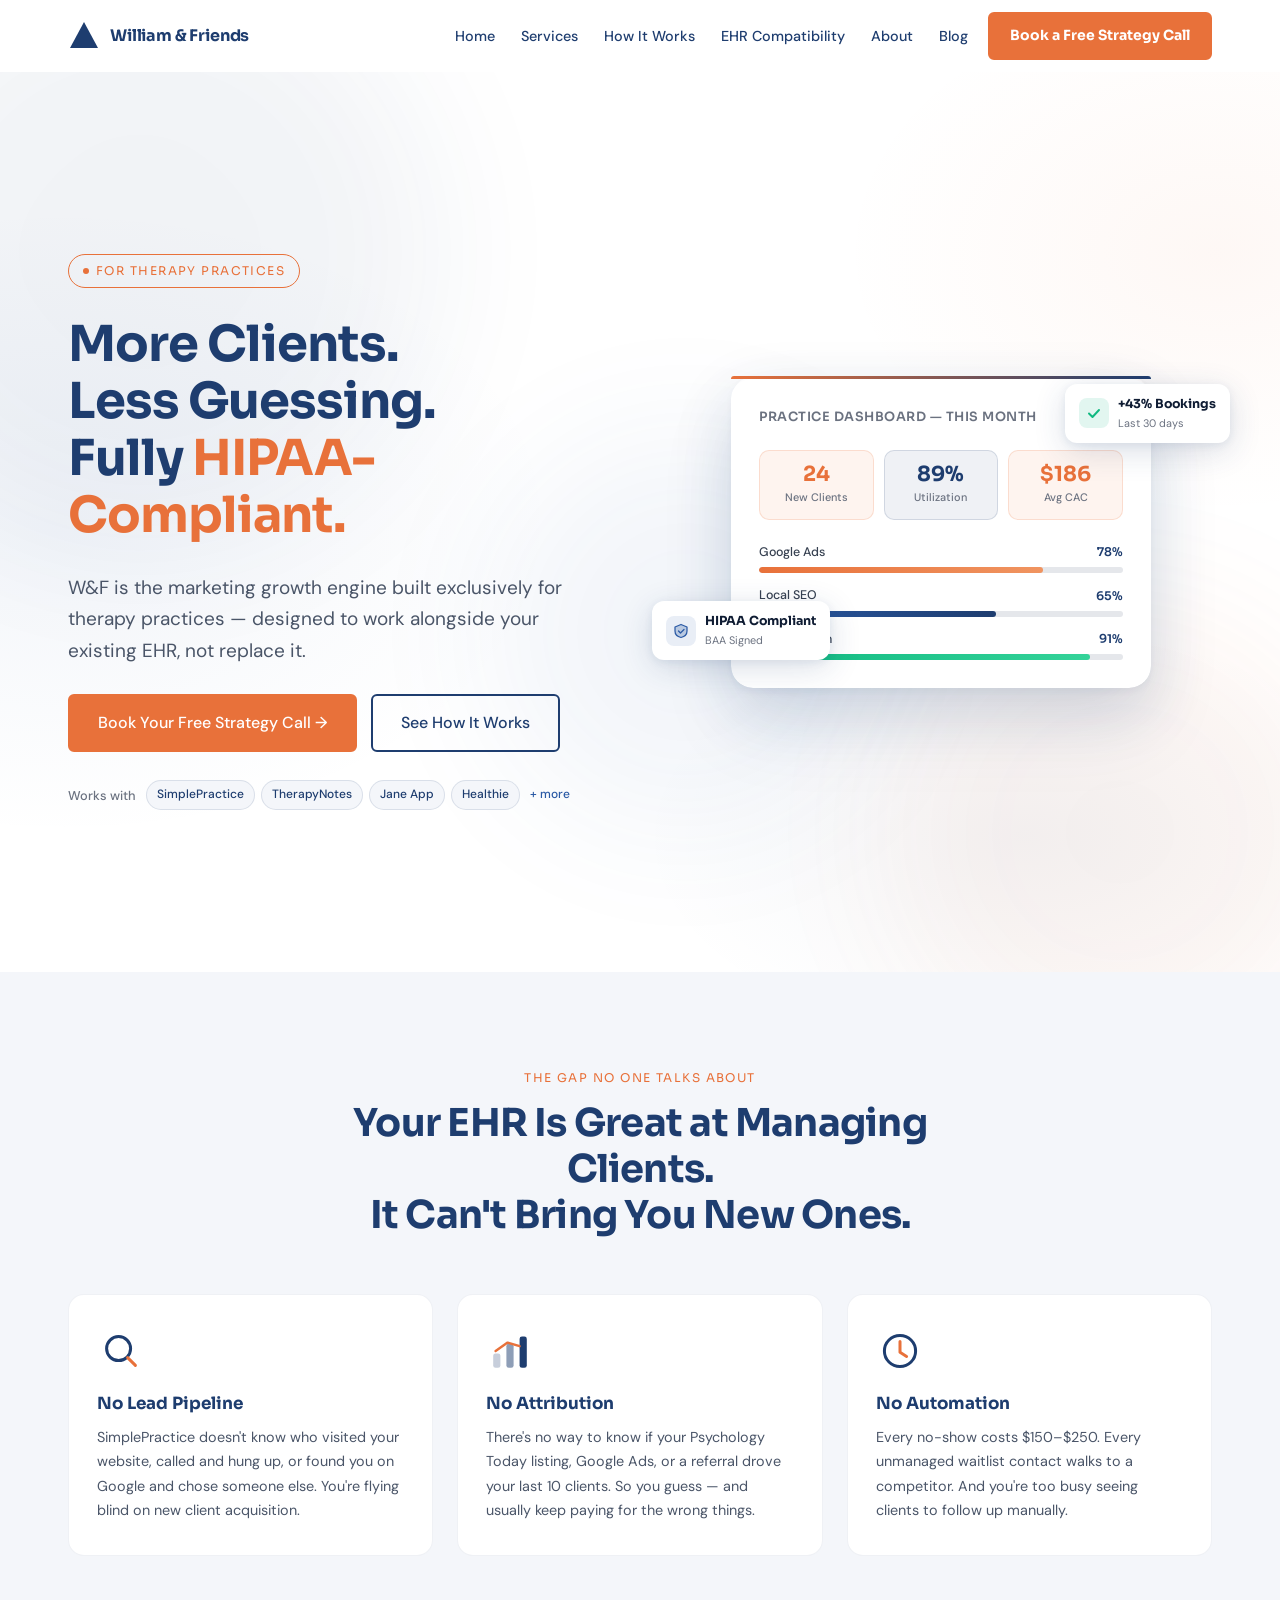
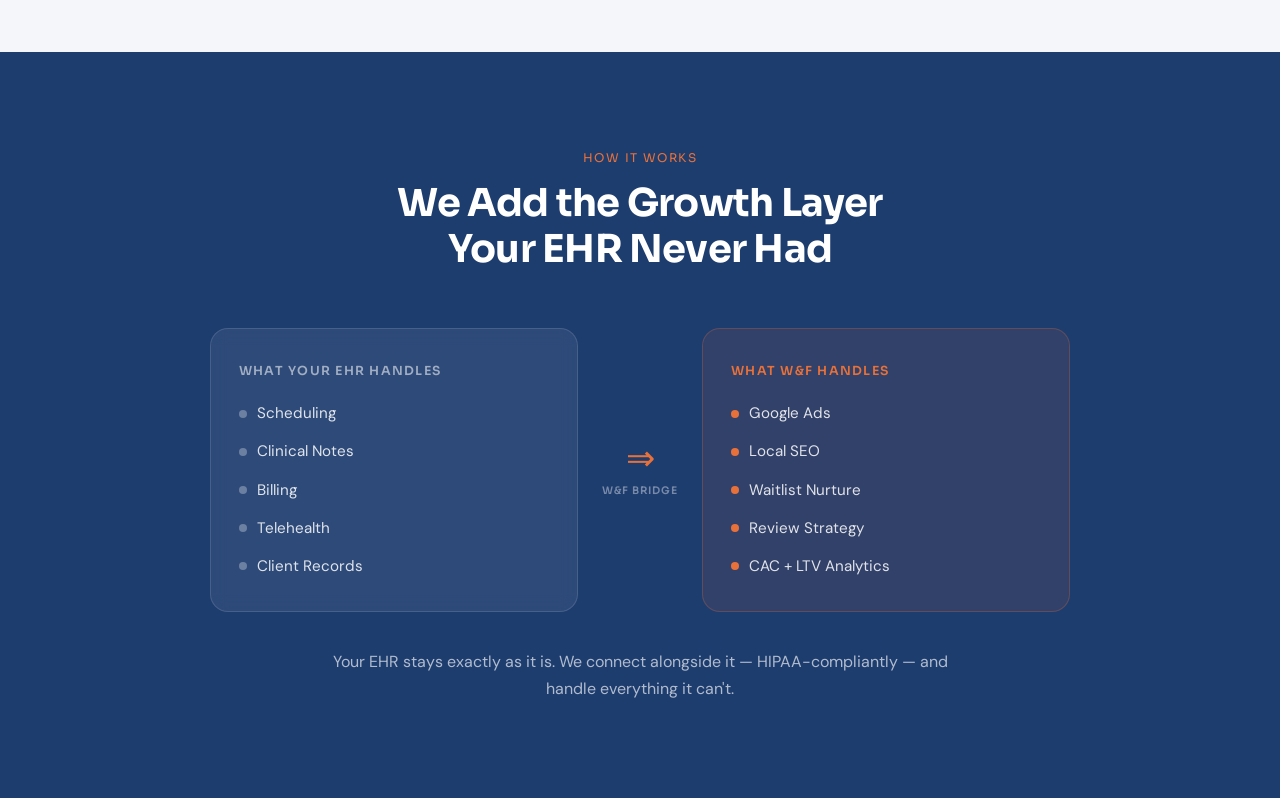
==== commit 59b48e77: "Add Problem and Solution sections to homepage #problem (light-gray bg): - Centered heading: "Your EH" ====
--- a/index.html
+++ b/index.html
@@ -733,7 +733,377 @@
     </div><!-- /.container -->
   </section>
 
+  <!-- ══════════════════════════════════════════════════════════════════════════
+       PROBLEM SECTION
+  ══════════════════════════════════════════════════════════════════════════ -->
+  <section id="problem" aria-labelledby="problem-heading">
+    <div class="container">
+
+      <div class="problem-header reveal">
+        <p class="overline">The Gap No One Talks About</p>
+        <h2 id="problem-heading">Your EHR Is Great at Managing Clients.<br>It Can't Bring You New Ones.</h2>
+      </div>
+
+      <div class="problem-grid">
+
+        <div class="problem-card reveal" style="transition-delay:0.05s;">
+          <div class="problem-card__icon" aria-hidden="true">
+            <svg viewBox="0 0 40 40" fill="none" xmlns="http://www.w3.org/2000/svg">
+              <circle cx="18" cy="18" r="10" stroke="#1E3D6F" stroke-width="2.5"/>
+              <path d="M25.5 25.5L32 32" stroke="#E8713A" stroke-width="2.5" stroke-linecap="round"/>
+            </svg>
+          </div>
+          <h3 class="problem-card__title">No Lead Pipeline</h3>
+          <p class="problem-card__body">SimplePractice doesn't know who visited your website, called and hung up, or found you on Google and chose someone else. You're flying blind on new client acquisition.</p>
+        </div>
+
+        <div class="problem-card reveal" style="transition-delay:0.15s;">
+          <div class="problem-card__icon" aria-hidden="true">
+            <svg viewBox="0 0 40 40" fill="none" xmlns="http://www.w3.org/2000/svg">
+              <rect x="6" y="22" width="6" height="12" rx="2" fill="#1E3D6F" opacity="0.25"/>
+              <rect x="17" y="14" width="6" height="20" rx="2" fill="#1E3D6F" opacity="0.5"/>
+              <rect x="28" y="8" width="6" height="26" rx="2" fill="#1E3D6F"/>
+              <path d="M8 20L18 13L28 16" stroke="#E8713A" stroke-width="2" stroke-linecap="round" stroke-linejoin="round"/>
+            </svg>
+          </div>
+          <h3 class="problem-card__title">No Attribution</h3>
+          <p class="problem-card__body">There's no way to know if your Psychology Today listing, Google Ads, or a referral drove your last 10 clients. So you guess — and usually keep paying for the wrong things.</p>
+        </div>
+
+        <div class="problem-card reveal" style="transition-delay:0.25s;">
+          <div class="problem-card__icon" aria-hidden="true">
+            <svg viewBox="0 0 40 40" fill="none" xmlns="http://www.w3.org/2000/svg">
+              <circle cx="20" cy="20" r="13" stroke="#1E3D6F" stroke-width="2.5"/>
+              <path d="M20 12v9l5.5 3.5" stroke="#E8713A" stroke-width="2.5" stroke-linecap="round" stroke-linejoin="round"/>
+            </svg>
+          </div>
+          <h3 class="problem-card__title">No Automation</h3>
+          <p class="problem-card__body">Every no-show costs $150–$250. Every unmanaged waitlist contact walks to a competitor. And you're too busy seeing clients to follow up manually.</p>
+        </div>
+
+      </div>
+    </div>
+  </section>
+
+  <!-- ══════════════════════════════════════════════════════════════════════════
+       SOLUTION SECTION
+  ══════════════════════════════════════════════════════════════════════════ -->
+  <section id="solution" aria-labelledby="solution-heading">
+    <div class="container">
+
+      <div class="solution-header reveal">
+        <p class="overline solution-overline">How It Works</p>
+        <h2 id="solution-heading" class="solution-h2">We Add the Growth Layer<br>Your EHR Never Had</h2>
+      </div>
+
+      <div class="solution-bridge-layout reveal" style="transition-delay:0.1s;">
+
+        <!-- Left card: EHR -->
+        <div class="sol-card sol-card--ehr">
+          <p class="sol-card__header">What Your EHR Handles</p>
+          <ul class="sol-card__list" role="list">
+            <li><span class="sol-dot sol-dot--muted" aria-hidden="true"></span>Scheduling</li>
+            <li><span class="sol-dot sol-dot--muted" aria-hidden="true"></span>Clinical Notes</li>
+            <li><span class="sol-dot sol-dot--muted" aria-hidden="true"></span>Billing</li>
+            <li><span class="sol-dot sol-dot--muted" aria-hidden="true"></span>Telehealth</li>
+            <li><span class="sol-dot sol-dot--muted" aria-hidden="true"></span>Client Records</li>
+          </ul>
+        </div>
+
+        <!-- Bridge arrow -->
+        <div class="sol-bridge" aria-hidden="true">
+          <div class="sol-bridge__arrow">&#8658;</div>
+          <span class="sol-bridge__label">W&amp;F Bridge</span>
+        </div>
+
+        <!-- Right card: W&F -->
+        <div class="sol-card sol-card--wf">
+          <p class="sol-card__header sol-card__header--orange">What W&amp;F Handles</p>
+          <ul class="sol-card__list" role="list">
+            <li><span class="sol-dot sol-dot--orange" aria-hidden="true"></span>Google Ads</li>
+            <li><span class="sol-dot sol-dot--orange" aria-hidden="true"></span>Local SEO</li>
+            <li><span class="sol-dot sol-dot--orange" aria-hidden="true"></span>Waitlist Nurture</li>
+            <li><span class="sol-dot sol-dot--orange" aria-hidden="true"></span>Review Strategy</li>
+            <li><span class="sol-dot sol-dot--orange" aria-hidden="true"></span>CAC + LTV Analytics</li>
+          </ul>
+        </div>
+
+      </div>
+
+      <p class="solution-caption reveal" style="transition-delay:0.2s;">
+        Your EHR stays exactly as it is. We connect alongside it&nbsp;—&nbsp;HIPAA-compliantly&nbsp;—&nbsp;and handle everything it can't.
+      </p>
+
+    </div>
+  </section>
+
   <!-- ── Footer placeholder (include _footer.html in subsequent chunks) ── -->
+
+  <style>
+    /* ─── Problem Section ─────────────────────────────────────────────────── */
+    #problem {
+      background: var(--light-gray);
+      padding: 96px 0;
+    }
+
+    .problem-header {
+      text-align: center;
+      max-width: 720px;
+      margin: 0 auto 56px;
+    }
+
+    .problem-header .overline {
+      margin-bottom: 12px;
+      display: block;
+    }
+
+    .problem-header h2 {
+      font-size: clamp(1.6rem, 3.2vw, 2.4rem);
+      letter-spacing: -0.02em;
+    }
+
+    .problem-grid {
+      display: grid;
+      grid-template-columns: repeat(3, 1fr);
+      gap: 24px;
+    }
+
+    .problem-card {
+      background: var(--white);
+      border-radius: 16px;
+      padding: 32px 28px;
+      border: 1px solid rgba(30, 61, 111, 0.07);
+      transition: transform 0.25s ease, box-shadow 0.25s ease, opacity 0.55s ease;
+    }
+
+    .problem-card:hover {
+      transform: translateY(-8px);
+      box-shadow: 0 16px 48px rgba(30, 61, 111, 0.13);
+    }
+
+    /* Override reveal transitions to preserve hover */
+    .problem-card.reveal {
+      transition: transform 0.25s ease, box-shadow 0.25s ease,
+                  opacity 0.55s ease, translate 0s;
+    }
+
+    .problem-card.reveal:not(.visible) {
+      opacity: 0;
+      transform: translateY(32px);
+    }
+
+    .problem-card.reveal.visible {
+      opacity: 1;
+      transform: translateY(0);
+    }
+
+    .problem-card.reveal.visible:hover {
+      transform: translateY(-8px);
+    }
+
+    .problem-card__icon {
+      width: 48px;
+      height: 48px;
+      margin-bottom: 18px;
+    }
+
+    .problem-card__icon svg {
+      width: 100%;
+      height: 100%;
+    }
+
+    .problem-card__title {
+      font-family: 'Sora', sans-serif;
+      font-weight: 700;
+      font-size: 1.05rem;
+      color: var(--navy);
+      margin-bottom: 10px;
+    }
+
+    .problem-card__body {
+      font-family: 'DM Sans', sans-serif;
+      font-size: 0.9rem;
+      color: #4a5568;
+      line-height: 1.7;
+    }
+
+    /* ─── Solution Section ────────────────────────────────────────────────── */
+    #solution {
+      background: var(--navy);
+      padding: 96px 0;
+      color: var(--white);
+    }
+
+    .solution-header {
+      text-align: center;
+      max-width: 640px;
+      margin: 0 auto 56px;
+    }
+
+    .solution-overline {
+      color: var(--orange);
+      display: block;
+      margin-bottom: 12px;
+    }
+
+    .solution-h2 {
+      color: var(--white);
+      font-size: clamp(1.6rem, 3.2vw, 2.4rem);
+      letter-spacing: -0.02em;
+    }
+
+    /* Bridge layout: 3-column with center arrow */
+    .solution-bridge-layout {
+      display: grid;
+      grid-template-columns: 1fr auto 1fr;
+      gap: 0;
+      align-items: center;
+      max-width: 860px;
+      margin: 0 auto;
+    }
+
+    /* Glass cards */
+    .sol-card {
+      border-radius: 18px;
+      padding: 32px 28px;
+    }
+
+    .sol-card--ehr {
+      background: rgba(255, 255, 255, 0.07);
+      border: 1px solid rgba(255, 255, 255, 0.12);
+      backdrop-filter: blur(8px);
+    }
+
+    .sol-card--wf {
+      background: rgba(232, 113, 58, 0.1);
+      border: 1px solid rgba(232, 113, 58, 0.25);
+    }
+
+    .sol-card__header {
+      font-family: 'Sora', sans-serif;
+      font-weight: 600;
+      font-size: 0.78rem;
+      letter-spacing: 0.1em;
+      text-transform: uppercase;
+      color: rgba(255, 255, 255, 0.55);
+      margin-bottom: 20px;
+    }
+
+    .sol-card__header--orange {
+      color: var(--orange);
+    }
+
+    .sol-card__list {
+      display: flex;
+      flex-direction: column;
+      gap: 13px;
+      list-style: none;
+      margin: 0;
+      padding: 0;
+    }
+
+    .sol-card__list li {
+      font-family: 'DM Sans', sans-serif;
+      font-size: 0.95rem;
+      color: rgba(255, 255, 255, 0.85);
+      display: flex;
+      align-items: center;
+      gap: 10px;
+    }
+
+    .sol-dot {
+      width: 8px;
+      height: 8px;
+      border-radius: 50%;
+      flex-shrink: 0;
+    }
+
+    .sol-dot--muted  { background: rgba(255, 255, 255, 0.3); }
+    .sol-dot--orange { background: var(--orange); }
+
+    /* Bridge arrow */
+    .sol-bridge {
+      display: flex;
+      flex-direction: column;
+      align-items: center;
+      gap: 6px;
+      padding: 0 24px;
+    }
+
+    .sol-bridge__arrow {
+      font-size: 2.2rem;
+      color: var(--orange);
+      line-height: 1;
+      animation: bridge-float 3s ease-in-out infinite;
+    }
+
+    @keyframes bridge-float {
+      0%, 100% { transform: translateX(0); opacity: 1; }
+      50%       { transform: translateX(6px); opacity: 0.7; }
+    }
+
+    .sol-bridge__label {
+      font-family: 'Sora', sans-serif;
+      font-size: 0.65rem;
+      font-weight: 600;
+      letter-spacing: 0.1em;
+      text-transform: uppercase;
+      color: rgba(255, 255, 255, 0.4);
+      white-space: nowrap;
+    }
+
+    /* Caption below layout */
+    .solution-caption {
+      text-align: center;
+      font-family: 'DM Sans', sans-serif;
+      font-size: 1rem;
+      color: rgba(255, 255, 255, 0.65);
+      max-width: 620px;
+      margin: 36px auto 0;
+      line-height: 1.7;
+    }
+
+    /* ─── Responsive ──────────────────────────────────────────────────────── */
+    @media (max-width: 1024px) {
+      .problem-grid {
+        grid-template-columns: repeat(3, 1fr);
+        gap: 16px;
+      }
+    }
+
+    @media (max-width: 768px) {
+      #problem { padding: 72px 0; }
+      #solution { padding: 72px 0; }
+
+      .problem-grid {
+        grid-template-columns: 1fr;
+        gap: 16px;
+      }
+
+      .solution-bridge-layout {
+        grid-template-columns: 1fr;
+        grid-template-rows: auto auto auto;
+        gap: 16px;
+      }
+
+      .sol-bridge {
+        flex-direction: row;
+        justify-content: center;
+        padding: 4px 0;
+      }
+
+      .sol-bridge__arrow {
+        font-size: 1.6rem;
+        transform: rotate(90deg);
+        animation: bridge-float-mobile 3s ease-in-out infinite;
+      }
+
+      @keyframes bridge-float-mobile {
+        0%, 100% { transform: rotate(90deg) translateX(0); opacity: 1; }
+        50%       { transform: rotate(90deg) translateX(4px); opacity: 0.7; }
+      }
+    }
+  </style>
 
   <script>
     // ─── Scroll progress bar ─────────────────────────────────────────────────
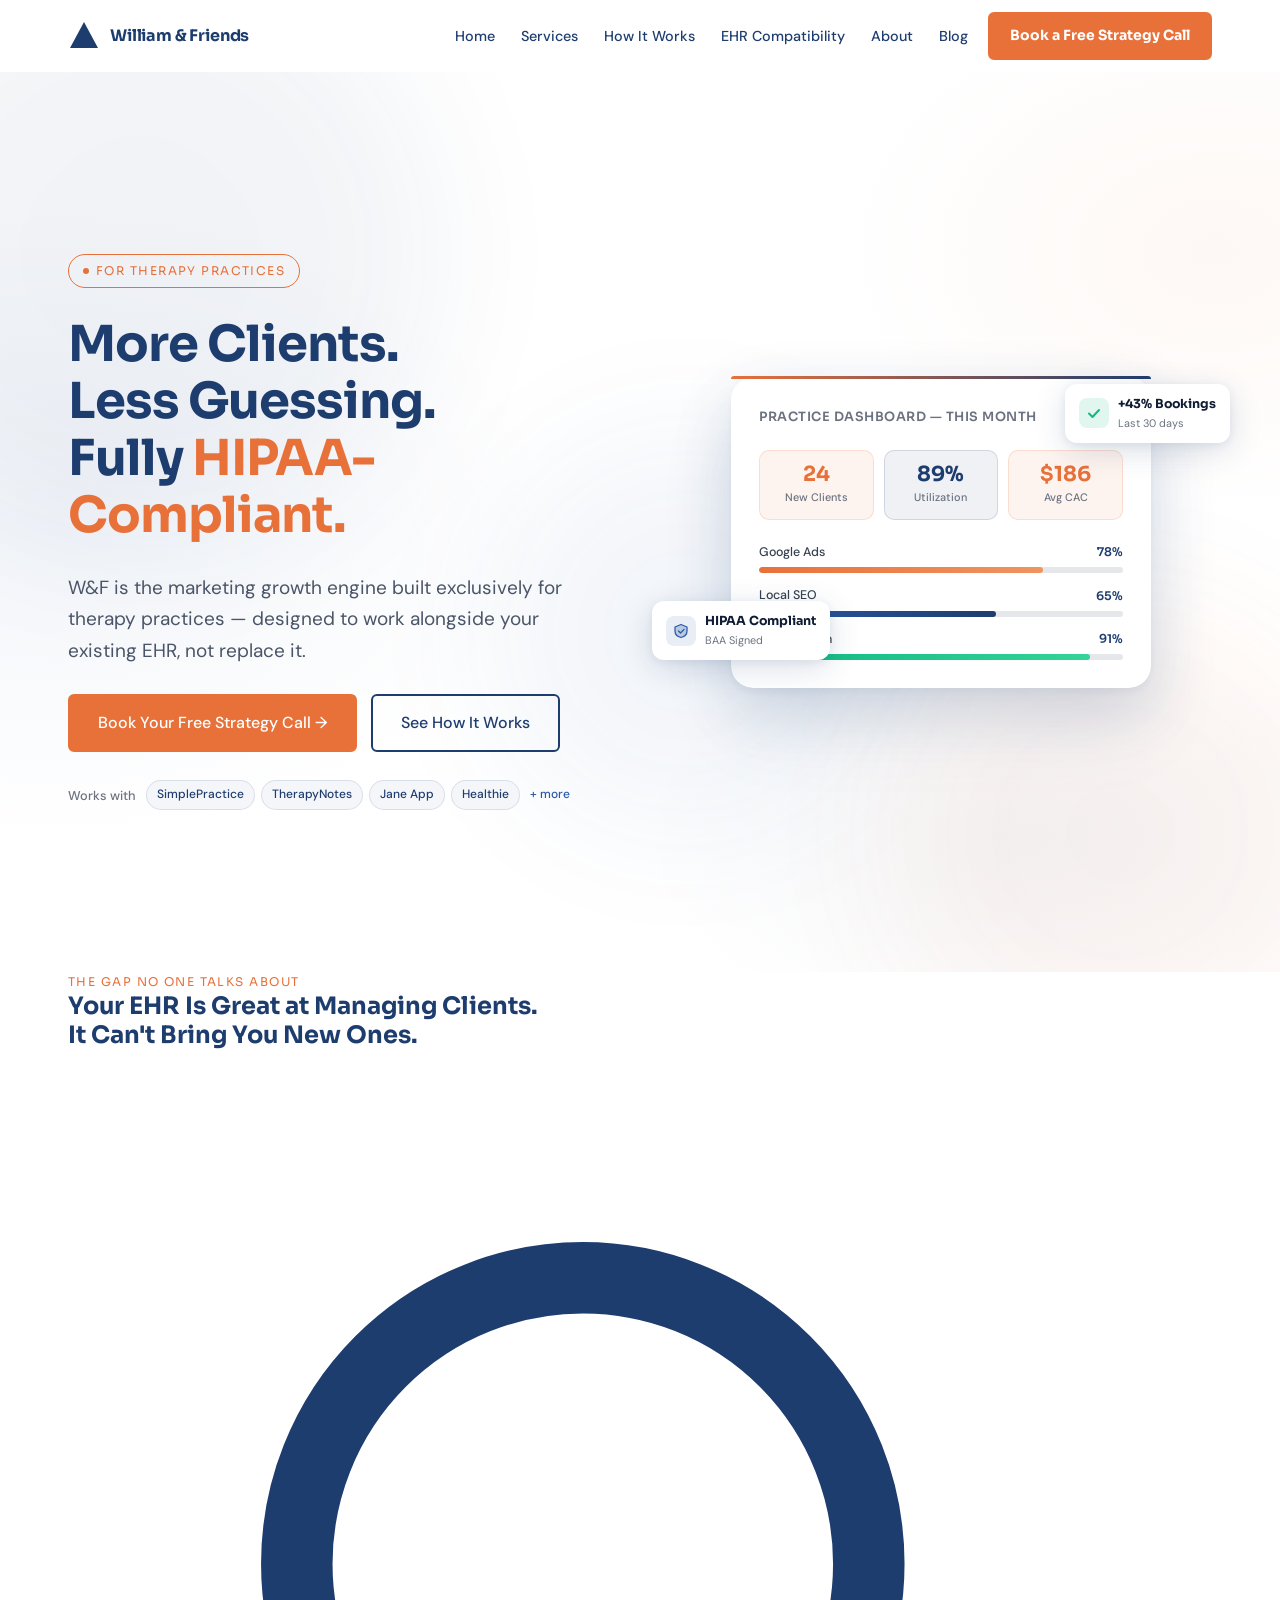
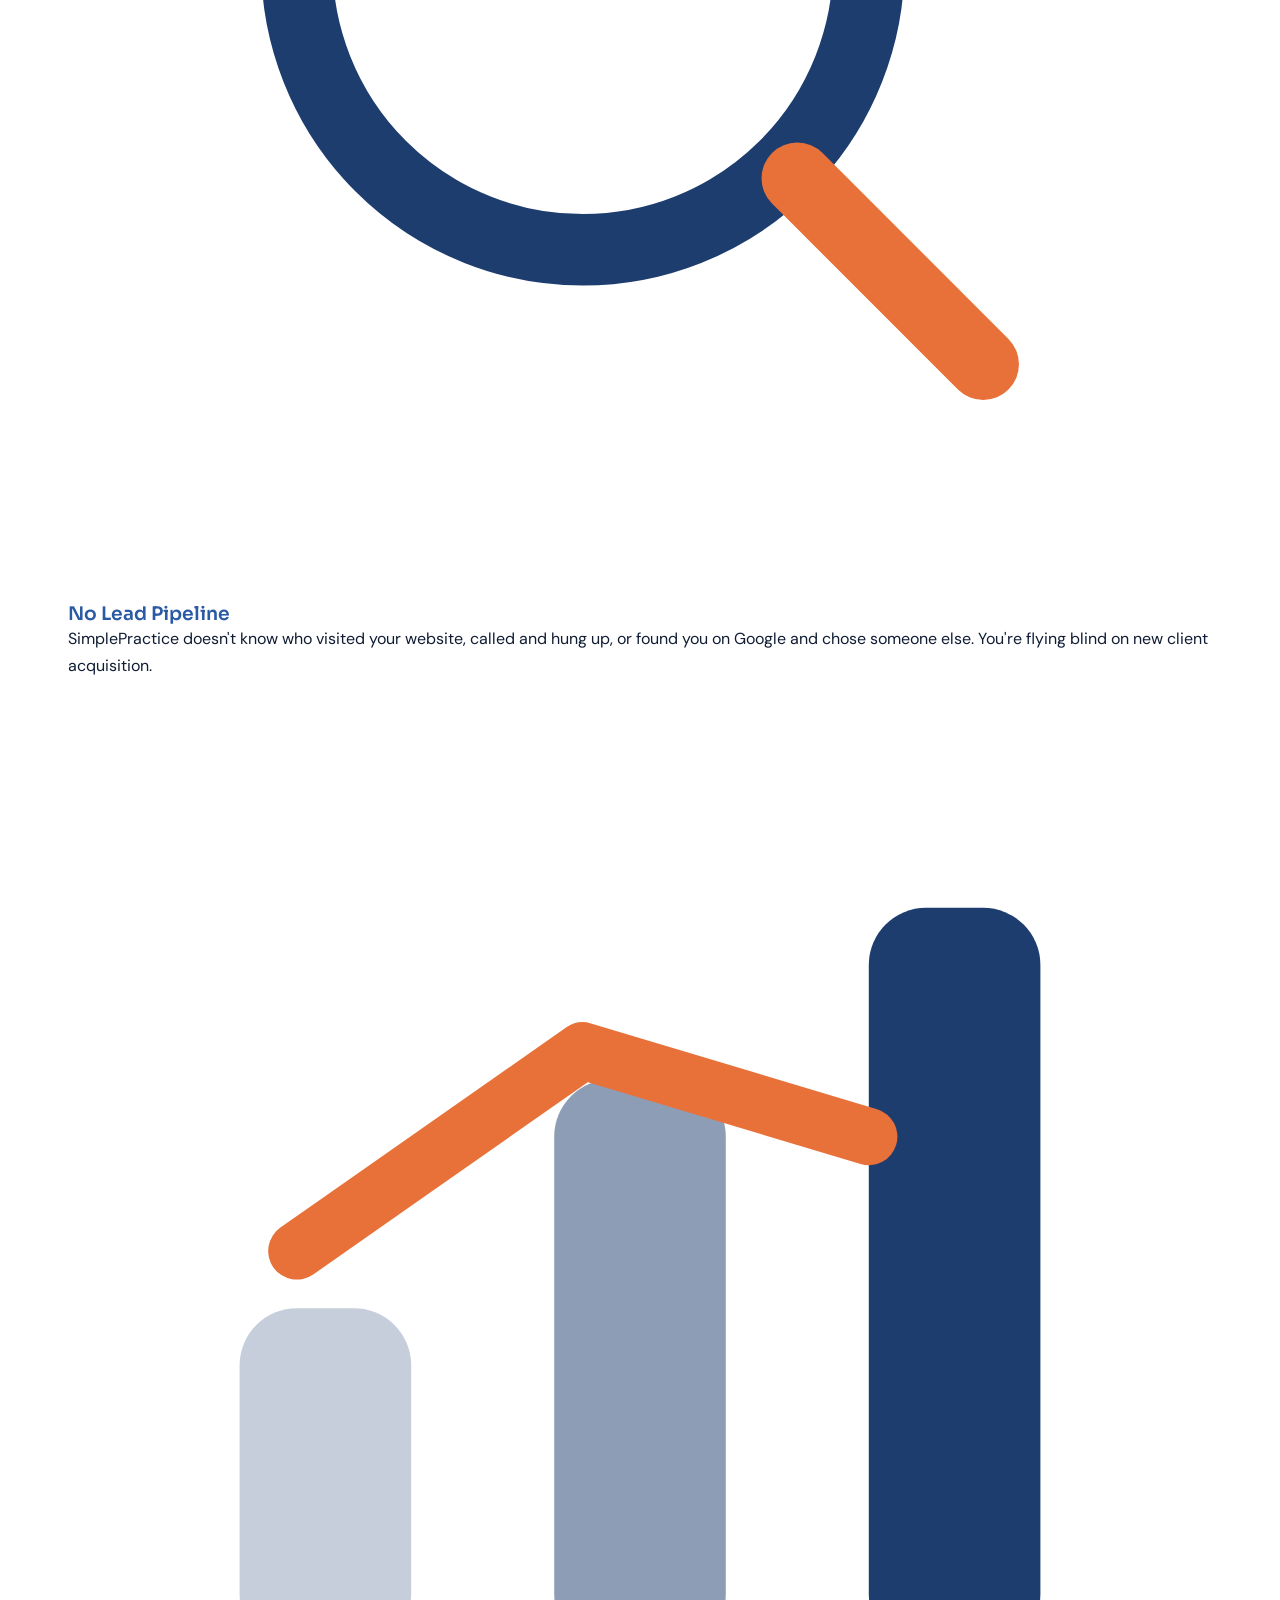
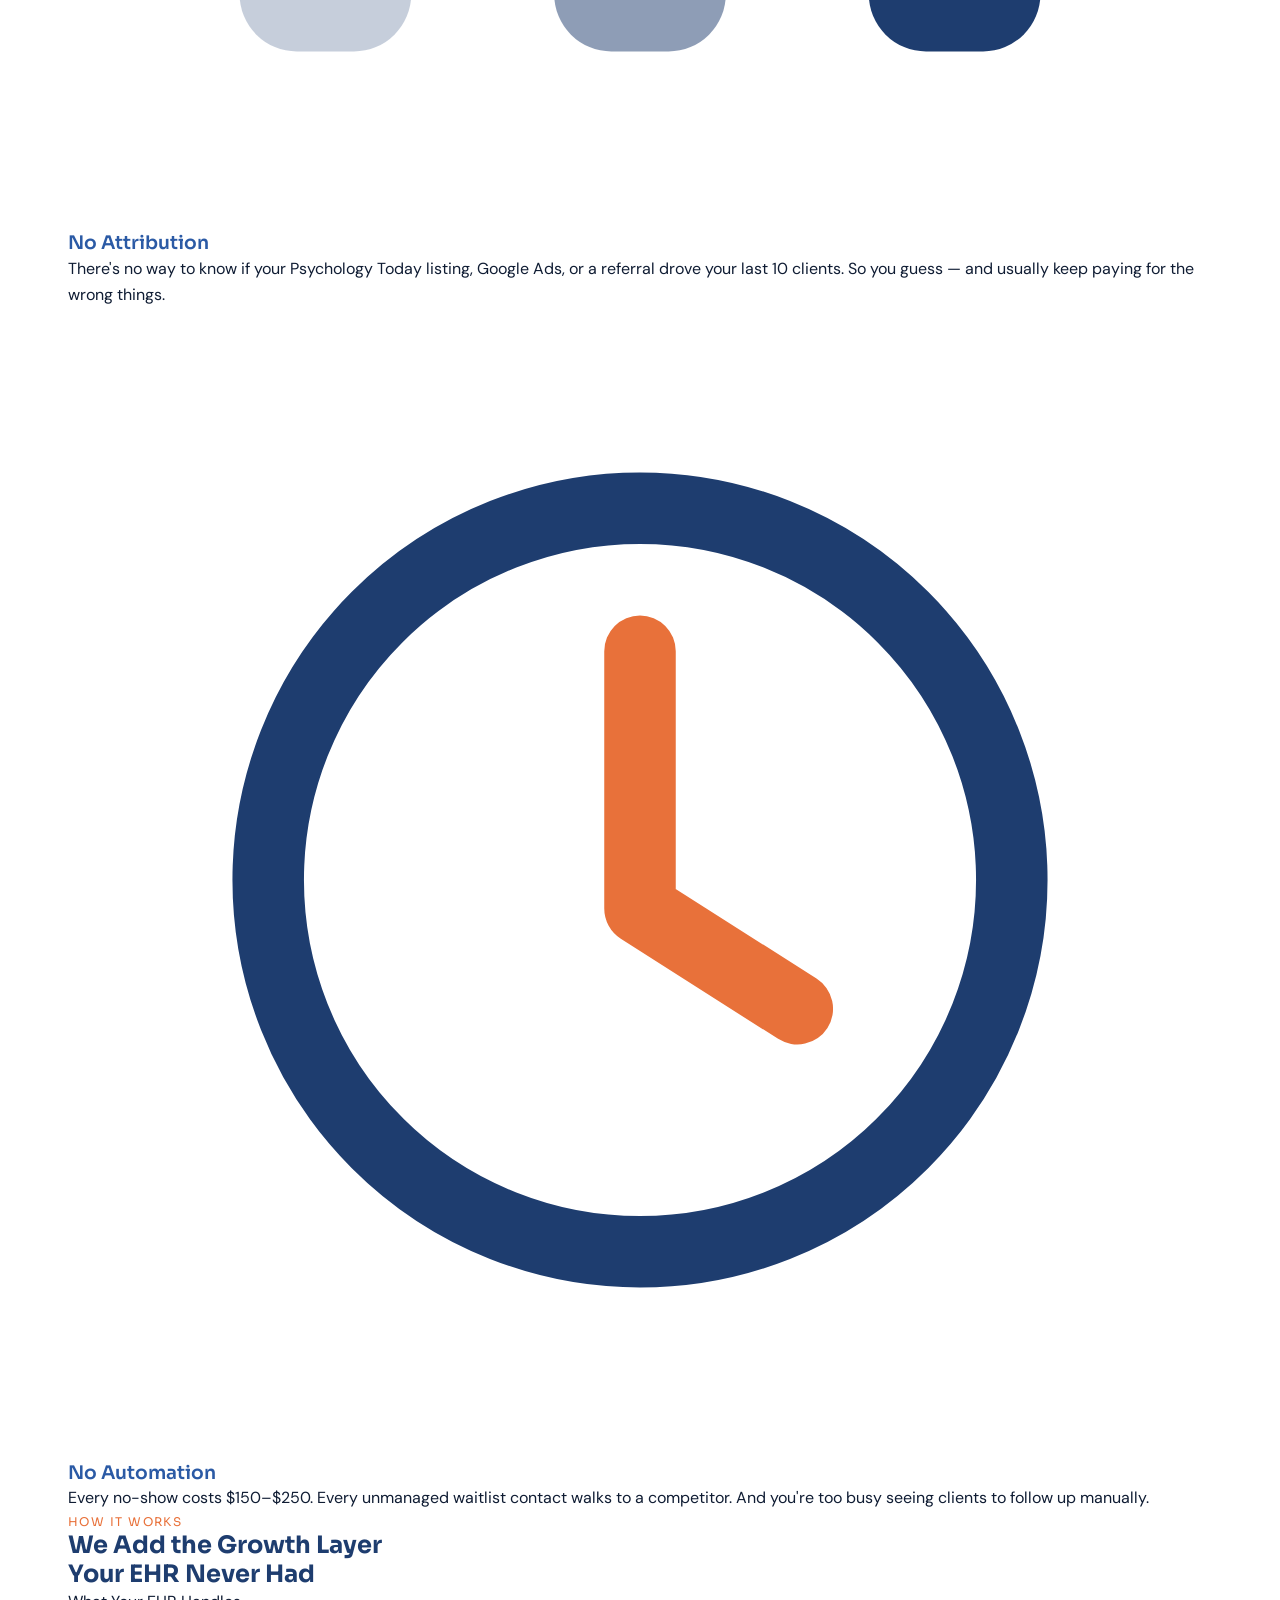
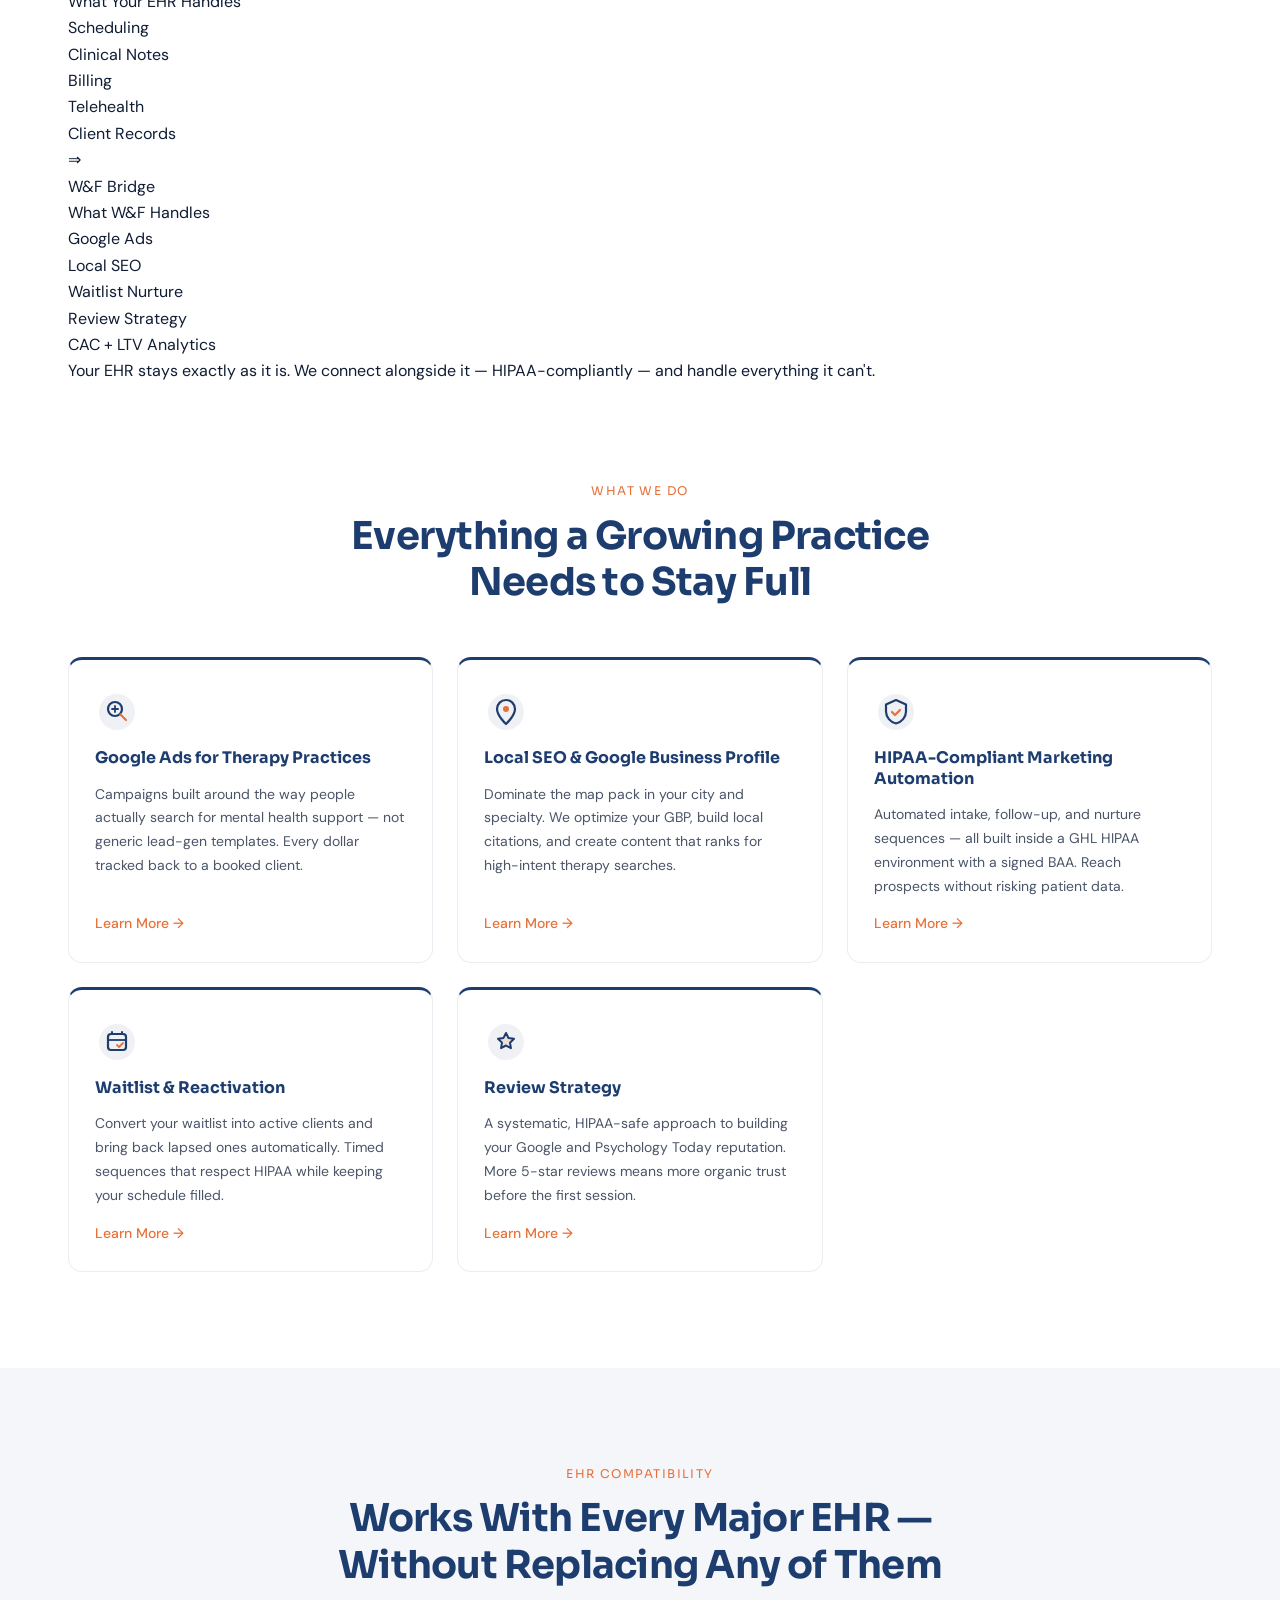
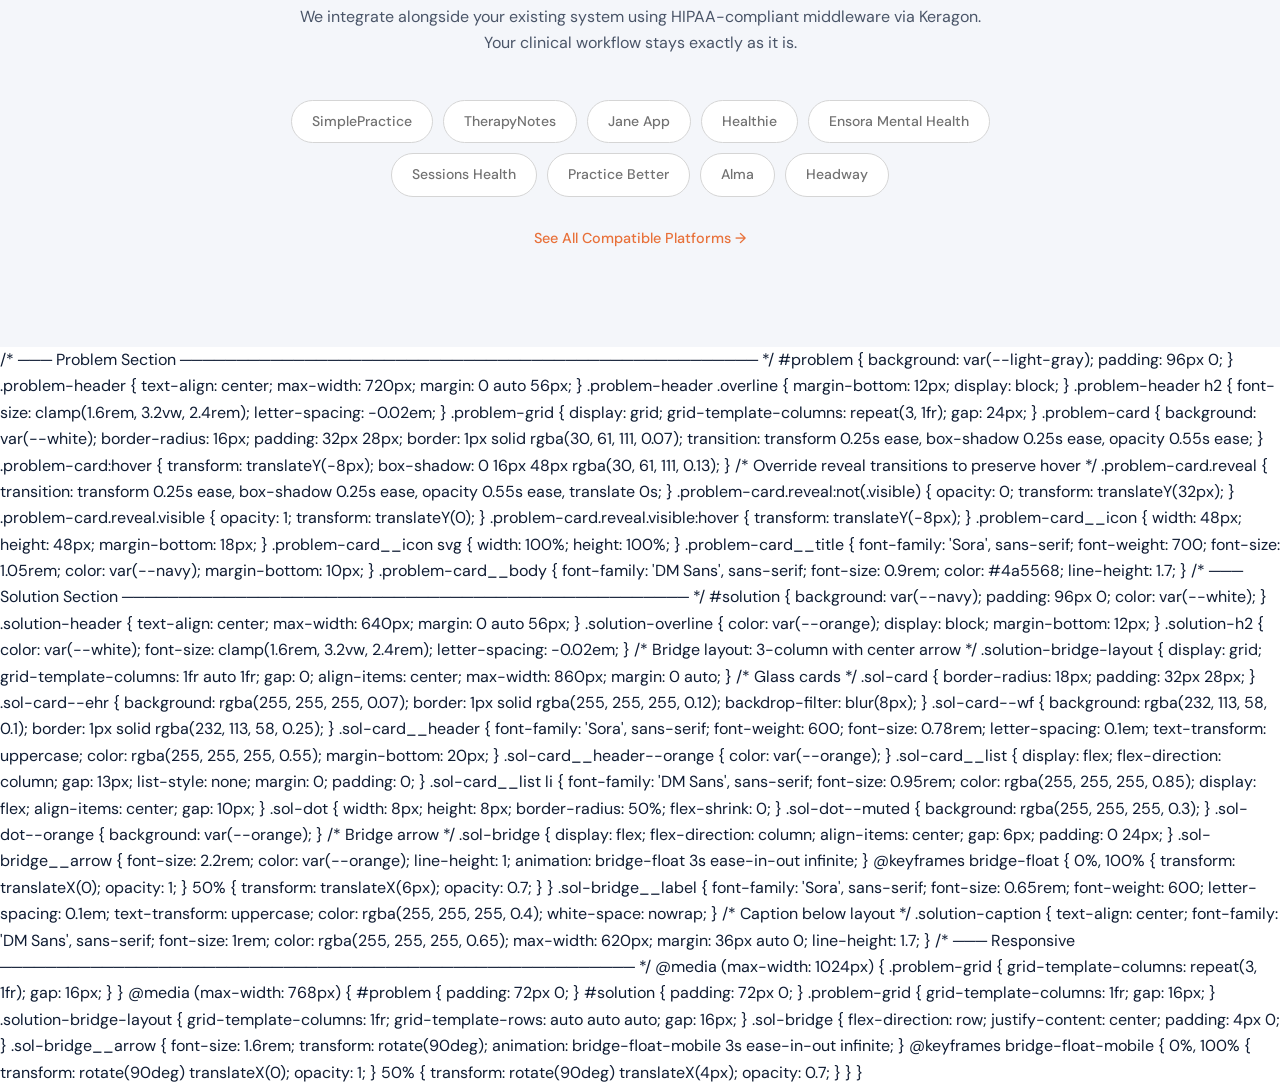
==== commit d80dd9fc: "Add Services and EHR Compatibility sections to homepage #services (white bg): - Centered heading: "E" ====
--- a/index.html
+++ b/index.html
@@ -837,9 +837,342 @@
     </div>
   </section>
 
+  <!-- ══════════════════════════════════════════════════════════════════════════
+       SERVICES SECTION
+  ══════════════════════════════════════════════════════════════════════════ -->
+  <section id="services" aria-labelledby="services-heading">
+    <div class="container">
+
+      <div class="services-header reveal">
+        <p class="overline">What We Do</p>
+        <h2 id="services-heading">Everything a Growing Practice Needs to Stay Full</h2>
+      </div>
+
+      <div class="services-grid">
+
+        <!-- Card 1: Google Ads -->
+        <article class="svc-card reveal" style="transition-delay:0.05s;">
+          <div class="svc-card__icon" aria-hidden="true">
+            <svg viewBox="0 0 44 44" fill="none" xmlns="http://www.w3.org/2000/svg">
+              <circle cx="22" cy="22" r="18" fill="rgba(30,61,111,0.07)"/>
+              <circle cx="20" cy="19" r="7" stroke="#1E3D6F" stroke-width="2.2"/>
+              <path d="M25.5 24.5L31 30" stroke="#E8713A" stroke-width="2.2" stroke-linecap="round"/>
+              <path d="M17 19h6M20 16v6" stroke="#1E3D6F" stroke-width="1.8" stroke-linecap="round"/>
+            </svg>
+          </div>
+          <h3 class="svc-card__title">Google Ads for Therapy Practices</h3>
+          <p class="svc-card__body">Campaigns built around the way people actually search for mental health support — not generic lead-gen templates. Every dollar tracked back to a booked client.</p>
+          <a href="/services/google-ads-therapy-practices" class="svc-card__link">Learn More &rarr;</a>
+        </article>
+
+        <!-- Card 2: Local SEO -->
+        <article class="svc-card reveal" style="transition-delay:0.1s;">
+          <div class="svc-card__icon" aria-hidden="true">
+            <svg viewBox="0 0 44 44" fill="none" xmlns="http://www.w3.org/2000/svg">
+              <circle cx="22" cy="22" r="18" fill="rgba(30,61,111,0.07)"/>
+              <path d="M22 10c-4.97 0-9 4.03-9 9 0 6.75 9 15 9 15s9-8.25 9-15c0-4.97-4.03-9-9-9z" stroke="#1E3D6F" stroke-width="2.2" stroke-linejoin="round"/>
+              <circle cx="22" cy="19" r="3" fill="#E8713A"/>
+            </svg>
+          </div>
+          <h3 class="svc-card__title">Local SEO &amp; Google Business Profile</h3>
+          <p class="svc-card__body">Dominate the map pack in your city and specialty. We optimize your GBP, build local citations, and create content that ranks for high-intent therapy searches.</p>
+          <a href="/services/local-seo-mental-health-practices" class="svc-card__link">Learn More &rarr;</a>
+        </article>
+
+        <!-- Card 3: HIPAA Automation -->
+        <article class="svc-card reveal" style="transition-delay:0.15s;">
+          <div class="svc-card__icon" aria-hidden="true">
+            <svg viewBox="0 0 44 44" fill="none" xmlns="http://www.w3.org/2000/svg">
+              <circle cx="22" cy="22" r="18" fill="rgba(30,61,111,0.07)"/>
+              <path d="M22 10l-10 4.5v7c0 5.52 4.27 10.69 10 12 5.73-1.31 10-6.48 10-12v-7L22 10z" stroke="#1E3D6F" stroke-width="2.2" stroke-linejoin="round"/>
+              <path d="M18 22l3 3 5-5" stroke="#E8713A" stroke-width="2.2" stroke-linecap="round" stroke-linejoin="round"/>
+            </svg>
+          </div>
+          <h3 class="svc-card__title">HIPAA-Compliant Marketing Automation</h3>
+          <p class="svc-card__body">Automated intake, follow-up, and nurture sequences — all built inside a GHL HIPAA environment with a signed BAA. Reach prospects without risking patient data.</p>
+          <a href="/services/hipaa-marketing-automation" class="svc-card__link">Learn More &rarr;</a>
+        </article>
+
+        <!-- Card 4: Waitlist & Reactivation -->
+        <article class="svc-card reveal" style="transition-delay:0.05s;">
+          <div class="svc-card__icon" aria-hidden="true">
+            <svg viewBox="0 0 44 44" fill="none" xmlns="http://www.w3.org/2000/svg">
+              <circle cx="22" cy="22" r="18" fill="rgba(30,61,111,0.07)"/>
+              <rect x="13" y="14" width="18" height="16" rx="3" stroke="#1E3D6F" stroke-width="2.2"/>
+              <path d="M17 14v-2M27 14v-2" stroke="#1E3D6F" stroke-width="2" stroke-linecap="round"/>
+              <path d="M13 20h18" stroke="#1E3D6F" stroke-width="1.8"/>
+              <path d="M22 25l2 2 4-4" stroke="#E8713A" stroke-width="1.8" stroke-linecap="round" stroke-linejoin="round"/>
+            </svg>
+          </div>
+          <h3 class="svc-card__title">Waitlist &amp; Reactivation</h3>
+          <p class="svc-card__body">Convert your waitlist into active clients and bring back lapsed ones automatically. Timed sequences that respect HIPAA while keeping your schedule filled.</p>
+          <a href="/services/waitlist-reactivation-therapy" class="svc-card__link">Learn More &rarr;</a>
+        </article>
+
+        <!-- Card 5: Review Strategy -->
+        <article class="svc-card reveal" style="transition-delay:0.1s;">
+          <div class="svc-card__icon" aria-hidden="true">
+            <svg viewBox="0 0 44 44" fill="none" xmlns="http://www.w3.org/2000/svg">
+              <circle cx="22" cy="22" r="18" fill="rgba(30,61,111,0.07)"/>
+              <path d="M22 13l2.47 5.01 5.53.8-4 3.9.94 5.49L22 25.51l-4.94 2.59.94-5.49-4-3.9 5.53-.8L22 13z" stroke="#1E3D6F" stroke-width="2" stroke-linejoin="round" fill="rgba(232,113,58,0.15)"/>
+            </svg>
+          </div>
+          <h3 class="svc-card__title">Review Strategy</h3>
+          <p class="svc-card__body">A systematic, HIPAA-safe approach to building your Google and Psychology Today reputation. More 5-star reviews means more organic trust before the first session.</p>
+          <a href="/services/therapy-practice-reviews" class="svc-card__link">Learn More &rarr;</a>
+        </article>
+
+      </div>
+    </div>
+  </section>
+
+  <!-- ══════════════════════════════════════════════════════════════════════════
+       EHR COMPATIBILITY SECTION
+  ══════════════════════════════════════════════════════════════════════════ -->
+  <section id="ehr" aria-labelledby="ehr-heading">
+    <div class="container">
+
+      <div class="ehr-header reveal">
+        <p class="overline">EHR Compatibility</p>
+        <h2 id="ehr-heading">Works With Every Major EHR —<br>Without Replacing Any of Them</h2>
+        <p class="ehr-sub">We integrate alongside your existing system using HIPAA-compliant middleware via Keragon. Your clinical workflow stays exactly as it is.</p>
+      </div>
+
+      <div class="ehr-pills reveal" style="transition-delay:0.1s;" role="list" aria-label="Compatible EHR platforms">
+        <span class="ehr-pill" role="listitem">SimplePractice</span>
+        <span class="ehr-pill" role="listitem">TherapyNotes</span>
+        <span class="ehr-pill" role="listitem">Jane App</span>
+        <span class="ehr-pill" role="listitem">Healthie</span>
+        <span class="ehr-pill" role="listitem">Ensora Mental Health</span>
+        <span class="ehr-pill" role="listitem">Sessions Health</span>
+        <span class="ehr-pill" role="listitem">Practice Better</span>
+        <span class="ehr-pill" role="listitem">Alma</span>
+        <span class="ehr-pill" role="listitem">Headway</span>
+      </div>
+
+      <div class="ehr-cta reveal" style="transition-delay:0.2s;">
+        <a href="/ehr-integration" class="ehr-more-link">See All Compatible Platforms &rarr;</a>
+      </div>
+
+    </div>
+  </section>
+
   <!-- ── Footer placeholder (include _footer.html in subsequent chunks) ── -->
 
   <style>
+    /* ─── Services Section ────────────────────────────────────────────────── */
+    #services {
+      background: var(--white);
+      padding: 96px 0;
+    }
+
+    .services-header {
+      text-align: center;
+      max-width: 680px;
+      margin: 0 auto 52px;
+    }
+
+    .services-header .overline {
+      display: block;
+      margin-bottom: 12px;
+    }
+
+    .services-header h2 {
+      font-size: clamp(1.6rem, 3.2vw, 2.4rem);
+      letter-spacing: -0.02em;
+    }
+
+    /* 3-col grid — last 2 cards centred */
+    .services-grid {
+      display: grid;
+      grid-template-columns: repeat(3, 1fr);
+      gap: 24px;
+    }
+
+    /* Push last 2 cards into columns 1–2 of an implied 6-col track
+       so they sit centred under the top row */
+    .services-grid .svc-card:nth-child(4) { grid-column: 1; }
+    .services-grid .svc-card:nth-child(5) { grid-column: 2; }
+
+    .svc-card {
+      background: var(--white);
+      border-radius: 14px;
+      padding: 30px 26px 26px;
+      border: 1px solid rgba(30, 61, 111, 0.09);
+      border-top: 3px solid var(--navy);
+      transition: border-top-color 0.2s ease, border-top-width 0.2s ease,
+                  box-shadow 0.25s ease, transform 0.25s ease,
+                  opacity 0.55s ease;
+      display: flex;
+      flex-direction: column;
+      gap: 14px;
+    }
+
+    .svc-card:hover {
+      border-top-color: var(--orange);
+      border-top-width: 5px;
+      box-shadow: 0 12px 40px rgba(30, 61, 111, 0.12);
+      transform: translateY(-4px);
+    }
+
+    /* Keep reveal compatible with hover */
+    .svc-card.reveal:not(.visible) {
+      opacity: 0;
+      transform: translateY(32px);
+    }
+
+    .svc-card.reveal.visible {
+      opacity: 1;
+      transform: translateY(0);
+    }
+
+    .svc-card.reveal.visible:hover {
+      transform: translateY(-4px);
+    }
+
+    .svc-card__icon {
+      width: 44px;
+      height: 44px;
+      transition: transform 0.25s ease;
+    }
+
+    .svc-card:hover .svc-card__icon {
+      transform: scale(1.12);
+    }
+
+    .svc-card__title {
+      font-family: 'Sora', sans-serif;
+      font-weight: 700;
+      font-size: 1rem;
+      color: var(--navy);
+      line-height: 1.3;
+    }
+
+    .svc-card__body {
+      font-family: 'DM Sans', sans-serif;
+      font-size: 0.875rem;
+      color: #4a5568;
+      line-height: 1.7;
+      flex: 1;
+    }
+
+    .svc-card__link {
+      font-family: 'DM Sans', sans-serif;
+      font-weight: 500;
+      font-size: 0.875rem;
+      color: var(--orange);
+      text-decoration: none;
+      transition: color 0.2s ease, letter-spacing 0.2s ease;
+      align-self: flex-start;
+    }
+
+    .svc-card__link:hover {
+      color: #d4622e;
+      letter-spacing: 0.01em;
+    }
+
+    /* ─── EHR Section ─────────────────────────────────────────────────────── */
+    #ehr {
+      background: var(--light-gray);
+      padding: 96px 0;
+    }
+
+    .ehr-header {
+      text-align: center;
+      max-width: 700px;
+      margin: 0 auto 44px;
+    }
+
+    .ehr-header .overline {
+      display: block;
+      margin-bottom: 12px;
+    }
+
+    .ehr-header h2 {
+      font-size: clamp(1.6rem, 3.2vw, 2.4rem);
+      letter-spacing: -0.02em;
+      margin-bottom: 16px;
+    }
+
+    .ehr-sub {
+      font-family: 'DM Sans', sans-serif;
+      font-size: 1rem;
+      color: #4a5568;
+      line-height: 1.65;
+    }
+
+    .ehr-pills {
+      display: flex;
+      flex-wrap: wrap;
+      gap: 10px;
+      justify-content: center;
+      max-width: 800px;
+      margin: 0 auto;
+    }
+
+    .ehr-pill {
+      font-family: 'DM Sans', sans-serif;
+      font-weight: 500;
+      font-size: 0.875rem;
+      color: #6b7280;
+      background: var(--white);
+      border: 1.5px solid #d1d5db;
+      border-radius: 100px;
+      padding: 9px 20px;
+      transition: color 0.2s ease, border-color 0.2s ease,
+                  box-shadow 0.2s ease, transform 0.2s ease;
+      cursor: default;
+      filter: grayscale(1);
+    }
+
+    .ehr-pill:hover {
+      color: var(--navy);
+      border-color: var(--navy);
+      box-shadow: 0 4px 14px rgba(30, 61, 111, 0.1);
+      transform: translateY(-2px);
+      filter: grayscale(0);
+    }
+
+    .ehr-cta {
+      text-align: center;
+      margin-top: 28px;
+    }
+
+    .ehr-more-link {
+      font-family: 'DM Sans', sans-serif;
+      font-weight: 500;
+      font-size: 0.9rem;
+      color: var(--orange);
+      text-decoration: none;
+      transition: color 0.2s ease, letter-spacing 0.2s ease;
+    }
+
+    .ehr-more-link:hover {
+      color: #d4622e;
+      letter-spacing: 0.01em;
+    }
+
+    /* ─── Responsive ──────────────────────────────────────────────────────── */
+    @media (max-width: 1024px) {
+      .services-grid {
+        grid-template-columns: repeat(3, 1fr);
+      }
+    }
+
+    @media (max-width: 768px) {
+      #services { padding: 72px 0; }
+      #ehr      { padding: 72px 0; }
+
+      .services-grid {
+        grid-template-columns: 1fr;
+      }
+
+      .services-grid .svc-card:nth-child(4),
+      .services-grid .svc-card:nth-child(5) {
+        grid-column: auto;
+      }
+    }
+  </style>
     /* ─── Problem Section ─────────────────────────────────────────────────── */
     #problem {
       background: var(--light-gray);
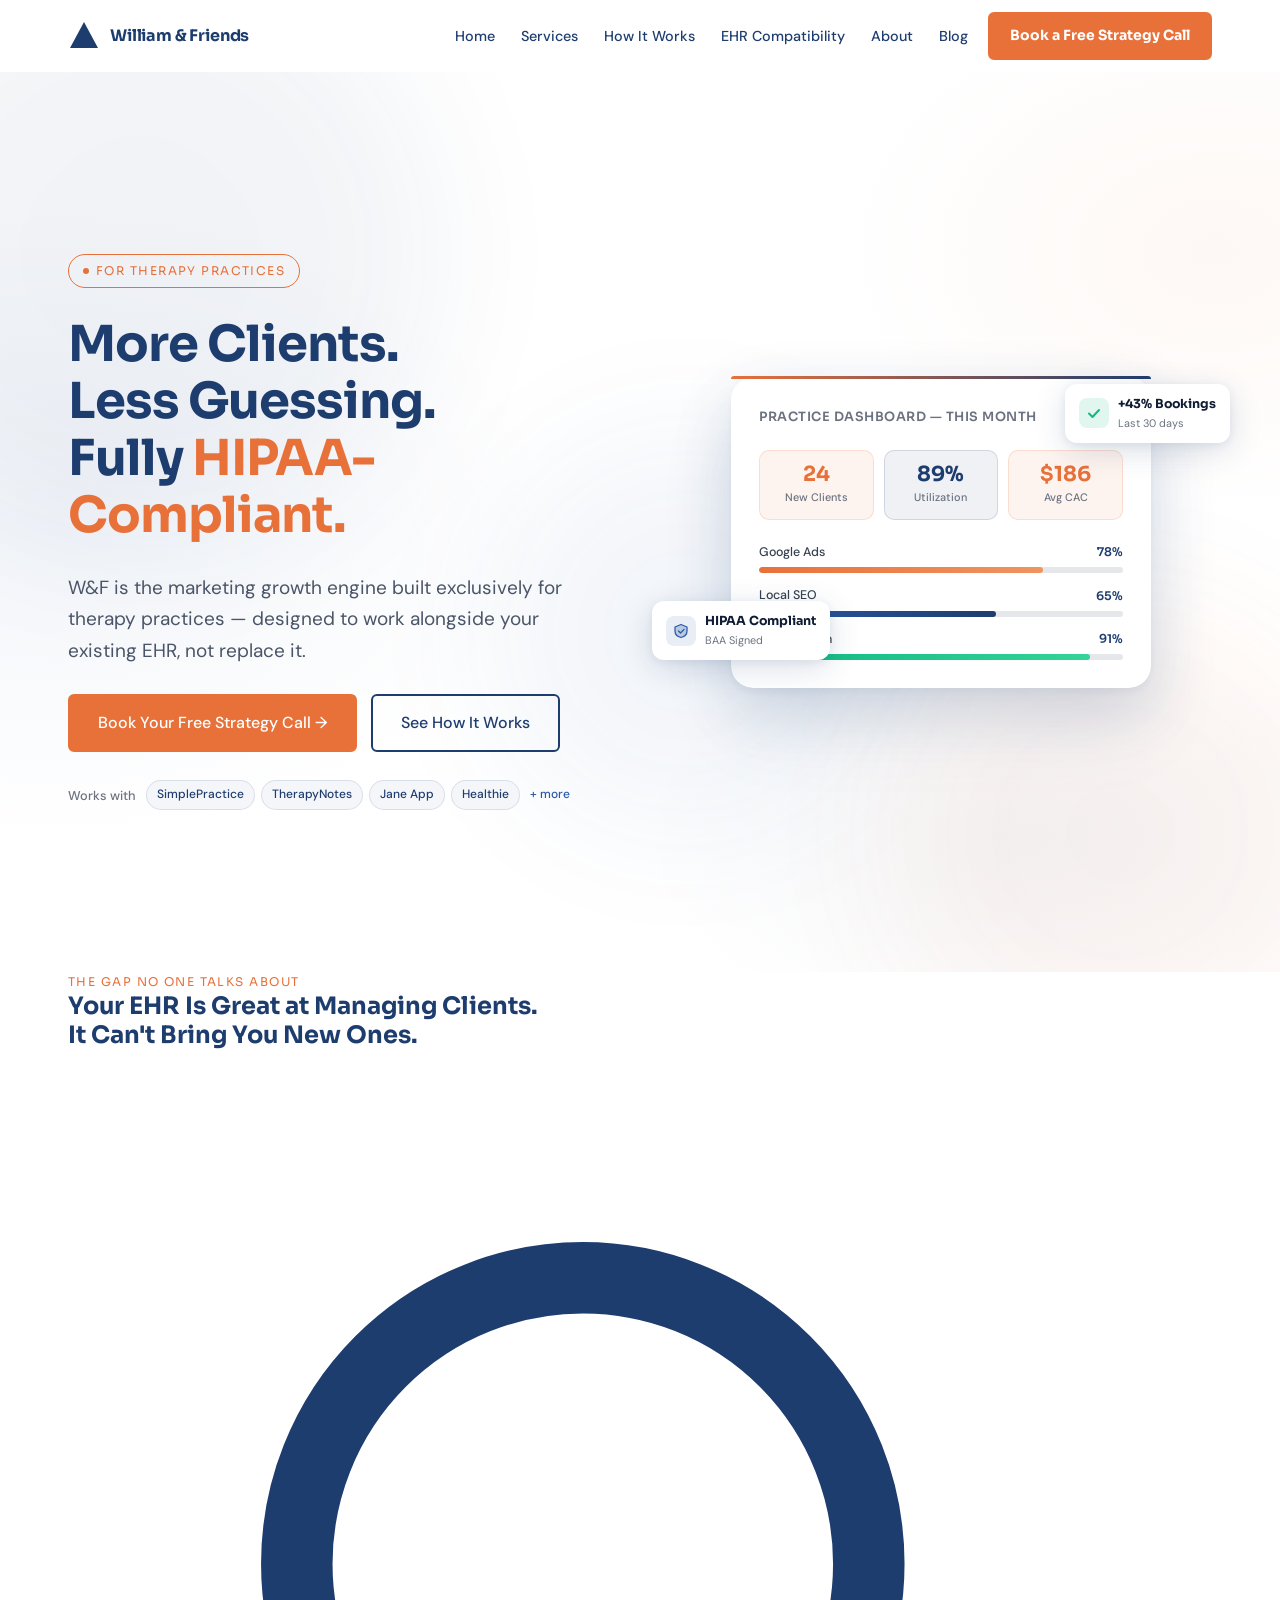
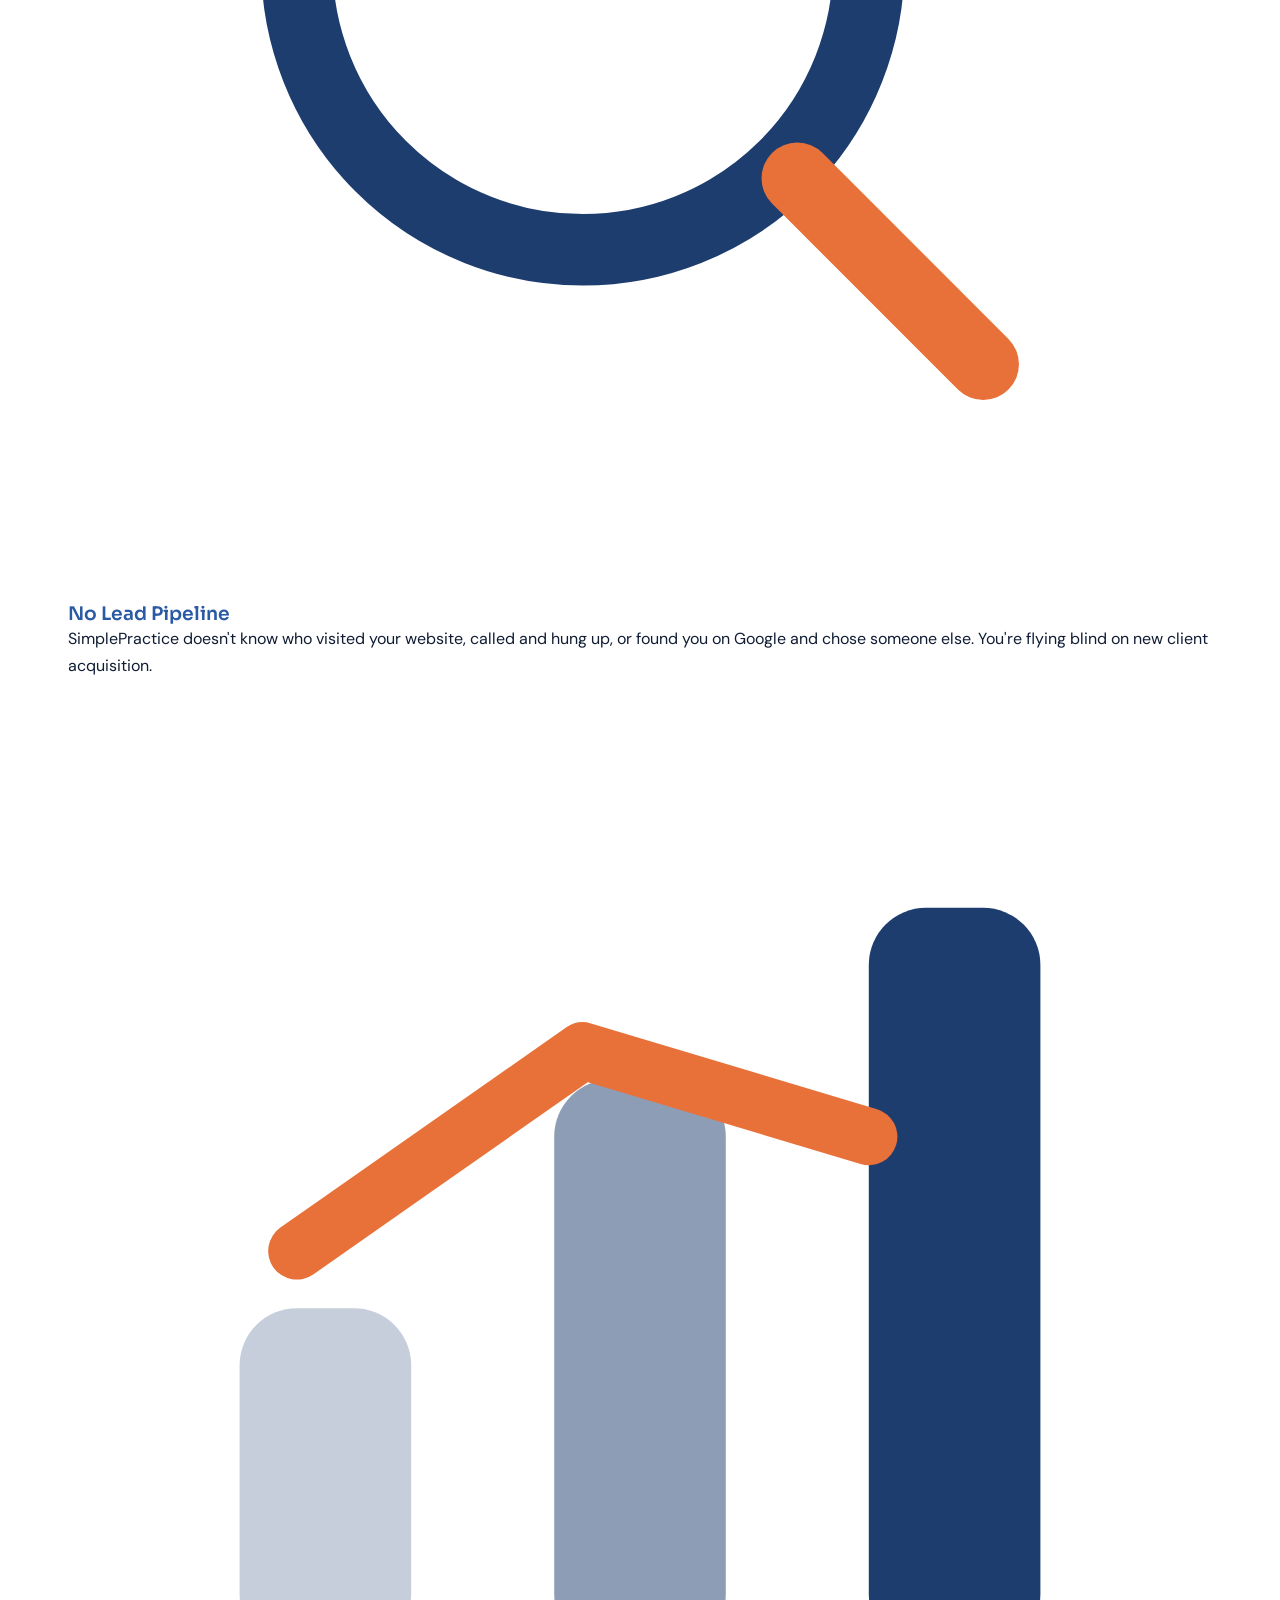
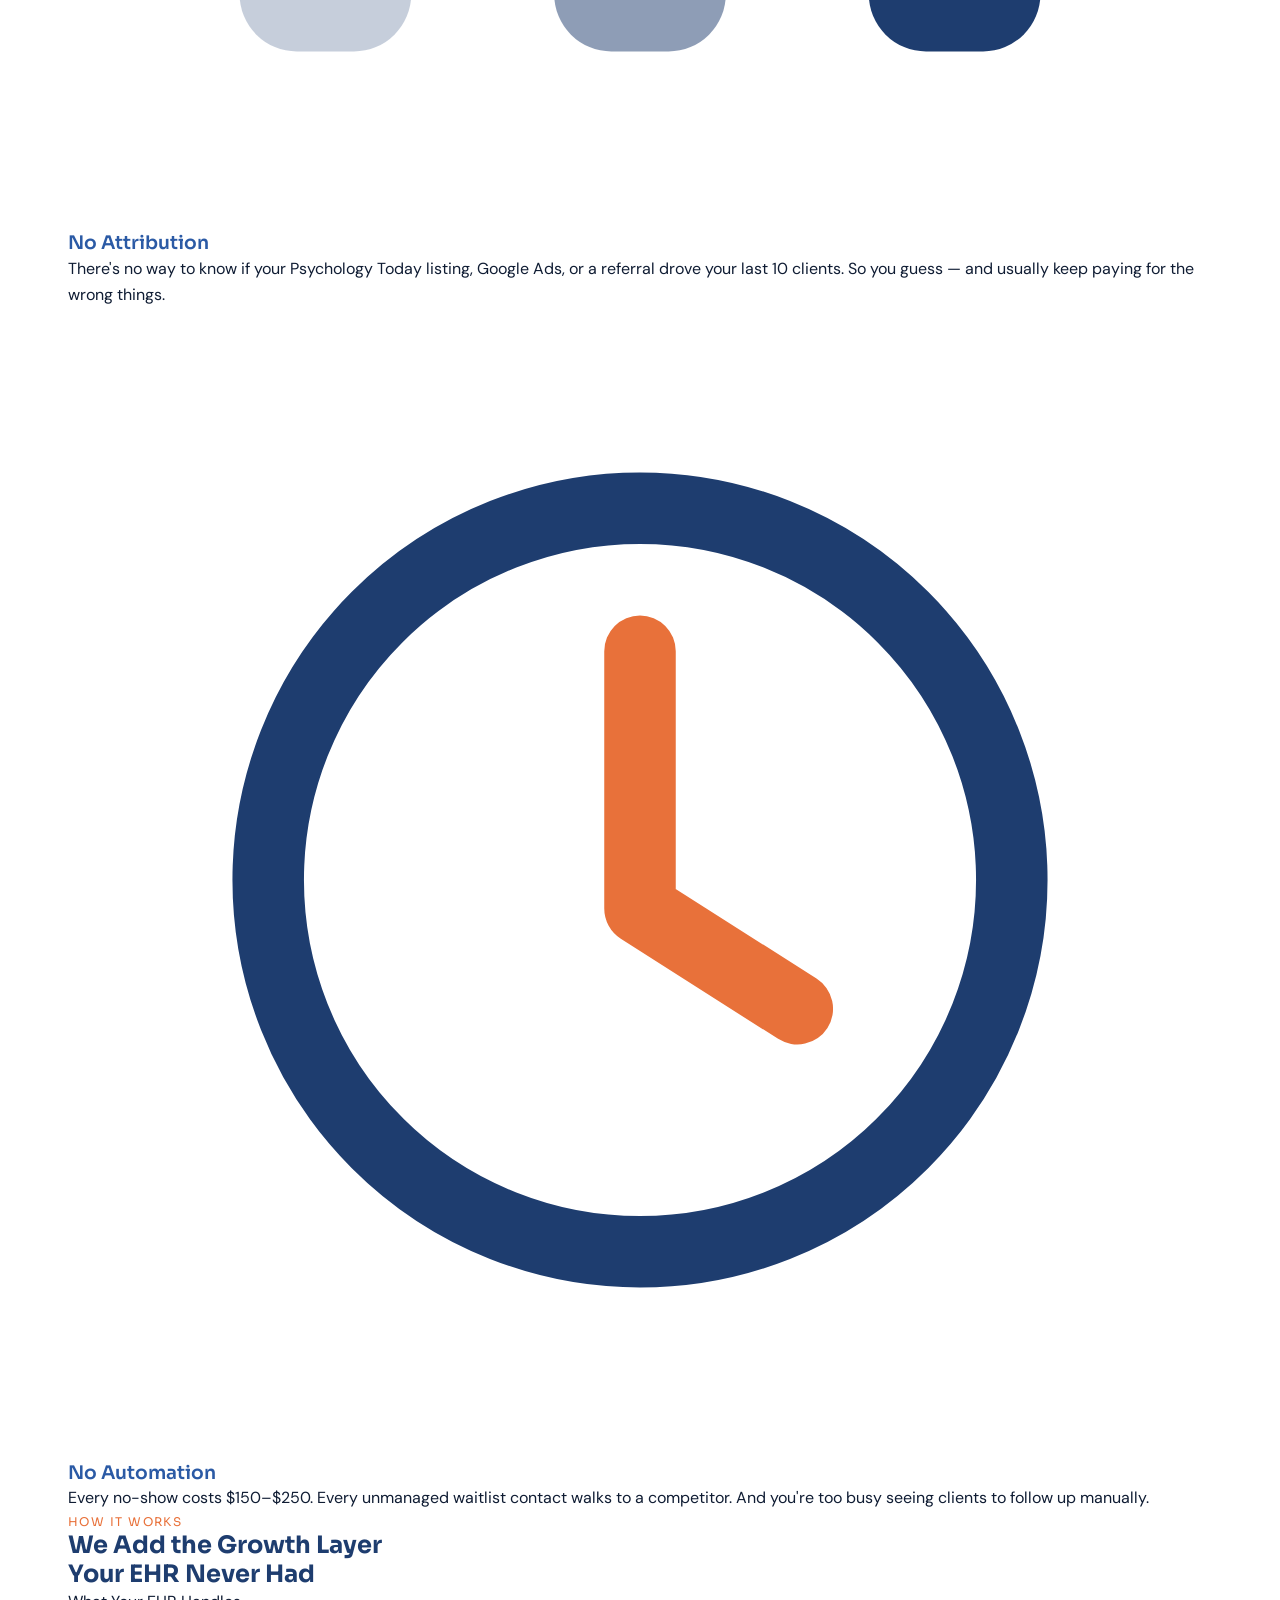
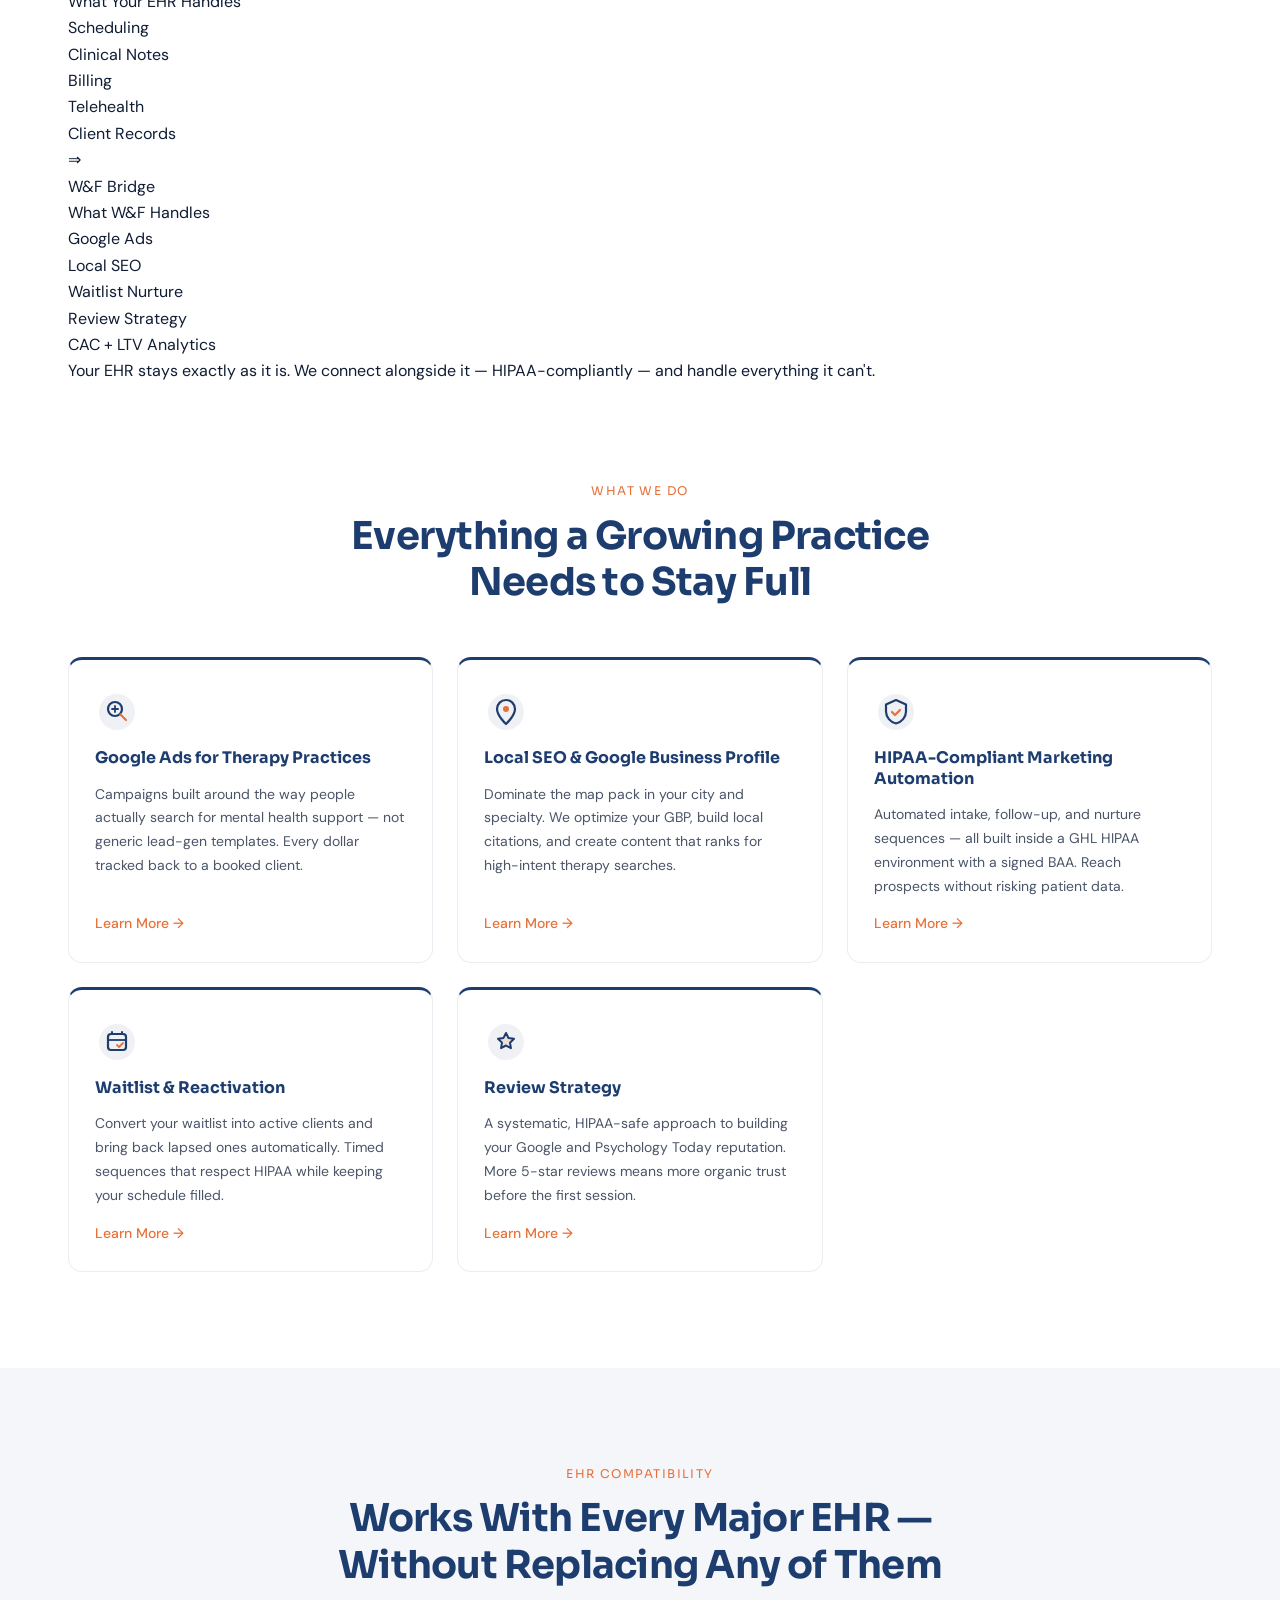
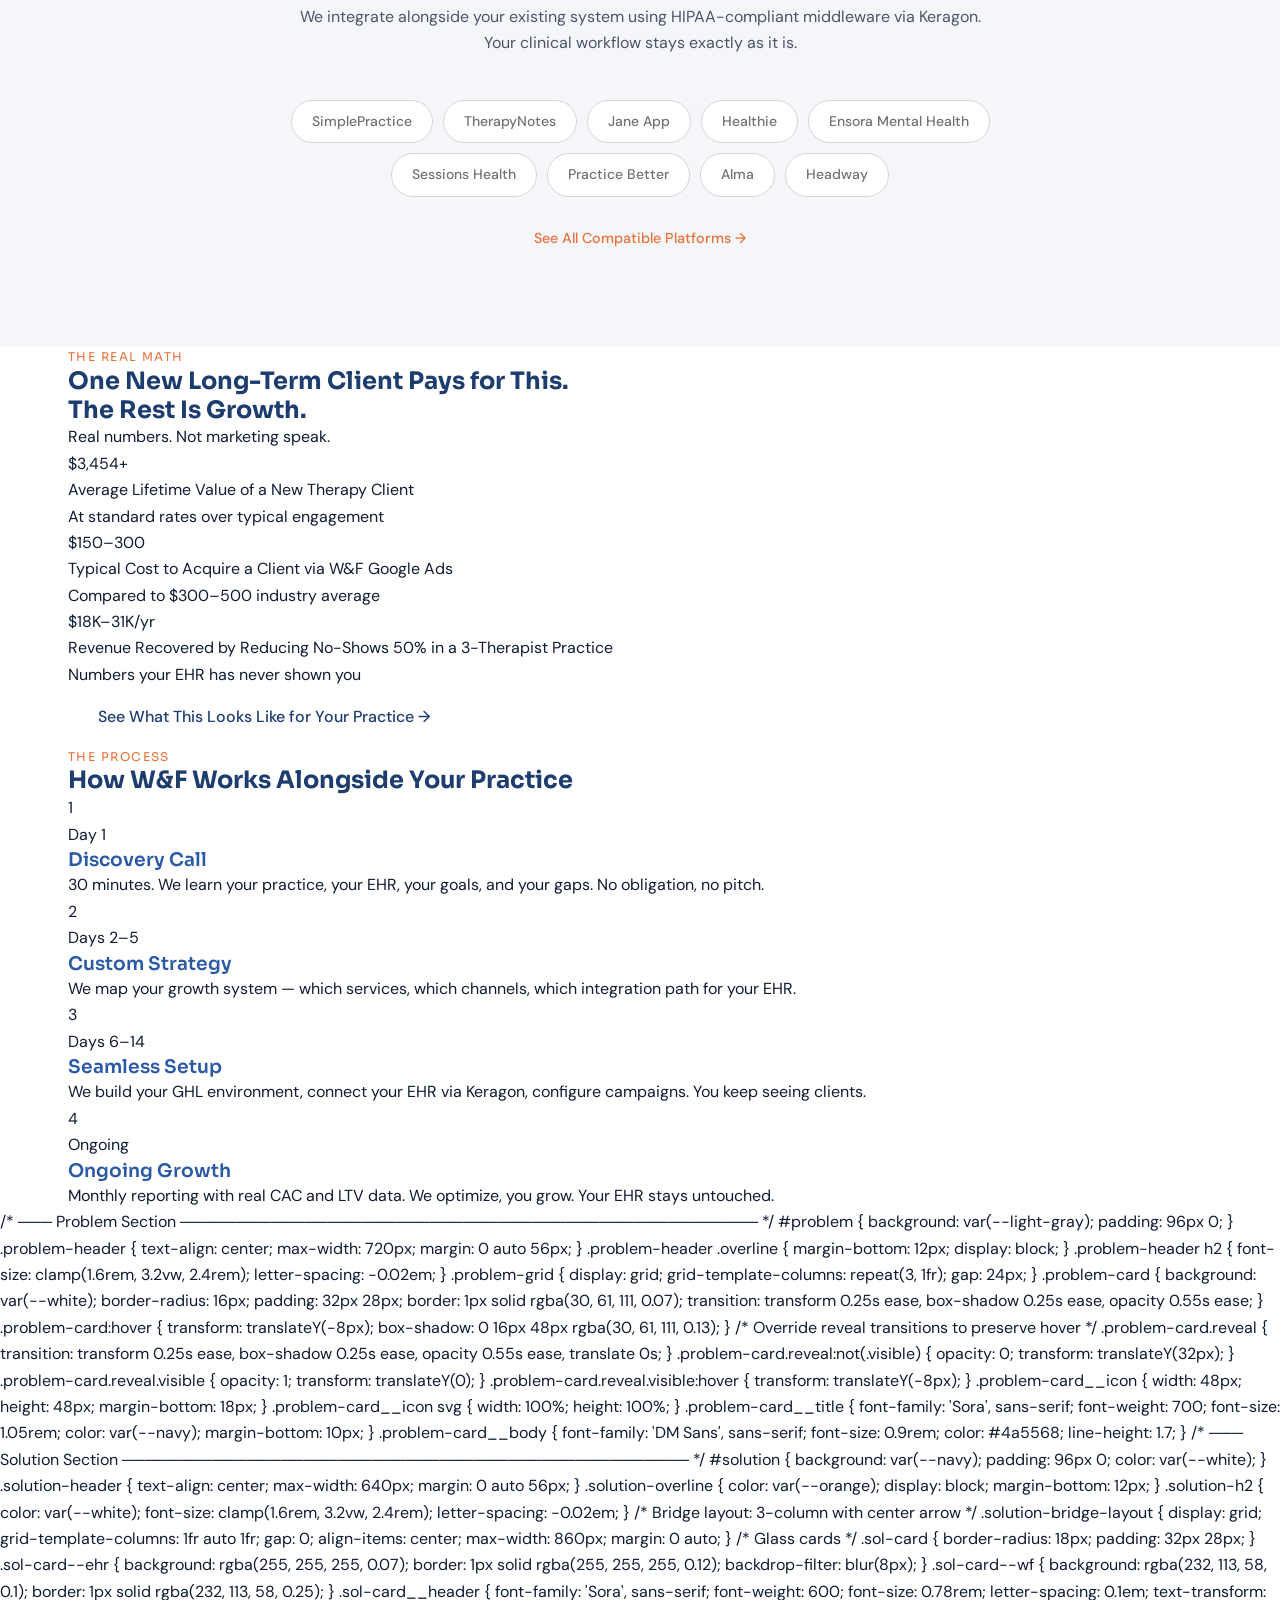
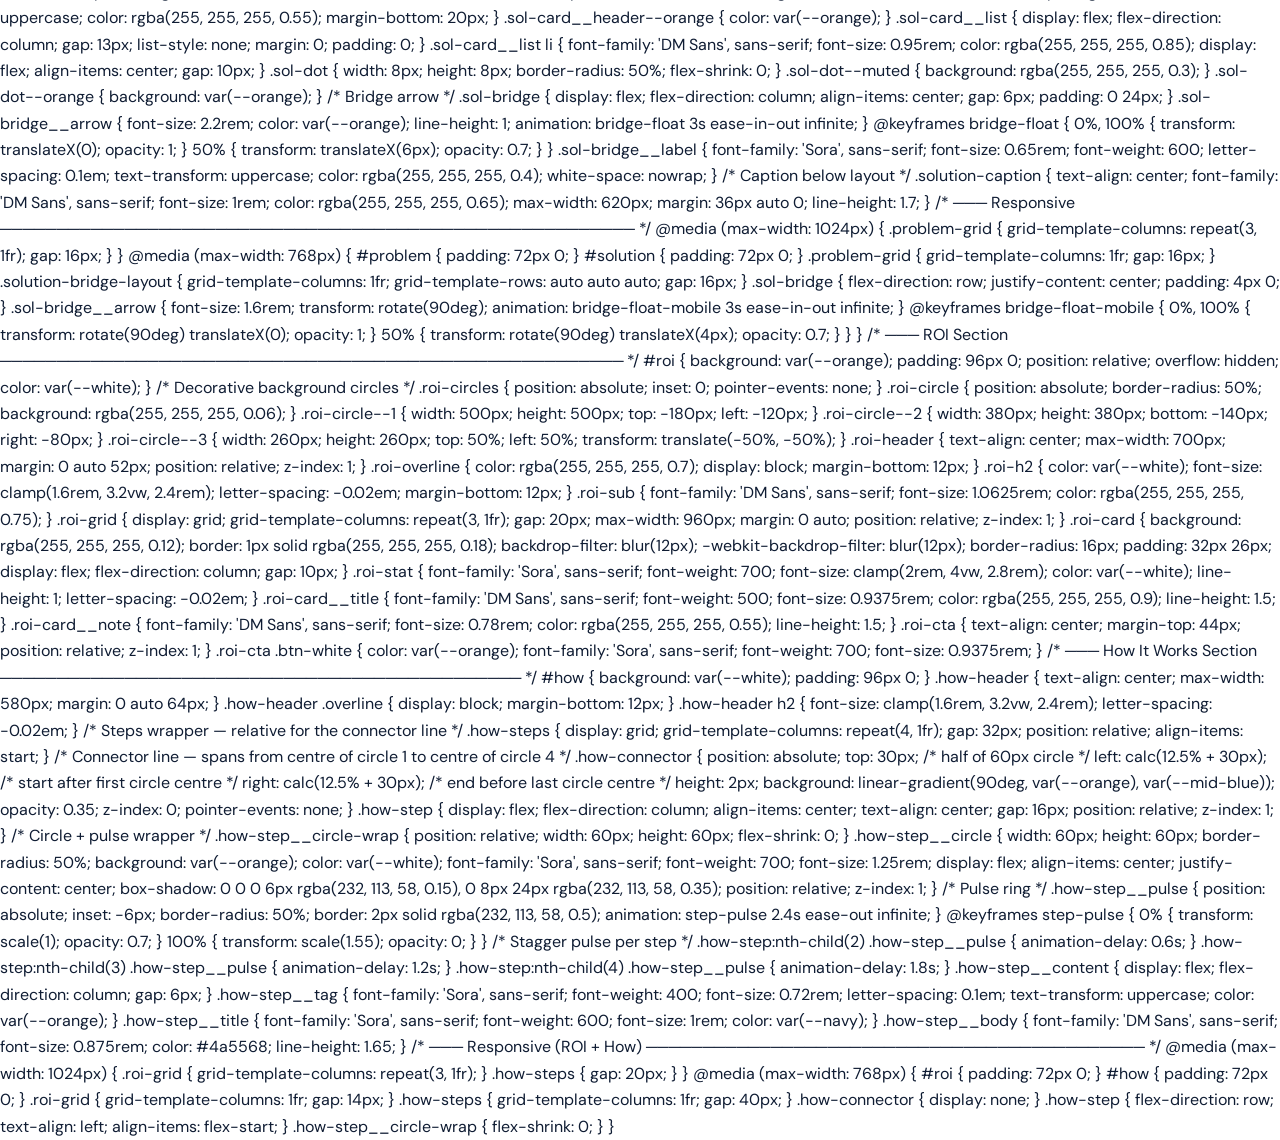
==== commit 8b318307: "Add ROI and How It Works sections to homepage #roi (orange #E8713A bg, white text): - Three decorati" ====
--- a/index.html
+++ b/index.html
@@ -957,6 +957,123 @@
     </div>
   </section>
 
+  <!-- ══════════════════════════════════════════════════════════════════════════
+       ROI SECTION
+  ══════════════════════════════════════════════════════════════════════════ -->
+  <section id="roi" aria-labelledby="roi-heading">
+
+    <!-- Decorative circles -->
+    <div class="roi-circles" aria-hidden="true">
+      <span class="roi-circle roi-circle--1"></span>
+      <span class="roi-circle roi-circle--2"></span>
+      <span class="roi-circle roi-circle--3"></span>
+    </div>
+
+    <div class="container">
+
+      <div class="roi-header reveal">
+        <p class="overline roi-overline">The Real Math</p>
+        <h2 id="roi-heading" class="roi-h2">One New Long-Term Client Pays for This.<br>The Rest Is Growth.</h2>
+        <p class="roi-sub">Real numbers. Not marketing speak.</p>
+      </div>
+
+      <div class="roi-grid">
+
+        <div class="roi-card reveal" style="transition-delay:0.05s;">
+          <span class="roi-stat" data-roi-counter="3600" data-roi-prefix="$" data-roi-suffix="+">$0+</span>
+          <p class="roi-card__title">Average Lifetime Value of a New Therapy Client</p>
+          <p class="roi-card__note">At standard rates over typical engagement</p>
+        </div>
+
+        <div class="roi-card reveal" style="transition-delay:0.15s;">
+          <span class="roi-stat roi-stat--range">$150–300</span>
+          <p class="roi-card__title">Typical Cost to Acquire a Client via W&amp;F Google Ads</p>
+          <p class="roi-card__note">Compared to $300–500 industry average</p>
+        </div>
+
+        <div class="roi-card reveal" style="transition-delay:0.25s;">
+          <span class="roi-stat roi-stat--range">$18K–31K/yr</span>
+          <p class="roi-card__title">Revenue Recovered by Reducing No-Shows 50% in a 3-Therapist Practice</p>
+          <p class="roi-card__note">Numbers your EHR has never shown you</p>
+        </div>
+
+      </div>
+
+      <div class="roi-cta reveal" style="transition-delay:0.35s;">
+        <a href="/contact" class="btn-white">See What This Looks Like for Your Practice &rarr;</a>
+      </div>
+
+    </div>
+  </section>
+
+  <!-- ══════════════════════════════════════════════════════════════════════════
+       HOW IT WORKS SECTION
+  ══════════════════════════════════════════════════════════════════════════ -->
+  <section id="how" aria-labelledby="how-heading">
+    <div class="container">
+
+      <div class="how-header reveal">
+        <p class="overline">The Process</p>
+        <h2 id="how-heading">How W&amp;F Works Alongside Your Practice</h2>
+      </div>
+
+      <div class="how-steps" role="list">
+
+        <!-- Connector line (desktop only, rendered via CSS) -->
+        <div class="how-connector" aria-hidden="true"></div>
+
+        <div class="how-step reveal" style="transition-delay:0s;" role="listitem">
+          <div class="how-step__circle-wrap">
+            <span class="how-step__pulse" aria-hidden="true"></span>
+            <div class="how-step__circle" aria-label="Step 1">1</div>
+          </div>
+          <div class="how-step__content">
+            <p class="how-step__tag">Day 1</p>
+            <h3 class="how-step__title">Discovery Call</h3>
+            <p class="how-step__body">30 minutes. We learn your practice, your EHR, your goals, and your gaps. No obligation, no pitch.</p>
+          </div>
+        </div>
+
+        <div class="how-step reveal" style="transition-delay:0.15s;" role="listitem">
+          <div class="how-step__circle-wrap">
+            <span class="how-step__pulse" aria-hidden="true"></span>
+            <div class="how-step__circle" aria-label="Step 2">2</div>
+          </div>
+          <div class="how-step__content">
+            <p class="how-step__tag">Days 2–5</p>
+            <h3 class="how-step__title">Custom Strategy</h3>
+            <p class="how-step__body">We map your growth system — which services, which channels, which integration path for your EHR.</p>
+          </div>
+        </div>
+
+        <div class="how-step reveal" style="transition-delay:0.3s;" role="listitem">
+          <div class="how-step__circle-wrap">
+            <span class="how-step__pulse" aria-hidden="true"></span>
+            <div class="how-step__circle" aria-label="Step 3">3</div>
+          </div>
+          <div class="how-step__content">
+            <p class="how-step__tag">Days 6–14</p>
+            <h3 class="how-step__title">Seamless Setup</h3>
+            <p class="how-step__body">We build your GHL environment, connect your EHR via Keragon, configure campaigns. You keep seeing clients.</p>
+          </div>
+        </div>
+
+        <div class="how-step reveal" style="transition-delay:0.45s;" role="listitem">
+          <div class="how-step__circle-wrap">
+            <span class="how-step__pulse" aria-hidden="true"></span>
+            <div class="how-step__circle" aria-label="Step 4">4</div>
+          </div>
+          <div class="how-step__content">
+            <p class="how-step__tag">Ongoing</p>
+            <h3 class="how-step__title">Ongoing Growth</h3>
+            <p class="how-step__body">Monthly reporting with real CAC and LTV data. We optimize, you grow. Your EHR stays untouched.</p>
+          </div>
+        </div>
+
+      </div>
+    </div>
+  </section>
+
   <!-- ── Footer placeholder (include _footer.html in subsequent chunks) ── -->
 
   <style>
@@ -1436,6 +1553,295 @@
         50%       { transform: rotate(90deg) translateX(4px); opacity: 0.7; }
       }
     }
+
+    /* ─── ROI Section ─────────────────────────────────────────────────────── */
+    #roi {
+      background: var(--orange);
+      padding: 96px 0;
+      position: relative;
+      overflow: hidden;
+      color: var(--white);
+    }
+
+    /* Decorative background circles */
+    .roi-circles {
+      position: absolute;
+      inset: 0;
+      pointer-events: none;
+    }
+
+    .roi-circle {
+      position: absolute;
+      border-radius: 50%;
+      background: rgba(255, 255, 255, 0.06);
+    }
+
+    .roi-circle--1 {
+      width: 500px;
+      height: 500px;
+      top: -180px;
+      left: -120px;
+    }
+
+    .roi-circle--2 {
+      width: 380px;
+      height: 380px;
+      bottom: -140px;
+      right: -80px;
+    }
+
+    .roi-circle--3 {
+      width: 260px;
+      height: 260px;
+      top: 50%;
+      left: 50%;
+      transform: translate(-50%, -50%);
+    }
+
+    .roi-header {
+      text-align: center;
+      max-width: 700px;
+      margin: 0 auto 52px;
+      position: relative;
+      z-index: 1;
+    }
+
+    .roi-overline {
+      color: rgba(255, 255, 255, 0.7);
+      display: block;
+      margin-bottom: 12px;
+    }
+
+    .roi-h2 {
+      color: var(--white);
+      font-size: clamp(1.6rem, 3.2vw, 2.4rem);
+      letter-spacing: -0.02em;
+      margin-bottom: 12px;
+    }
+
+    .roi-sub {
+      font-family: 'DM Sans', sans-serif;
+      font-size: 1.0625rem;
+      color: rgba(255, 255, 255, 0.75);
+    }
+
+    .roi-grid {
+      display: grid;
+      grid-template-columns: repeat(3, 1fr);
+      gap: 20px;
+      max-width: 960px;
+      margin: 0 auto;
+      position: relative;
+      z-index: 1;
+    }
+
+    .roi-card {
+      background: rgba(255, 255, 255, 0.12);
+      border: 1px solid rgba(255, 255, 255, 0.18);
+      backdrop-filter: blur(12px);
+      -webkit-backdrop-filter: blur(12px);
+      border-radius: 16px;
+      padding: 32px 26px;
+      display: flex;
+      flex-direction: column;
+      gap: 10px;
+    }
+
+    .roi-stat {
+      font-family: 'Sora', sans-serif;
+      font-weight: 700;
+      font-size: clamp(2rem, 4vw, 2.8rem);
+      color: var(--white);
+      line-height: 1;
+      letter-spacing: -0.02em;
+    }
+
+    .roi-card__title {
+      font-family: 'DM Sans', sans-serif;
+      font-weight: 500;
+      font-size: 0.9375rem;
+      color: rgba(255, 255, 255, 0.9);
+      line-height: 1.5;
+    }
+
+    .roi-card__note {
+      font-family: 'DM Sans', sans-serif;
+      font-size: 0.78rem;
+      color: rgba(255, 255, 255, 0.55);
+      line-height: 1.5;
+    }
+
+    .roi-cta {
+      text-align: center;
+      margin-top: 44px;
+      position: relative;
+      z-index: 1;
+    }
+
+    .roi-cta .btn-white {
+      color: var(--orange);
+      font-family: 'Sora', sans-serif;
+      font-weight: 700;
+      font-size: 0.9375rem;
+    }
+
+    /* ─── How It Works Section ────────────────────────────────────────────── */
+    #how {
+      background: var(--white);
+      padding: 96px 0;
+    }
+
+    .how-header {
+      text-align: center;
+      max-width: 580px;
+      margin: 0 auto 64px;
+    }
+
+    .how-header .overline {
+      display: block;
+      margin-bottom: 12px;
+    }
+
+    .how-header h2 {
+      font-size: clamp(1.6rem, 3.2vw, 2.4rem);
+      letter-spacing: -0.02em;
+    }
+
+    /* Steps wrapper — relative for the connector line */
+    .how-steps {
+      display: grid;
+      grid-template-columns: repeat(4, 1fr);
+      gap: 32px;
+      position: relative;
+      align-items: start;
+    }
+
+    /* Connector line — spans from centre of circle 1 to centre of circle 4 */
+    .how-connector {
+      position: absolute;
+      top: 30px; /* half of 60px circle */
+      left: calc(12.5% + 30px);  /* start after first circle centre */
+      right: calc(12.5% + 30px); /* end before last circle centre */
+      height: 2px;
+      background: linear-gradient(90deg, var(--orange), var(--mid-blue));
+      opacity: 0.35;
+      z-index: 0;
+      pointer-events: none;
+    }
+
+    .how-step {
+      display: flex;
+      flex-direction: column;
+      align-items: center;
+      text-align: center;
+      gap: 16px;
+      position: relative;
+      z-index: 1;
+    }
+
+    /* Circle + pulse wrapper */
+    .how-step__circle-wrap {
+      position: relative;
+      width: 60px;
+      height: 60px;
+      flex-shrink: 0;
+    }
+
+    .how-step__circle {
+      width: 60px;
+      height: 60px;
+      border-radius: 50%;
+      background: var(--orange);
+      color: var(--white);
+      font-family: 'Sora', sans-serif;
+      font-weight: 700;
+      font-size: 1.25rem;
+      display: flex;
+      align-items: center;
+      justify-content: center;
+      box-shadow: 0 0 0 6px rgba(232, 113, 58, 0.15), 0 8px 24px rgba(232, 113, 58, 0.35);
+      position: relative;
+      z-index: 1;
+    }
+
+    /* Pulse ring */
+    .how-step__pulse {
+      position: absolute;
+      inset: -6px;
+      border-radius: 50%;
+      border: 2px solid rgba(232, 113, 58, 0.5);
+      animation: step-pulse 2.4s ease-out infinite;
+    }
+
+    @keyframes step-pulse {
+      0%   { transform: scale(1);    opacity: 0.7; }
+      100% { transform: scale(1.55); opacity: 0; }
+    }
+
+    /* Stagger pulse per step */
+    .how-step:nth-child(2) .how-step__pulse { animation-delay: 0.6s; }
+    .how-step:nth-child(3) .how-step__pulse { animation-delay: 1.2s; }
+    .how-step:nth-child(4) .how-step__pulse { animation-delay: 1.8s; }
+
+    .how-step__content {
+      display: flex;
+      flex-direction: column;
+      gap: 6px;
+    }
+
+    .how-step__tag {
+      font-family: 'Sora', sans-serif;
+      font-weight: 400;
+      font-size: 0.72rem;
+      letter-spacing: 0.1em;
+      text-transform: uppercase;
+      color: var(--orange);
+    }
+
+    .how-step__title {
+      font-family: 'Sora', sans-serif;
+      font-weight: 600;
+      font-size: 1rem;
+      color: var(--navy);
+    }
+
+    .how-step__body {
+      font-family: 'DM Sans', sans-serif;
+      font-size: 0.875rem;
+      color: #4a5568;
+      line-height: 1.65;
+    }
+
+    /* ─── Responsive (ROI + How) ──────────────────────────────────────────── */
+    @media (max-width: 1024px) {
+      .roi-grid   { grid-template-columns: repeat(3, 1fr); }
+      .how-steps  { gap: 20px; }
+    }
+
+    @media (max-width: 768px) {
+      #roi { padding: 72px 0; }
+      #how { padding: 72px 0; }
+
+      .roi-grid {
+        grid-template-columns: 1fr;
+        gap: 14px;
+      }
+
+      .how-steps {
+        grid-template-columns: 1fr;
+        gap: 40px;
+      }
+
+      .how-connector { display: none; }
+
+      .how-step {
+        flex-direction: row;
+        text-align: left;
+        align-items: flex-start;
+      }
+
+      .how-step__circle-wrap { flex-shrink: 0; }
+    }
   </style>
 
   <script>
@@ -1546,6 +1952,43 @@
       }, { threshold: 0.3 });
       cardIO.observe(card);
     })();
+
+    // ─── ROI counter — animates only on scroll into view ────────────────────
+    (function () {
+      var roiSection = document.getElementById('roi');
+      if (!roiSection) return;
+
+      var counters = roiSection.querySelectorAll('[data-roi-counter]');
+      var triggered = false;
+
+      function animateRoi() {
+        if (triggered) return;
+        triggered = true;
+        counters.forEach(function (el) {
+          var target   = parseInt(el.getAttribute('data-roi-counter'), 10);
+          var prefix   = el.getAttribute('data-roi-prefix') || '';
+          var suffix   = el.getAttribute('data-roi-suffix') || '';
+          var duration = 1600;
+          var start    = null;
+
+          function step(ts) {
+            if (!start) start = ts;
+            var progress = Math.min((ts - start) / duration, 1);
+            var eased    = 1 - Math.pow(1 - progress, 3);
+            el.textContent = prefix + Math.round(eased * target).toLocaleString() + suffix;
+            if (progress < 1) requestAnimationFrame(step);
+          }
+          requestAnimationFrame(step);
+        });
+      }
+
+      if (!('IntersectionObserver' in window)) { animateRoi(); return; }
+
+      var io = new IntersectionObserver(function (entries) {
+        if (entries[0].isIntersecting) { animateRoi(); io.disconnect(); }
+      }, { threshold: 0.25 });
+      io.observe(roiSection);
+    })();
   </script>
 
 </body>
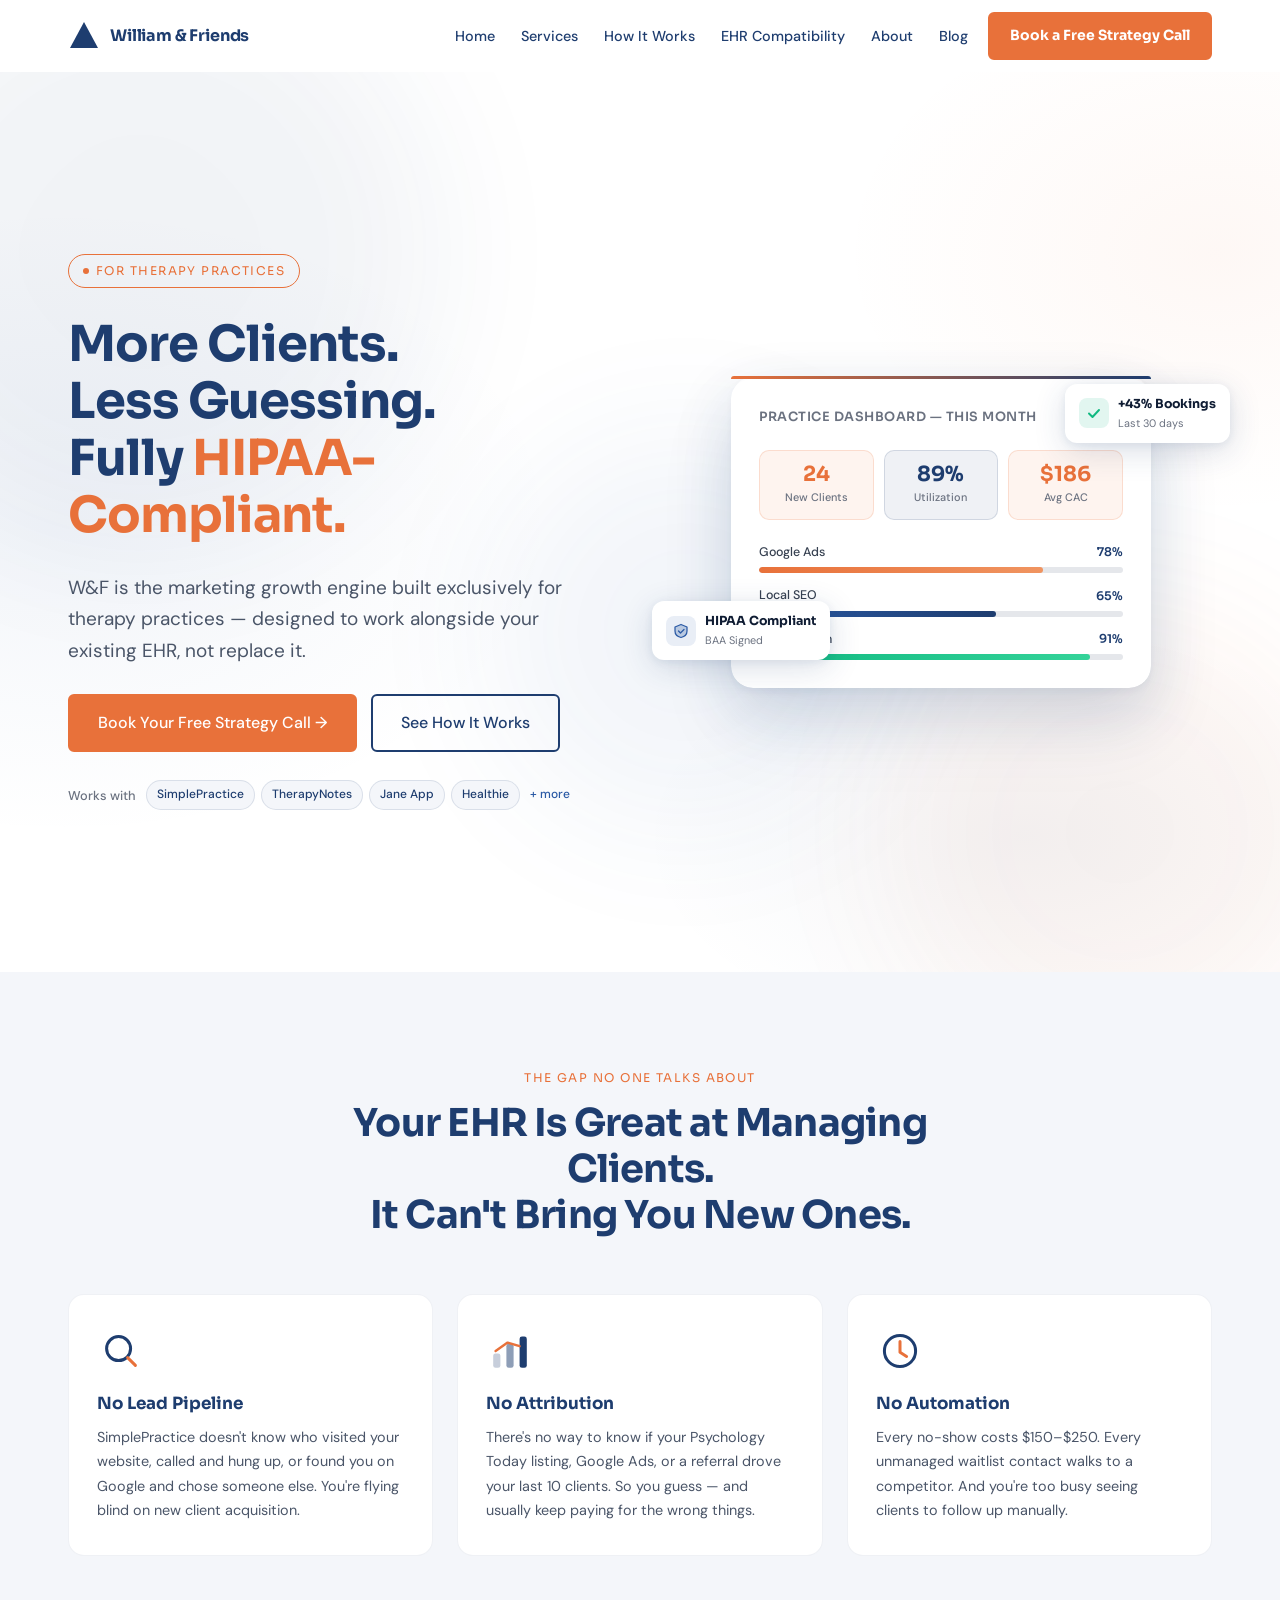
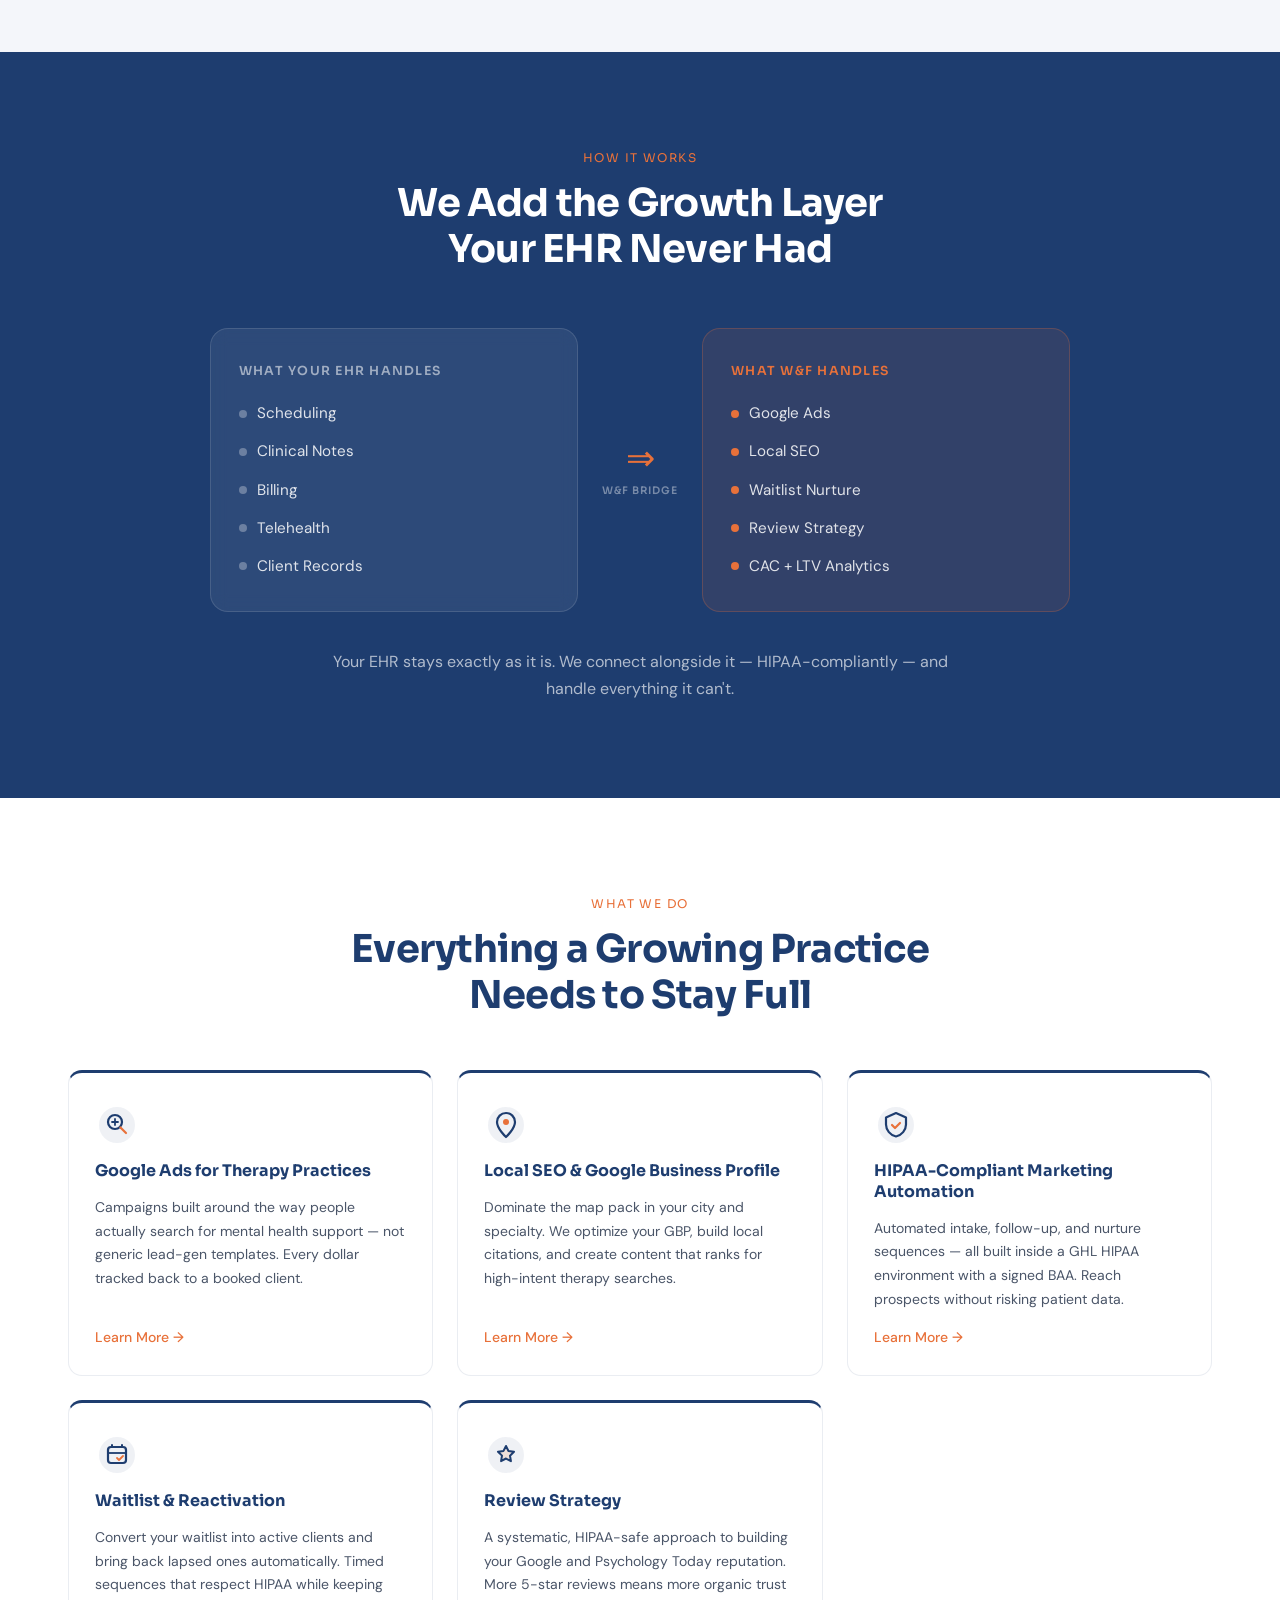
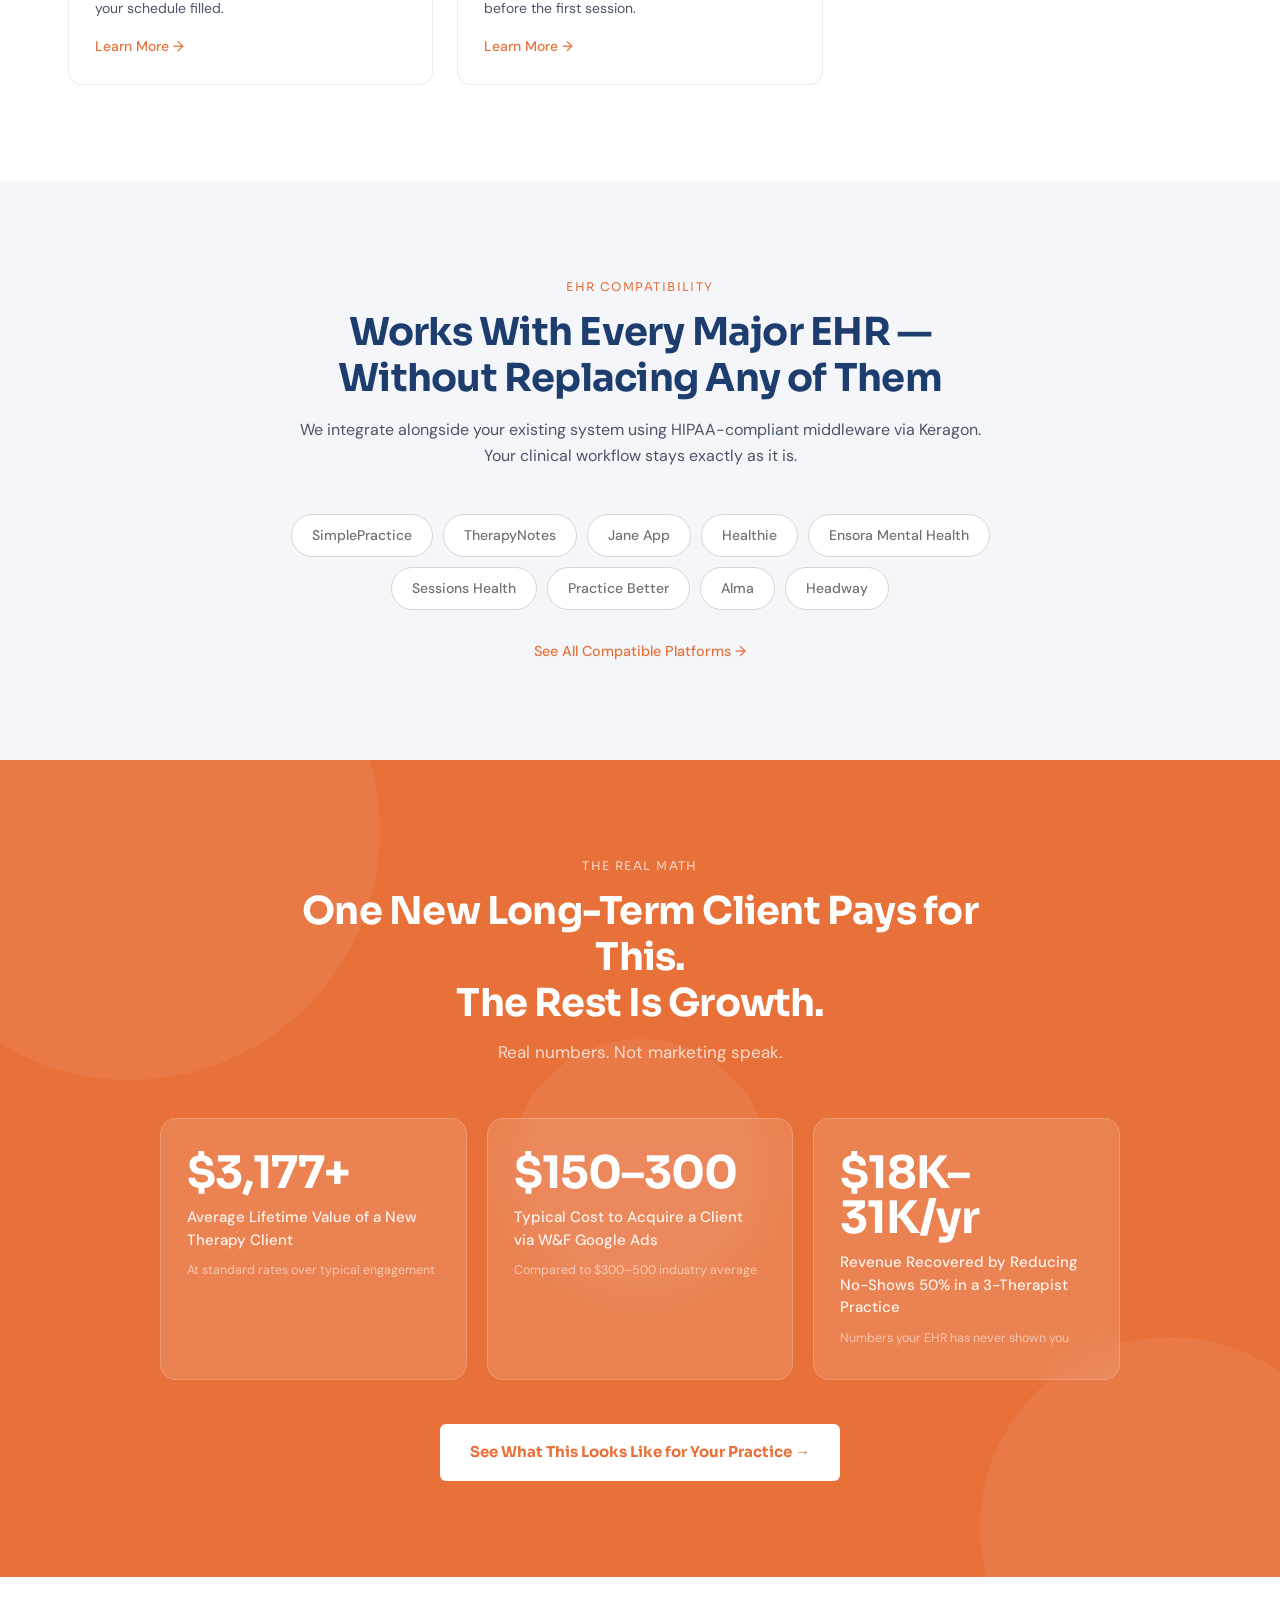
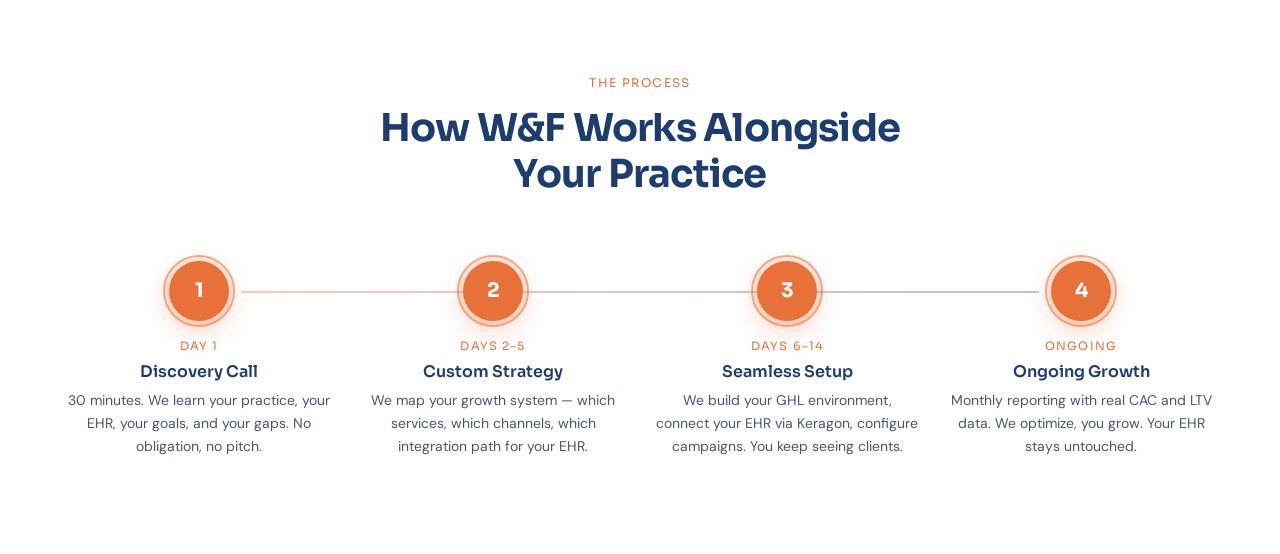
==== commit 125b3d7d: "Fix broken style tag and SVG sizing across all sections - Inserted missing <style> opening tag befor" ====
--- a/index.html
+++ b/index.html
@@ -748,7 +748,7 @@
 
         <div class="problem-card reveal" style="transition-delay:0.05s;">
           <div class="problem-card__icon" aria-hidden="true">
-            <svg viewBox="0 0 40 40" fill="none" xmlns="http://www.w3.org/2000/svg">
+            <svg width="40" height="40" viewBox="0 0 40 40" fill="none" xmlns="http://www.w3.org/2000/svg">
               <circle cx="18" cy="18" r="10" stroke="#1E3D6F" stroke-width="2.5"/>
               <path d="M25.5 25.5L32 32" stroke="#E8713A" stroke-width="2.5" stroke-linecap="round"/>
             </svg>
@@ -759,7 +759,7 @@
 
         <div class="problem-card reveal" style="transition-delay:0.15s;">
           <div class="problem-card__icon" aria-hidden="true">
-            <svg viewBox="0 0 40 40" fill="none" xmlns="http://www.w3.org/2000/svg">
+            <svg width="40" height="40" viewBox="0 0 40 40" fill="none" xmlns="http://www.w3.org/2000/svg">
               <rect x="6" y="22" width="6" height="12" rx="2" fill="#1E3D6F" opacity="0.25"/>
               <rect x="17" y="14" width="6" height="20" rx="2" fill="#1E3D6F" opacity="0.5"/>
               <rect x="28" y="8" width="6" height="26" rx="2" fill="#1E3D6F"/>
@@ -772,7 +772,7 @@
 
         <div class="problem-card reveal" style="transition-delay:0.25s;">
           <div class="problem-card__icon" aria-hidden="true">
-            <svg viewBox="0 0 40 40" fill="none" xmlns="http://www.w3.org/2000/svg">
+            <svg width="40" height="40" viewBox="0 0 40 40" fill="none" xmlns="http://www.w3.org/2000/svg">
               <circle cx="20" cy="20" r="13" stroke="#1E3D6F" stroke-width="2.5"/>
               <path d="M20 12v9l5.5 3.5" stroke="#E8713A" stroke-width="2.5" stroke-linecap="round" stroke-linejoin="round"/>
             </svg>
@@ -853,7 +853,7 @@
         <!-- Card 1: Google Ads -->
         <article class="svc-card reveal" style="transition-delay:0.05s;">
           <div class="svc-card__icon" aria-hidden="true">
-            <svg viewBox="0 0 44 44" fill="none" xmlns="http://www.w3.org/2000/svg">
+            <svg width="44" height="44" viewBox="0 0 44 44" fill="none" xmlns="http://www.w3.org/2000/svg">
               <circle cx="22" cy="22" r="18" fill="rgba(30,61,111,0.07)"/>
               <circle cx="20" cy="19" r="7" stroke="#1E3D6F" stroke-width="2.2"/>
               <path d="M25.5 24.5L31 30" stroke="#E8713A" stroke-width="2.2" stroke-linecap="round"/>
@@ -868,7 +868,7 @@
         <!-- Card 2: Local SEO -->
         <article class="svc-card reveal" style="transition-delay:0.1s;">
           <div class="svc-card__icon" aria-hidden="true">
-            <svg viewBox="0 0 44 44" fill="none" xmlns="http://www.w3.org/2000/svg">
+            <svg width="44" height="44" viewBox="0 0 44 44" fill="none" xmlns="http://www.w3.org/2000/svg">
               <circle cx="22" cy="22" r="18" fill="rgba(30,61,111,0.07)"/>
               <path d="M22 10c-4.97 0-9 4.03-9 9 0 6.75 9 15 9 15s9-8.25 9-15c0-4.97-4.03-9-9-9z" stroke="#1E3D6F" stroke-width="2.2" stroke-linejoin="round"/>
               <circle cx="22" cy="19" r="3" fill="#E8713A"/>
@@ -882,7 +882,7 @@
         <!-- Card 3: HIPAA Automation -->
         <article class="svc-card reveal" style="transition-delay:0.15s;">
           <div class="svc-card__icon" aria-hidden="true">
-            <svg viewBox="0 0 44 44" fill="none" xmlns="http://www.w3.org/2000/svg">
+            <svg width="44" height="44" viewBox="0 0 44 44" fill="none" xmlns="http://www.w3.org/2000/svg">
               <circle cx="22" cy="22" r="18" fill="rgba(30,61,111,0.07)"/>
               <path d="M22 10l-10 4.5v7c0 5.52 4.27 10.69 10 12 5.73-1.31 10-6.48 10-12v-7L22 10z" stroke="#1E3D6F" stroke-width="2.2" stroke-linejoin="round"/>
               <path d="M18 22l3 3 5-5" stroke="#E8713A" stroke-width="2.2" stroke-linecap="round" stroke-linejoin="round"/>
@@ -896,7 +896,7 @@
         <!-- Card 4: Waitlist & Reactivation -->
         <article class="svc-card reveal" style="transition-delay:0.05s;">
           <div class="svc-card__icon" aria-hidden="true">
-            <svg viewBox="0 0 44 44" fill="none" xmlns="http://www.w3.org/2000/svg">
+            <svg width="44" height="44" viewBox="0 0 44 44" fill="none" xmlns="http://www.w3.org/2000/svg">
               <circle cx="22" cy="22" r="18" fill="rgba(30,61,111,0.07)"/>
               <rect x="13" y="14" width="18" height="16" rx="3" stroke="#1E3D6F" stroke-width="2.2"/>
               <path d="M17 14v-2M27 14v-2" stroke="#1E3D6F" stroke-width="2" stroke-linecap="round"/>
@@ -912,7 +912,7 @@
         <!-- Card 5: Review Strategy -->
         <article class="svc-card reveal" style="transition-delay:0.1s;">
           <div class="svc-card__icon" aria-hidden="true">
-            <svg viewBox="0 0 44 44" fill="none" xmlns="http://www.w3.org/2000/svg">
+            <svg width="44" height="44" viewBox="0 0 44 44" fill="none" xmlns="http://www.w3.org/2000/svg">
               <circle cx="22" cy="22" r="18" fill="rgba(30,61,111,0.07)"/>
               <path d="M22 13l2.47 5.01 5.53.8-4 3.9.94 5.49L22 25.51l-4.94 2.59.94-5.49-4-3.9 5.53-.8L22 13z" stroke="#1E3D6F" stroke-width="2" stroke-linejoin="round" fill="rgba(232,113,58,0.15)"/>
             </svg>
@@ -1290,6 +1290,7 @@
       }
     }
   </style>
+  <style>
     /* ─── Problem Section ─────────────────────────────────────────────────── */
     #problem {
       background: var(--light-gray);
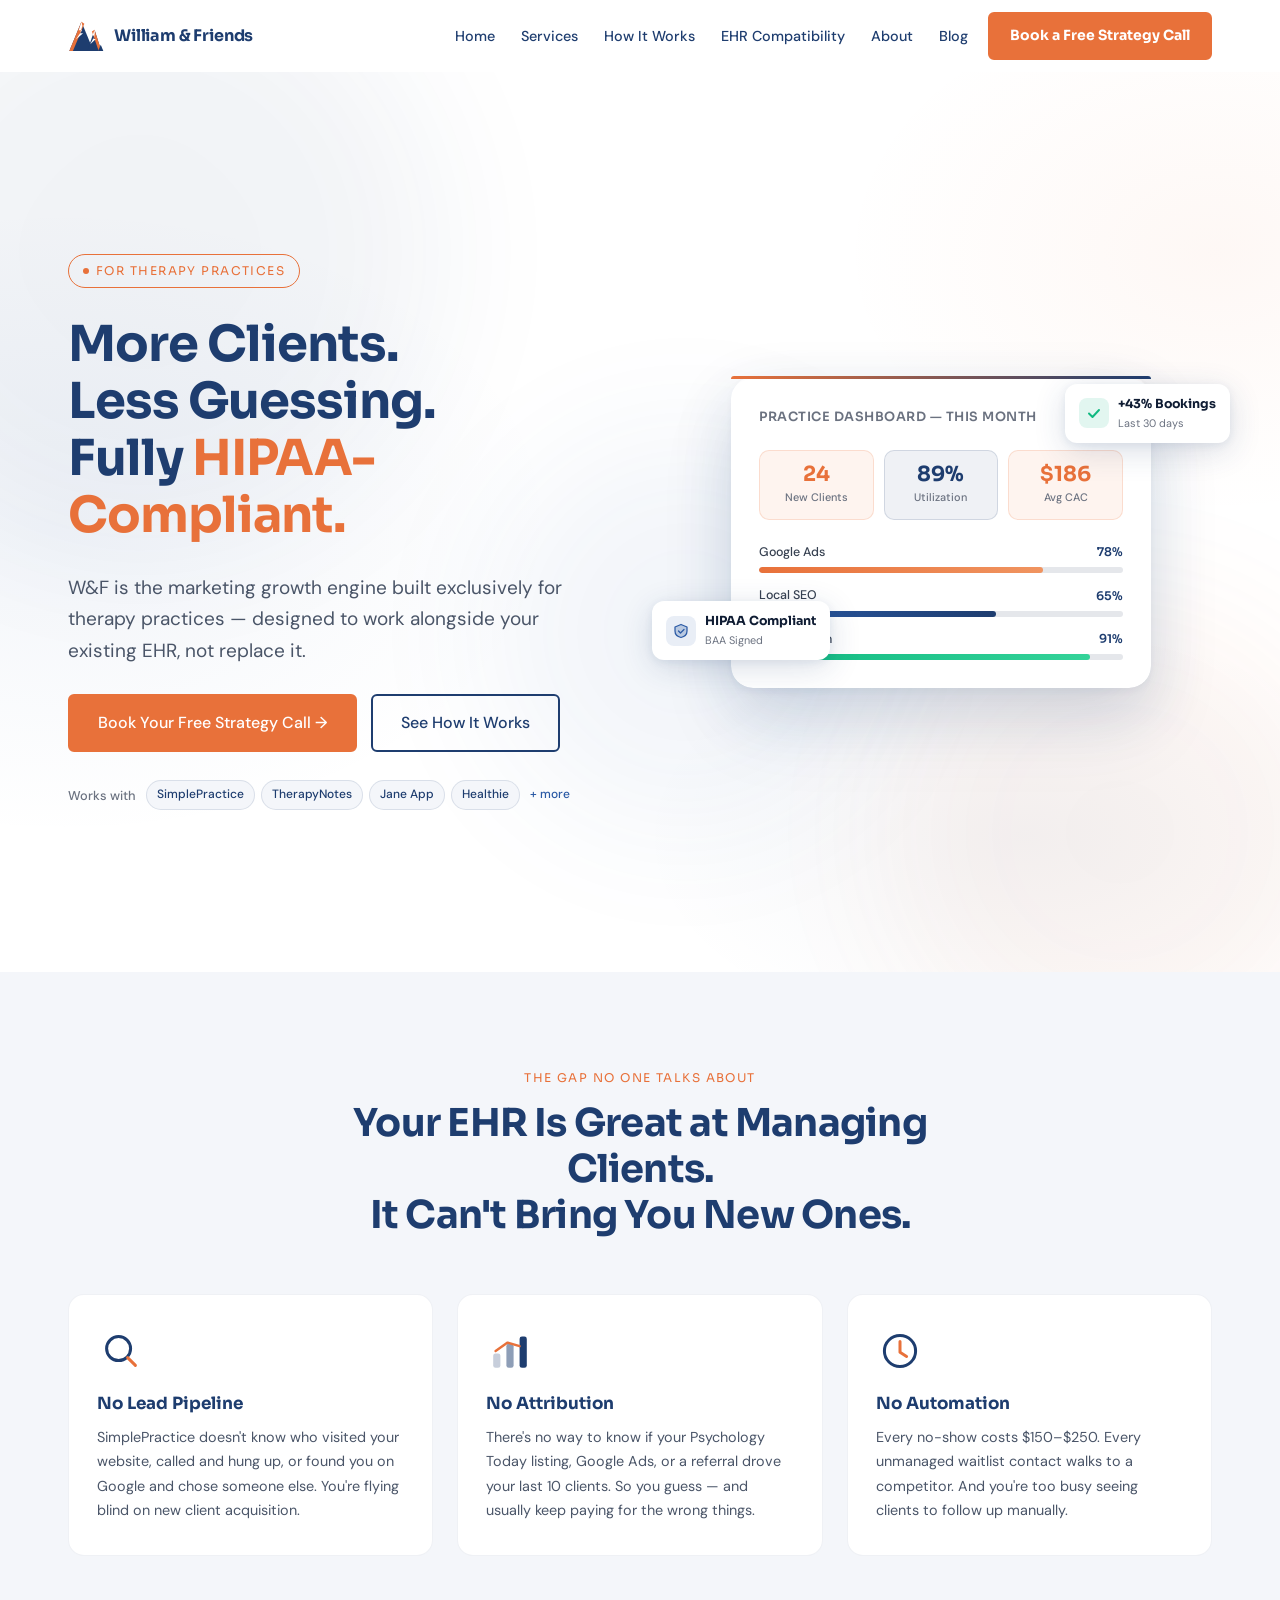
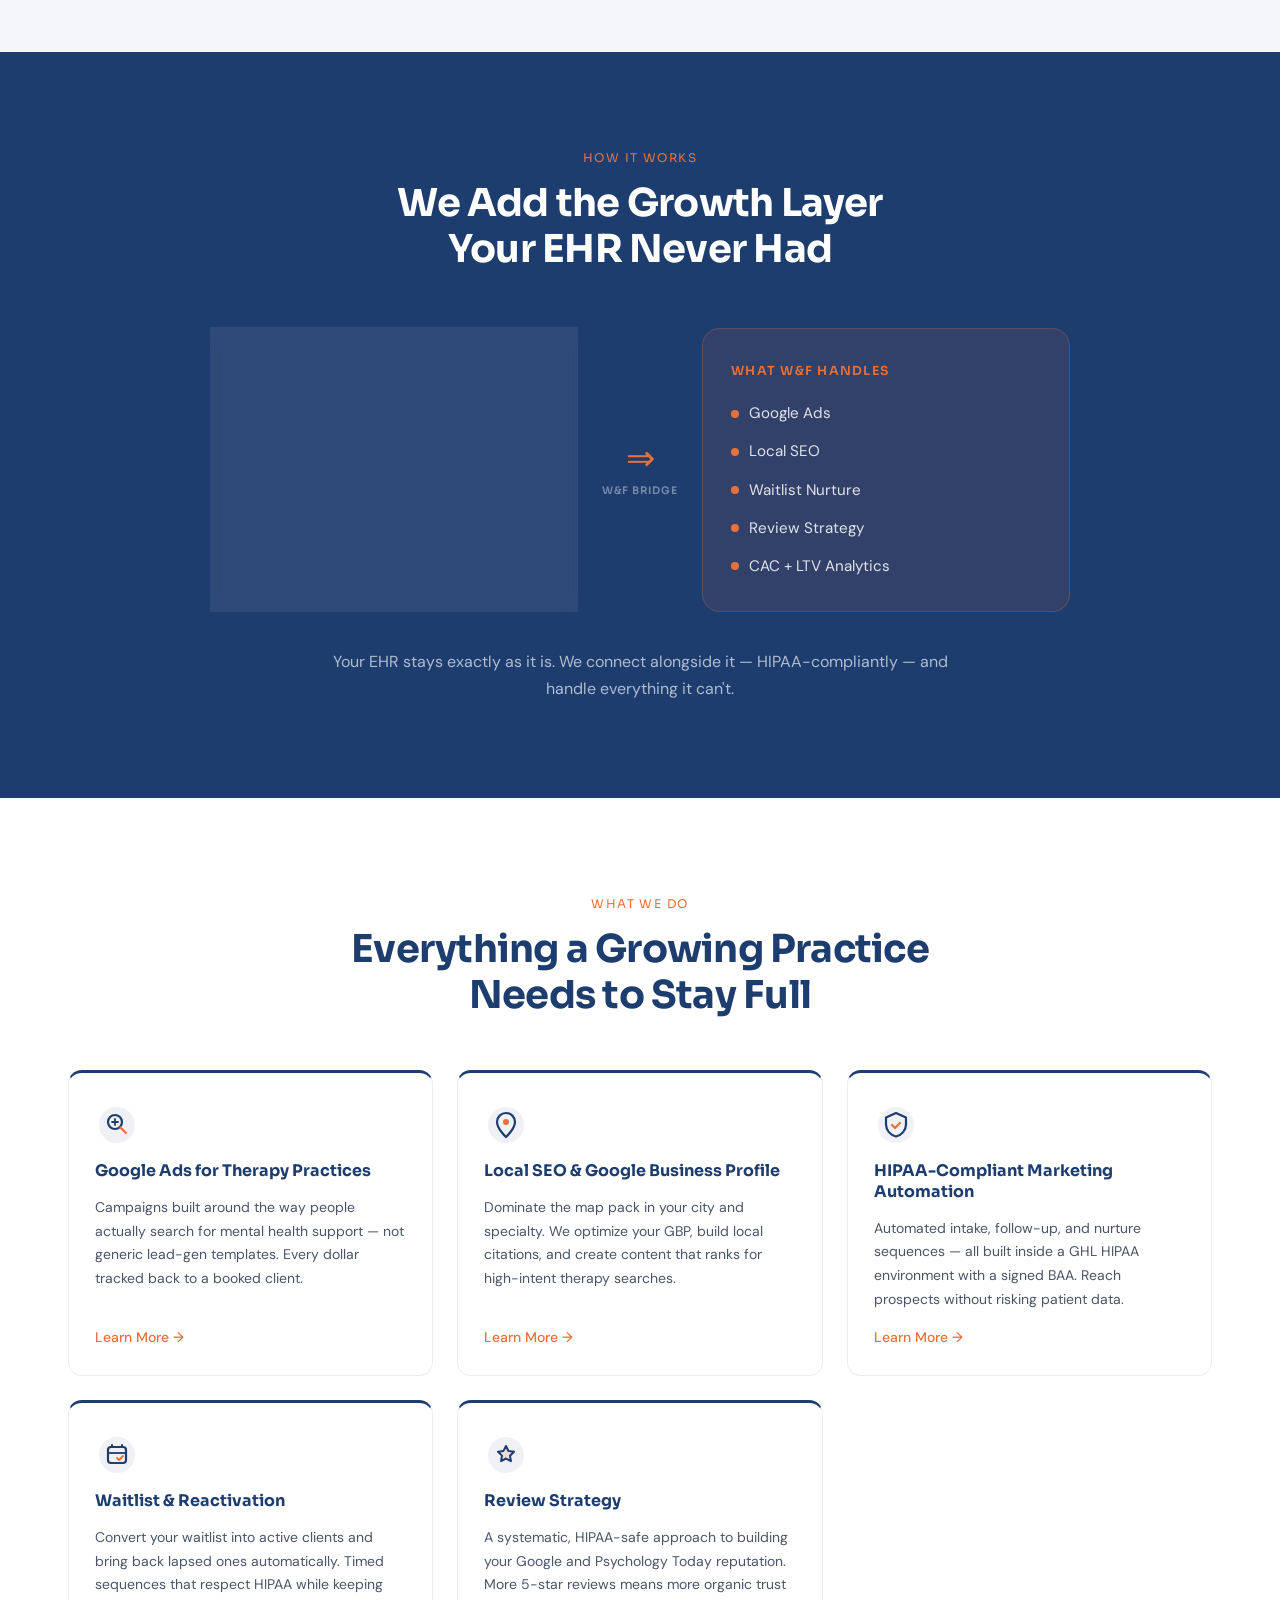
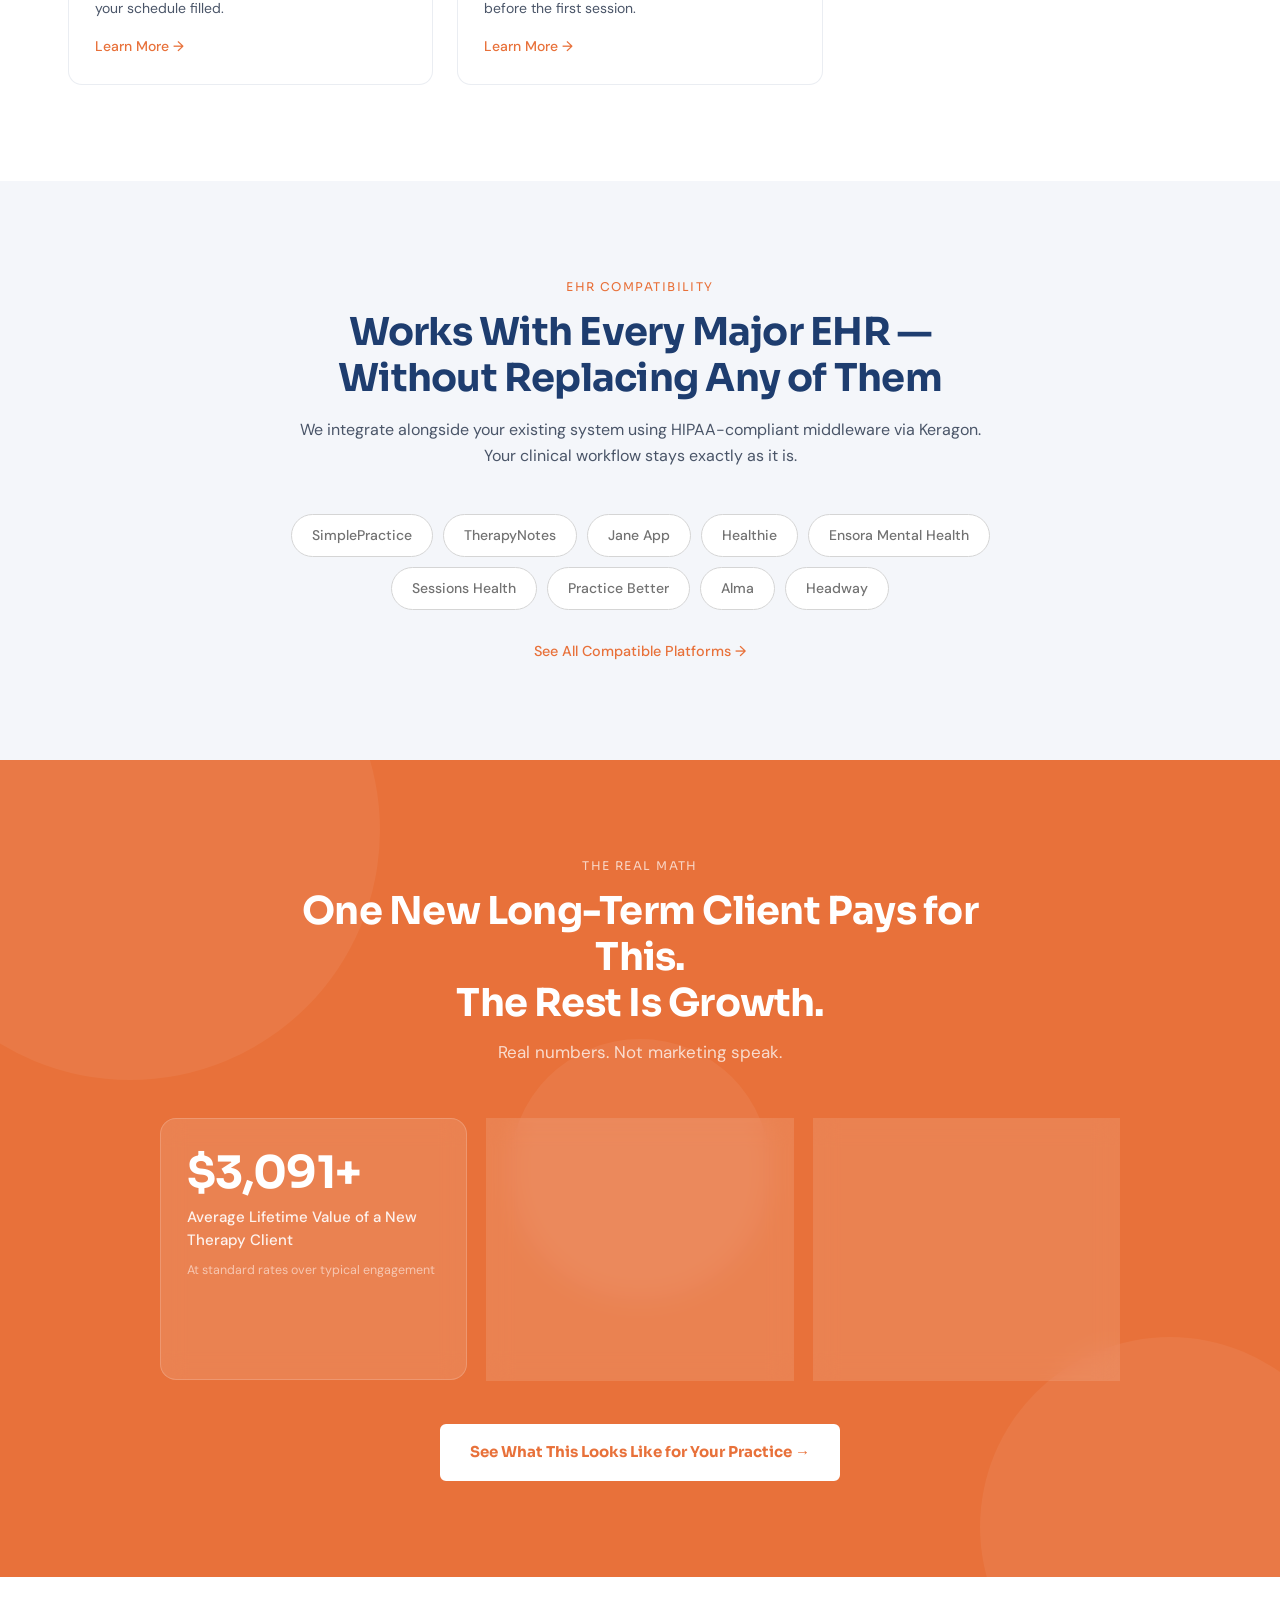
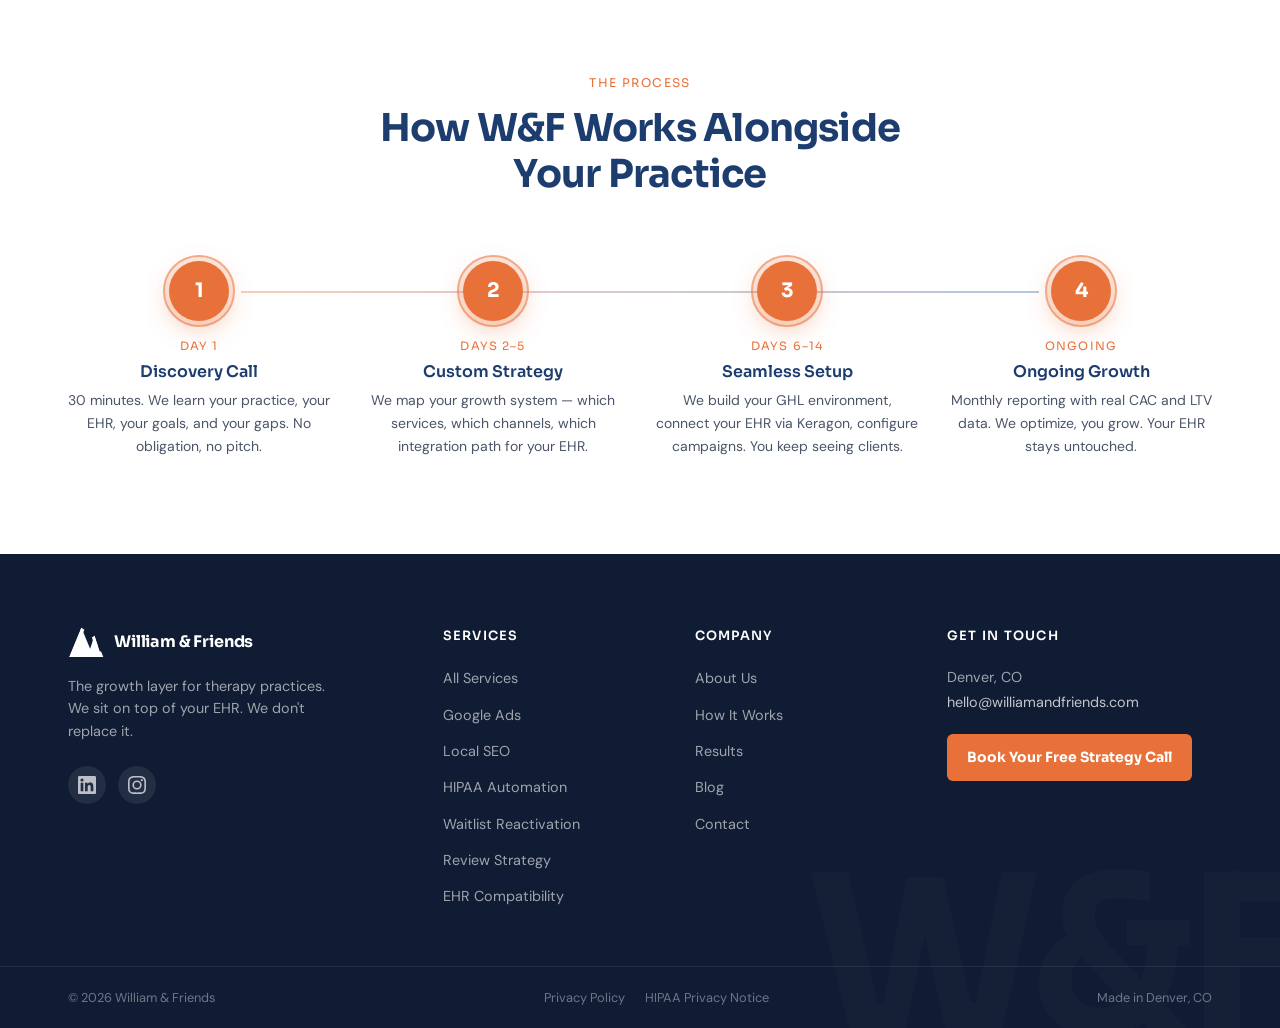
==== commit 8c3e5e9c: "Add real logo, footer, and fix full-width layout - logo.svg: mountain peaks mark in navy (#1E3D6F) w" ====
--- a/index.html
+++ b/index.html
@@ -560,9 +560,7 @@
     <div class="container">
       <div class="wf-nav__inner">
         <a href="/" class="wf-nav__logo" aria-label="William & Friends — Home">
-          <svg width="32" height="32" viewBox="0 0 32 32" fill="none" aria-hidden="true">
-            <polygon points="16,2 30,28 2,28" fill="#1E3D6F"/>
-          </svg>
+          <img src="logo.svg" width="36" height="33" alt="" aria-hidden="true" style="display:block;">
           <span class="wf-nav__logo-text">William &amp; Friends</span>
         </a>
         <div class="wf-nav__right">
@@ -1074,7 +1072,121 @@
     </div>
   </section>
 
-  <!-- ── Footer placeholder (include _footer.html in subsequent chunks) ── -->
+  <!-- ══════════════════════════════════════════════════════════════════════════
+       FOOTER
+  ══════════════════════════════════════════════════════════════════════════ -->
+  <style>
+    .wf-footer { background:#0F1C33; color:rgba(255,255,255,0.75); font-family:'DM Sans',sans-serif; position:relative; overflow:hidden; }
+    .wf-footer__watermark { position:absolute; bottom:-40px; right:-20px; font-family:'Sora',sans-serif; font-weight:700; font-size:220px; line-height:1; color:#fff; opacity:0.015; pointer-events:none; user-select:none; letter-spacing:-0.04em; white-space:nowrap; }
+    .wf-footer__main { padding:72px 0 56px; position:relative; z-index:1; }
+    .wf-footer__grid { display:grid; grid-template-columns:1.6fr 1fr 1fr 1.3fr; gap:48px; }
+    .wf-footer__brand-logo { display:flex; align-items:center; gap:10px; margin-bottom:16px; text-decoration:none; }
+    .wf-footer__brand-logo span { font-family:'Sora',sans-serif; font-weight:700; font-size:1rem; color:#fff; letter-spacing:-0.01em; }
+    .wf-footer__tagline { font-size:0.9rem; line-height:1.55; color:rgba(255,255,255,0.6); margin-bottom:24px; max-width:260px; }
+    .wf-footer__social { display:flex; gap:12px; }
+    .wf-footer__social a { display:flex; align-items:center; justify-content:center; width:38px; height:38px; border-radius:50%; background:rgba(255,255,255,0.08); color:rgba(255,255,255,0.7); transition:background 0.2s,color 0.2s; }
+    .wf-footer__social a:hover { background:var(--orange); color:#fff; }
+    .wf-footer__social svg { width:18px; height:18px; fill:currentColor; }
+    .wf-footer__col-heading { font-family:'Sora',sans-serif; font-weight:600; font-size:0.8rem; letter-spacing:0.1em; text-transform:uppercase; color:#fff; margin-bottom:18px; }
+    .wf-footer__links { display:flex; flex-direction:column; gap:10px; list-style:none; margin:0; padding:0; }
+    .wf-footer__links a { font-size:0.9rem; color:rgba(255,255,255,0.6); transition:color 0.2s; }
+    .wf-footer__links a:hover { color:var(--orange); }
+    .wf-footer__contact-info { font-size:0.9rem; color:rgba(255,255,255,0.6); line-height:1.7; margin-bottom:20px; }
+    .wf-footer__contact-info a { color:rgba(255,255,255,0.75); transition:color 0.2s; }
+    .wf-footer__contact-info a:hover { color:var(--orange); }
+    .wf-footer__book-btn { display:inline-block; font-family:'Sora',sans-serif; font-weight:700; font-size:0.875rem; padding:12px 20px; background:var(--orange); color:#fff; border-radius:var(--radius); transition:background 0.2s,transform 0.2s; white-space:nowrap; }
+    .wf-footer__book-btn:hover { background:#d4622e; transform:translateY(-1px); }
+    .wf-footer__bottom { position:relative; z-index:1; border-top:1px solid rgba(255,255,255,0.08); padding:20px 0; }
+    .wf-footer__bottom-inner { display:flex; align-items:center; justify-content:space-between; flex-wrap:wrap; gap:12px; }
+    .wf-footer__copyright, .wf-footer__made { font-size:0.8rem; color:rgba(255,255,255,0.4); }
+    .wf-footer__legal { display:flex; align-items:center; gap:20px; flex-wrap:wrap; }
+    .wf-footer__legal a { font-size:0.8rem; color:rgba(255,255,255,0.4); transition:color 0.2s; }
+    .wf-footer__legal a:hover { color:rgba(255,255,255,0.75); }
+    @media(max-width:1024px){ .wf-footer__grid { grid-template-columns:1fr 1fr; gap:40px; } }
+    @media(max-width:768px){
+      .wf-footer__main { padding:52px 0 40px; }
+      .wf-footer__grid { grid-template-columns:1fr; gap:36px; }
+      .wf-footer__bottom-inner { flex-direction:column; align-items:flex-start; gap:8px; }
+      .wf-footer__watermark { font-size:140px; right:-10px; bottom:-20px; }
+    }
+  </style>
+
+  <footer class="wf-footer" aria-label="Site footer">
+    <span class="wf-footer__watermark" aria-hidden="true">W&amp;F</span>
+    <div class="wf-footer__main">
+      <div class="container">
+        <div class="wf-footer__grid">
+
+          <!-- Col 1: Brand -->
+          <div>
+            <a href="/" class="wf-footer__brand-logo" aria-label="William &amp; Friends — Home">
+              <img src="logo.svg" width="36" height="33" alt="" aria-hidden="true" style="display:block; filter:brightness(0) invert(1);">
+              <span>William &amp; Friends</span>
+            </a>
+            <p class="wf-footer__tagline">The growth layer for therapy practices. We sit on top of your EHR. We don't replace it.</p>
+            <div class="wf-footer__social">
+              <a href="https://linkedin.com/company/williamandfriends" target="_blank" rel="noopener noreferrer" aria-label="LinkedIn">
+                <svg viewBox="0 0 24 24"><path d="M20.447 20.452h-3.554v-5.569c0-1.328-.027-3.037-1.852-3.037-1.853 0-2.136 1.445-2.136 2.939v5.667H9.351V9h3.414v1.561h.046c.477-.9 1.637-1.85 3.37-1.85 3.601 0 4.267 2.37 4.267 5.455v6.286zM5.337 7.433a2.062 2.062 0 0 1-2.063-2.065 2.064 2.064 0 1 1 2.063 2.065zm1.782 13.019H3.555V9h3.564v11.452zM22.225 0H1.771C.792 0 0 .774 0 1.729v20.542C0 23.227.792 24 1.771 24h20.451C23.2 24 24 23.227 24 22.271V1.729C24 .774 23.2 0 22.222 0h.003z"/></svg>
+              </a>
+              <a href="https://instagram.com/williamandfriends" target="_blank" rel="noopener noreferrer" aria-label="Instagram">
+                <svg viewBox="0 0 24 24"><path d="M12 2.163c3.204 0 3.584.012 4.85.07 3.252.148 4.771 1.691 4.919 4.919.058 1.265.069 1.645.069 4.849 0 3.205-.012 3.584-.069 4.849-.149 3.225-1.664 4.771-4.919 4.919-1.266.058-1.644.07-4.85.07-3.204 0-3.584-.012-4.849-.07-3.26-.149-4.771-1.699-4.919-4.92-.058-1.265-.07-1.644-.07-4.849 0-3.204.013-3.583.07-4.849.149-3.227 1.664-4.771 4.919-4.919 1.266-.057 1.645-.069 4.849-.069zM12 0C8.741 0 8.333.014 7.053.072 2.695.272.273 2.69.073 7.052.014 8.333 0 8.741 0 12c0 3.259.014 3.668.072 4.948.2 4.358 2.618 6.78 6.98 6.98C8.333 23.986 8.741 24 12 24c3.259 0 3.668-.014 4.948-.072 4.354-.2 6.782-2.618 6.979-6.98.059-1.28.073-1.689.073-4.948 0-3.259-.014-3.667-.072-4.947-.196-4.354-2.617-6.78-6.979-6.98C15.668.014 15.259 0 12 0zm0 5.838a6.162 6.162 0 1 0 0 12.324 6.162 6.162 0 0 0 0-12.324zM12 16a4 4 0 1 1 0-8 4 4 0 0 1 0 8zm6.406-11.845a1.44 1.44 0 1 0 0 2.881 1.44 1.44 0 0 0 0-2.881z"/></svg>
+              </a>
+            </div>
+          </div>
+
+          <!-- Col 2: Services -->
+          <div>
+            <p class="wf-footer__col-heading">Services</p>
+            <ul class="wf-footer__links">
+              <li><a href="/services">All Services</a></li>
+              <li><a href="/services/google-ads-therapy-practices">Google Ads</a></li>
+              <li><a href="/services/local-seo-mental-health-practices">Local SEO</a></li>
+              <li><a href="/services/hipaa-marketing-automation">HIPAA Automation</a></li>
+              <li><a href="/services/waitlist-reactivation-therapy">Waitlist Reactivation</a></li>
+              <li><a href="/services/therapy-practice-reviews">Review Strategy</a></li>
+              <li><a href="/ehr-integration">EHR Compatibility</a></li>
+            </ul>
+          </div>
+
+          <!-- Col 3: Company -->
+          <div>
+            <p class="wf-footer__col-heading">Company</p>
+            <ul class="wf-footer__links">
+              <li><a href="/about">About Us</a></li>
+              <li><a href="/how-it-works">How It Works</a></li>
+              <li><a href="/results">Results</a></li>
+              <li><a href="/blog">Blog</a></li>
+              <li><a href="/contact">Contact</a></li>
+            </ul>
+          </div>
+
+          <!-- Col 4: Contact -->
+          <div>
+            <p class="wf-footer__col-heading">Get in Touch</p>
+            <div class="wf-footer__contact-info">
+              Denver, CO<br>
+              <a href="mailto:hello@williamandfriends.com">hello@williamandfriends.com</a>
+            </div>
+            <a href="/contact" class="wf-footer__book-btn">Book Your Free Strategy Call</a>
+          </div>
+
+        </div>
+      </div>
+    </div>
+
+    <div class="wf-footer__bottom">
+      <div class="container">
+        <div class="wf-footer__bottom-inner">
+          <span class="wf-footer__copyright">&copy; 2026 William &amp; Friends</span>
+          <nav class="wf-footer__legal" aria-label="Legal links">
+            <a href="/privacy-policy">Privacy Policy</a>
+            <a href="/hipaa-privacy">HIPAA Privacy Notice</a>
+          </nav>
+          <span class="wf-footer__made">Made in Denver, CO</span>
+        </div>
+      </div>
+    </div>
+  </footer>
 
   <style>
     /* ─── Services Section ────────────────────────────────────────────────── */
--- a/_styles.css
+++ b/_styles.css
@@ -30,6 +30,8 @@
 
 html {
   scroll-behavior: smooth;
+  width: 100%;
+  overflow-x: hidden;
 }
 
 body {
@@ -37,6 +39,7 @@
   font-weight: 400;
   color: var(--dark);
   background: var(--white);
+  width: 100%;
   overflow-x: hidden;
   line-height: 1.65;
   -webkit-font-smoothing: antialiased;
--- a/_styles.css
+++ b/_styles.css
@@ -30,6 +30,8 @@
 
 html {
   scroll-behavior: smooth;
+  width: 100%;
+  overflow-x: hidden;
 }
 
 body {
@@ -37,6 +39,7 @@
   font-weight: 400;
   color: var(--dark);
   background: var(--white);
+  width: 100%;
   overflow-x: hidden;
   line-height: 1.65;
   -webkit-font-smoothing: antialiased;
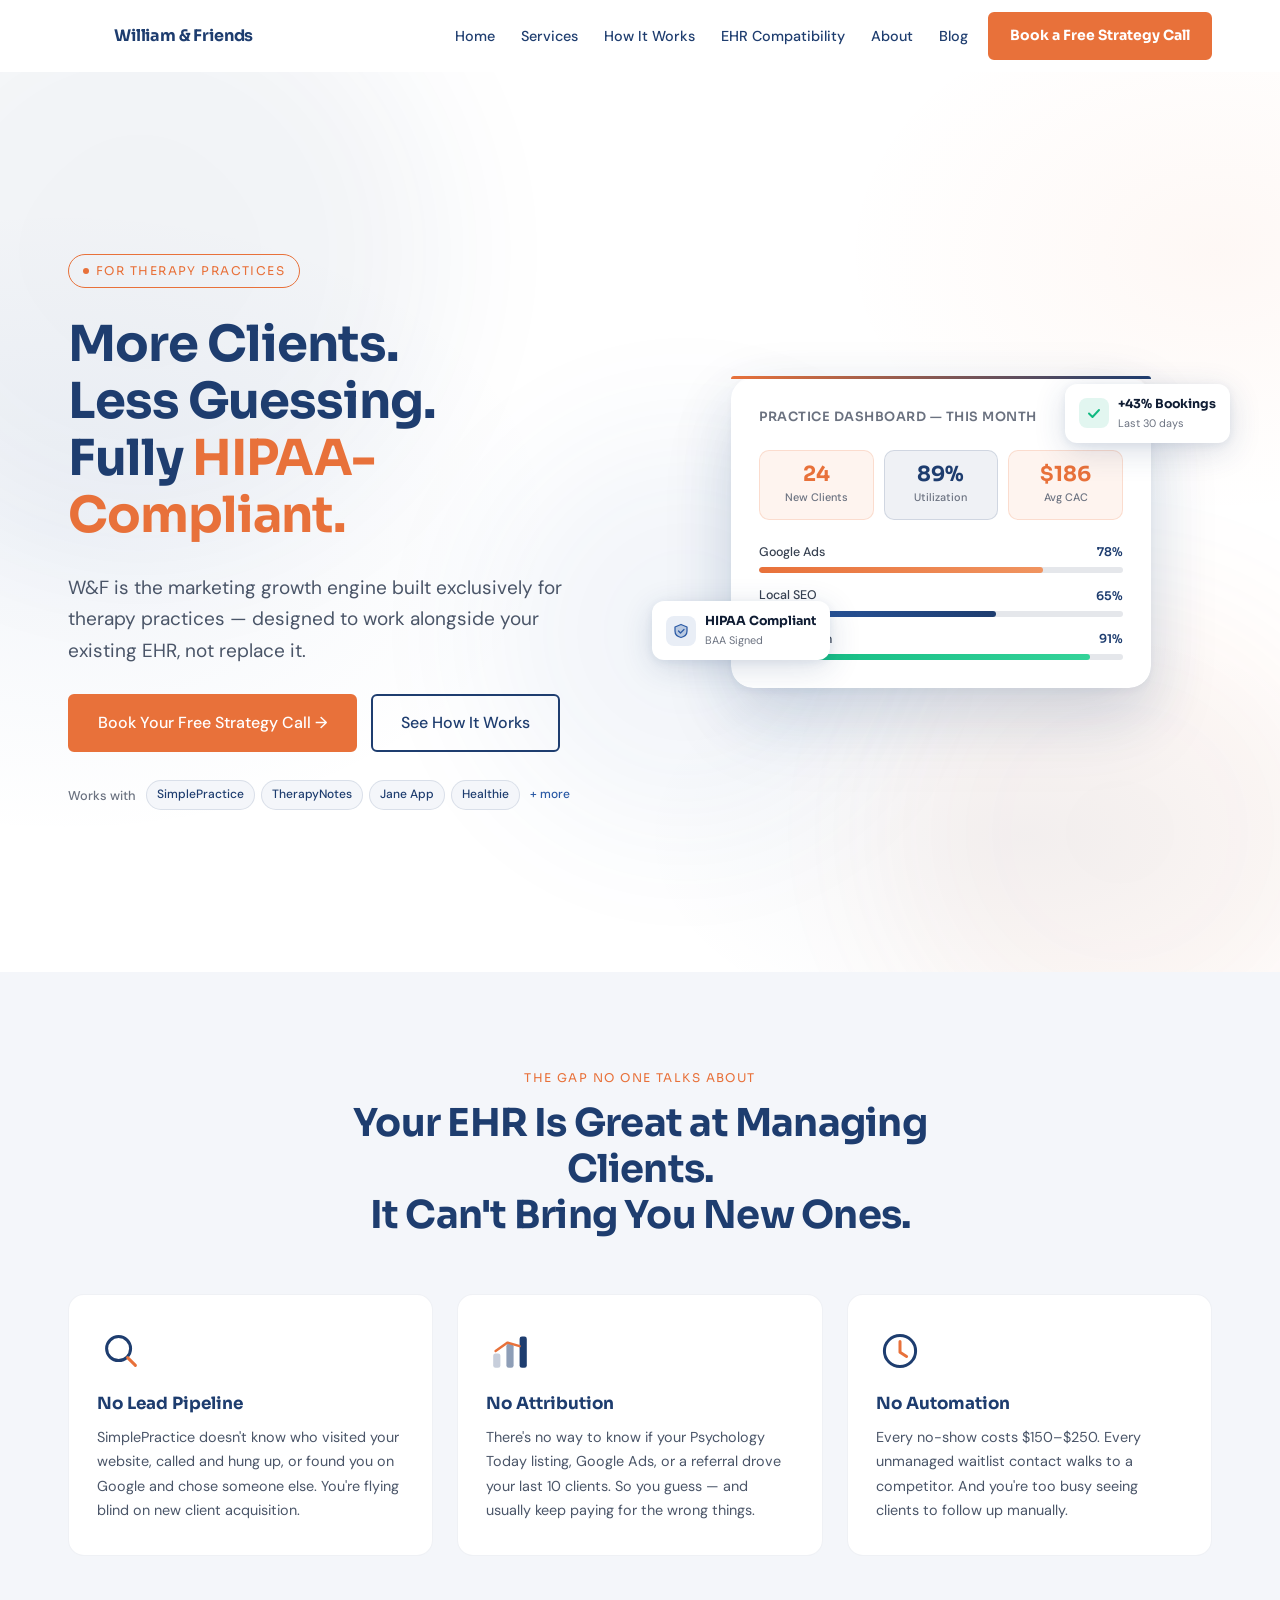
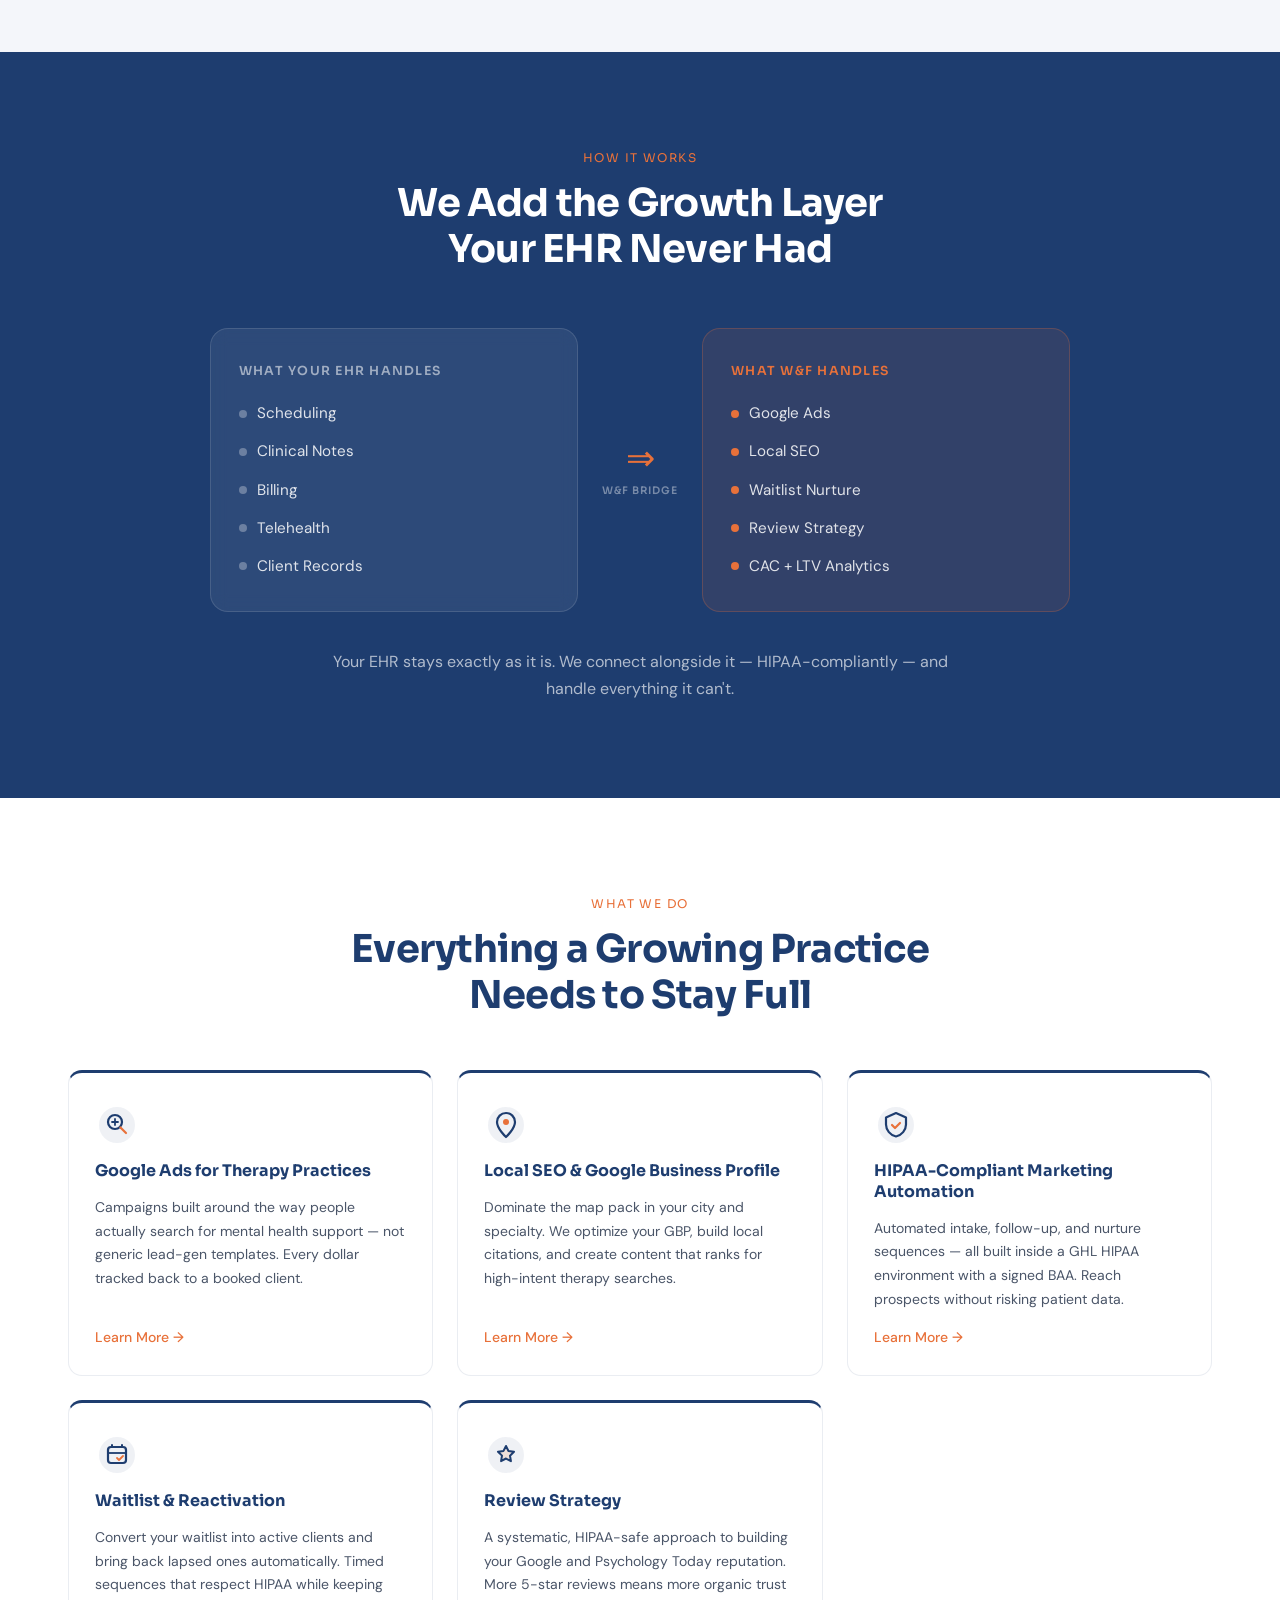
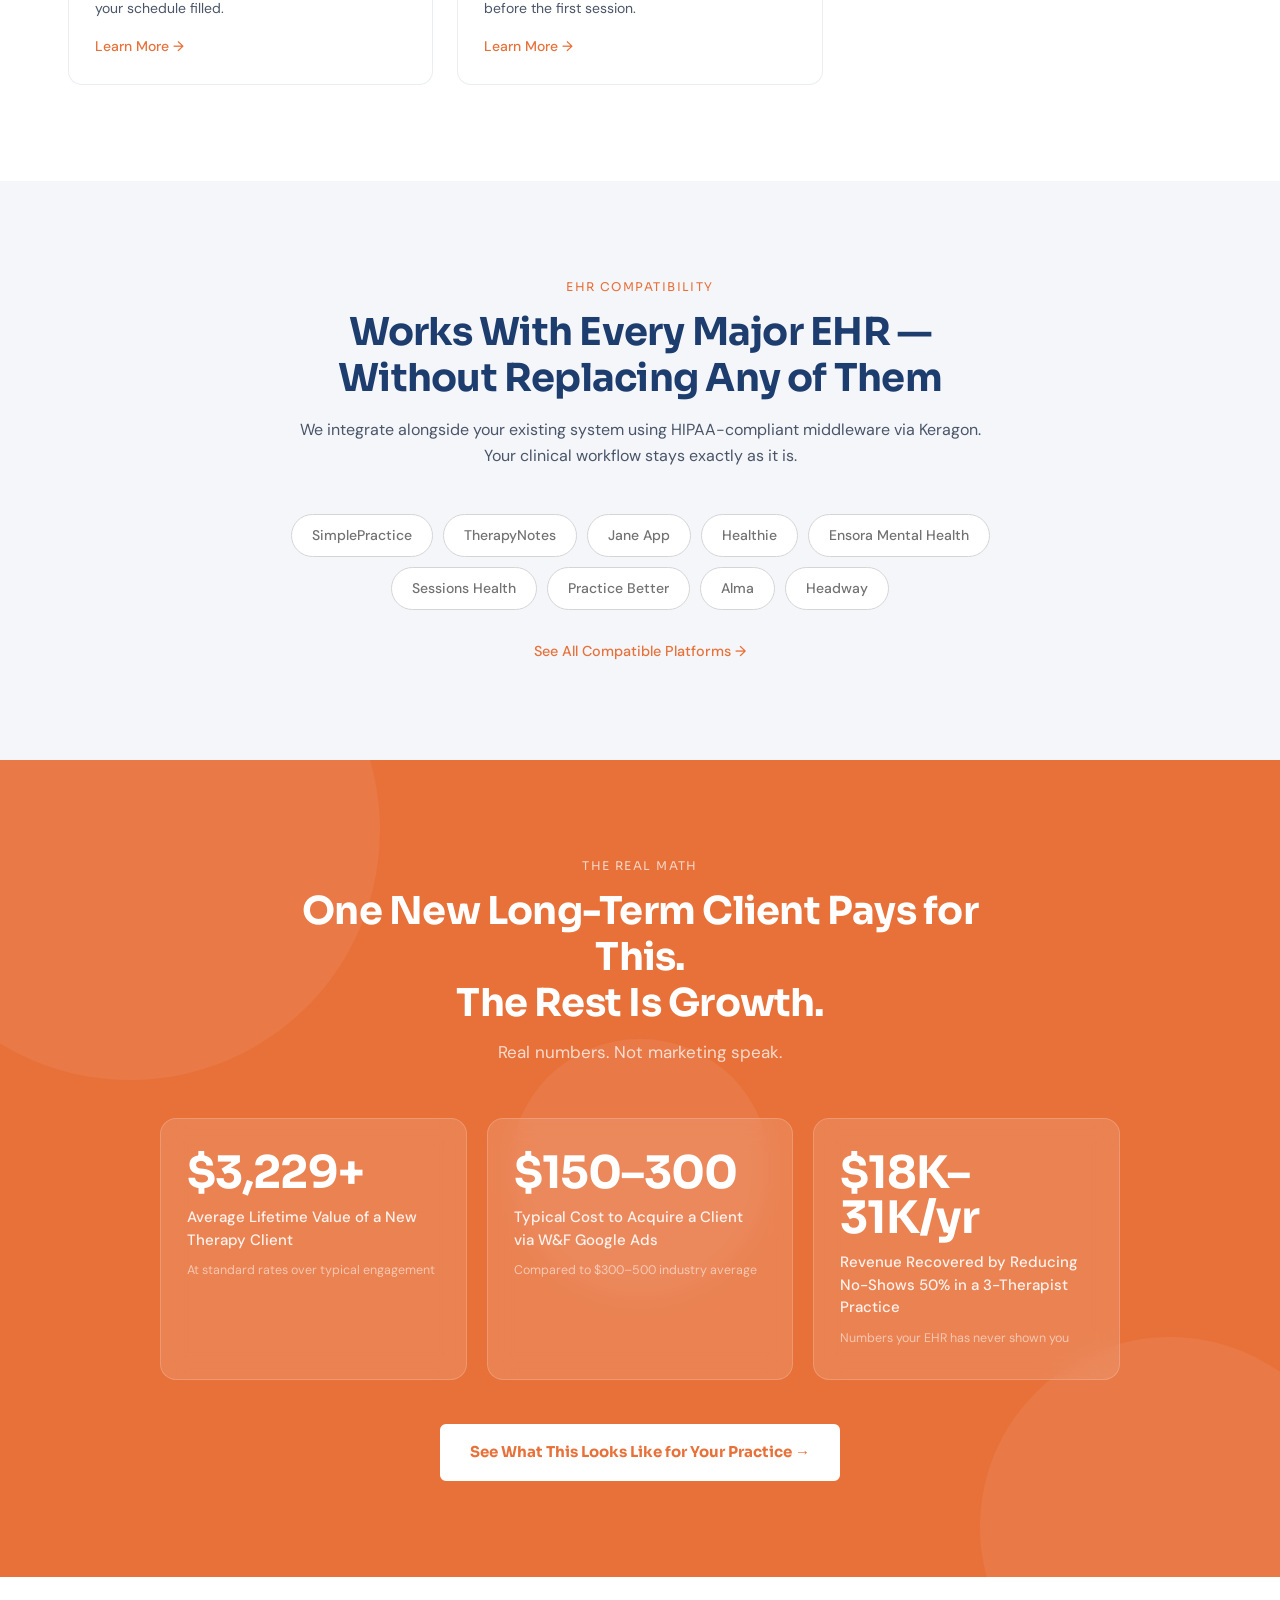
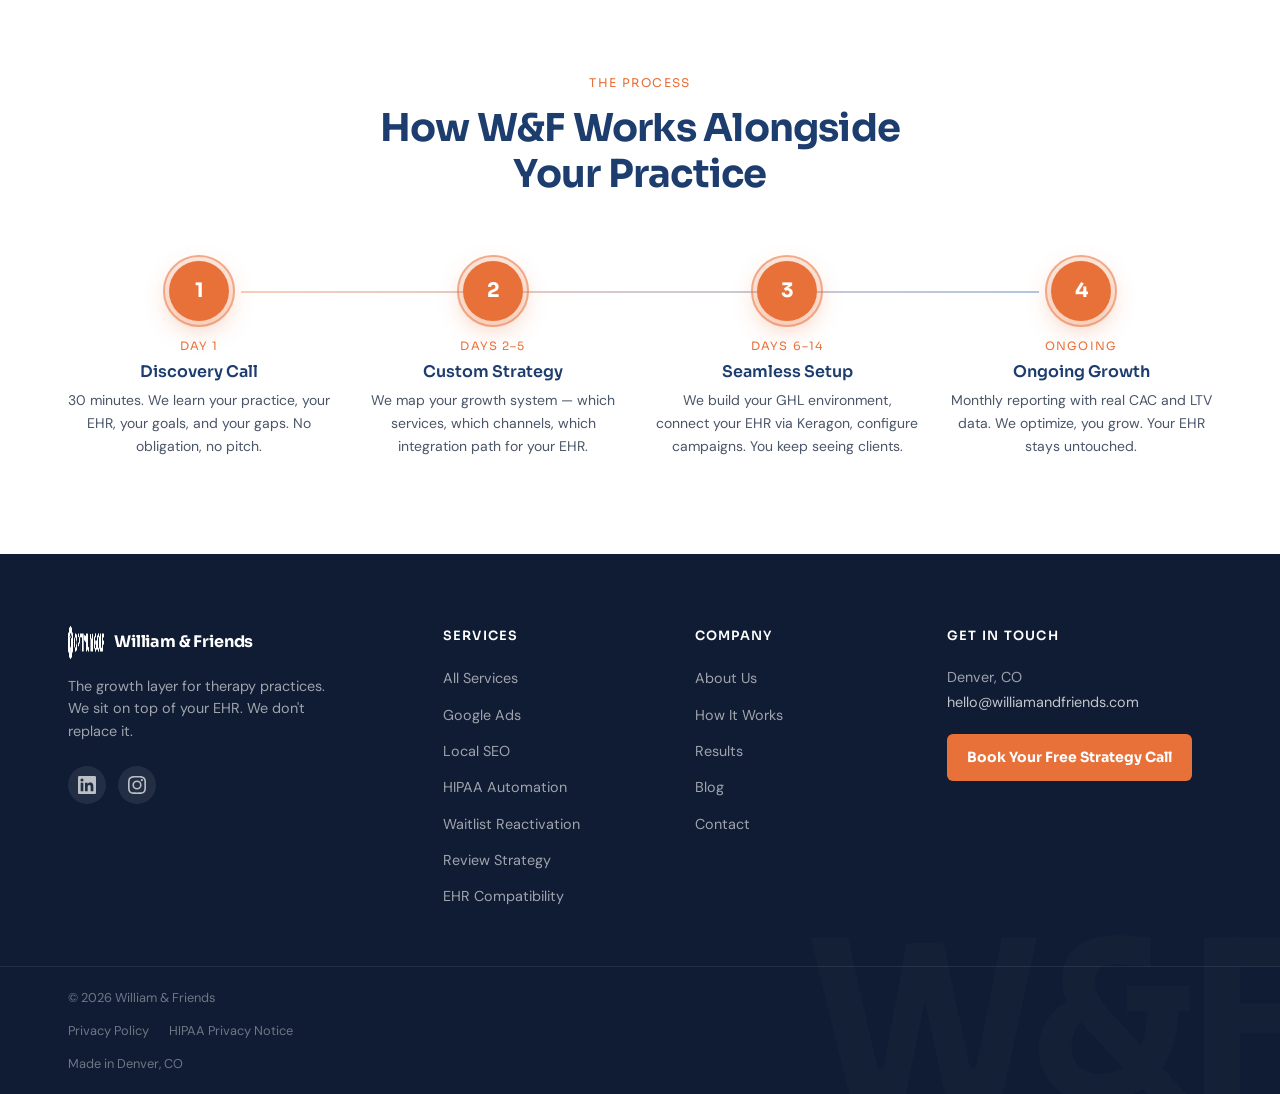
==== commit 19c37b41: "Switch logo to logo.png, fix full-width layout - All logo.svg references → logo.png so the actual up" ====
--- a/index.html
+++ b/index.html
@@ -560,7 +560,7 @@
     <div class="container">
       <div class="wf-nav__inner">
         <a href="/" class="wf-nav__logo" aria-label="William & Friends — Home">
-          <img src="logo.svg" width="36" height="33" alt="" aria-hidden="true" style="display:block;">
+          <img src="logo.png" width="36" height="33" alt="" aria-hidden="true" style="display:block;">
           <span class="wf-nav__logo-text">William &amp; Friends</span>
         </a>
         <div class="wf-nav__right">
@@ -1120,7 +1120,7 @@
           <!-- Col 1: Brand -->
           <div>
             <a href="/" class="wf-footer__brand-logo" aria-label="William &amp; Friends — Home">
-              <img src="logo.svg" width="36" height="33" alt="" aria-hidden="true" style="display:block; filter:brightness(0) invert(1);">
+              <img src="logo.png" width="36" height="33" alt="" aria-hidden="true" style="display:block; filter:brightness(0) invert(1);">
               <span>William &amp; Friends</span>
             </a>
             <p class="wf-footer__tagline">The growth layer for therapy practices. We sit on top of your EHR. We don't replace it.</p>
--- a/_styles.css
+++ b/_styles.css
@@ -61,11 +61,19 @@
   list-style: none;
 }
 
+/* ─── Sections full-width guarantee ─────────────────────────────────────────── */
+section, header, footer, nav {
+  width: 100%;
+  box-sizing: border-box;
+}
+
 /* ─── Container ──────────────────────────────────────────────────────────────── */
 .container {
+  width: 100%;
   max-width: 1200px;
   margin: 0 auto;
   padding: 0 28px;
+  box-sizing: border-box;
 }
 
 /* ─── Typography Utility ─────────────────────────────────────────────────────── */
--- a/_styles.css
+++ b/_styles.css
@@ -61,11 +61,19 @@
   list-style: none;
 }
 
+/* ─── Sections full-width guarantee ─────────────────────────────────────────── */
+section, header, footer, nav {
+  width: 100%;
+  box-sizing: border-box;
+}
+
 /* ─── Container ──────────────────────────────────────────────────────────────── */
 .container {
+  width: 100%;
   max-width: 1200px;
   margin: 0 auto;
   padding: 0 28px;
+  box-sizing: border-box;
 }
 
 /* ─── Typography Utility ─────────────────────────────────────────────────────── */
